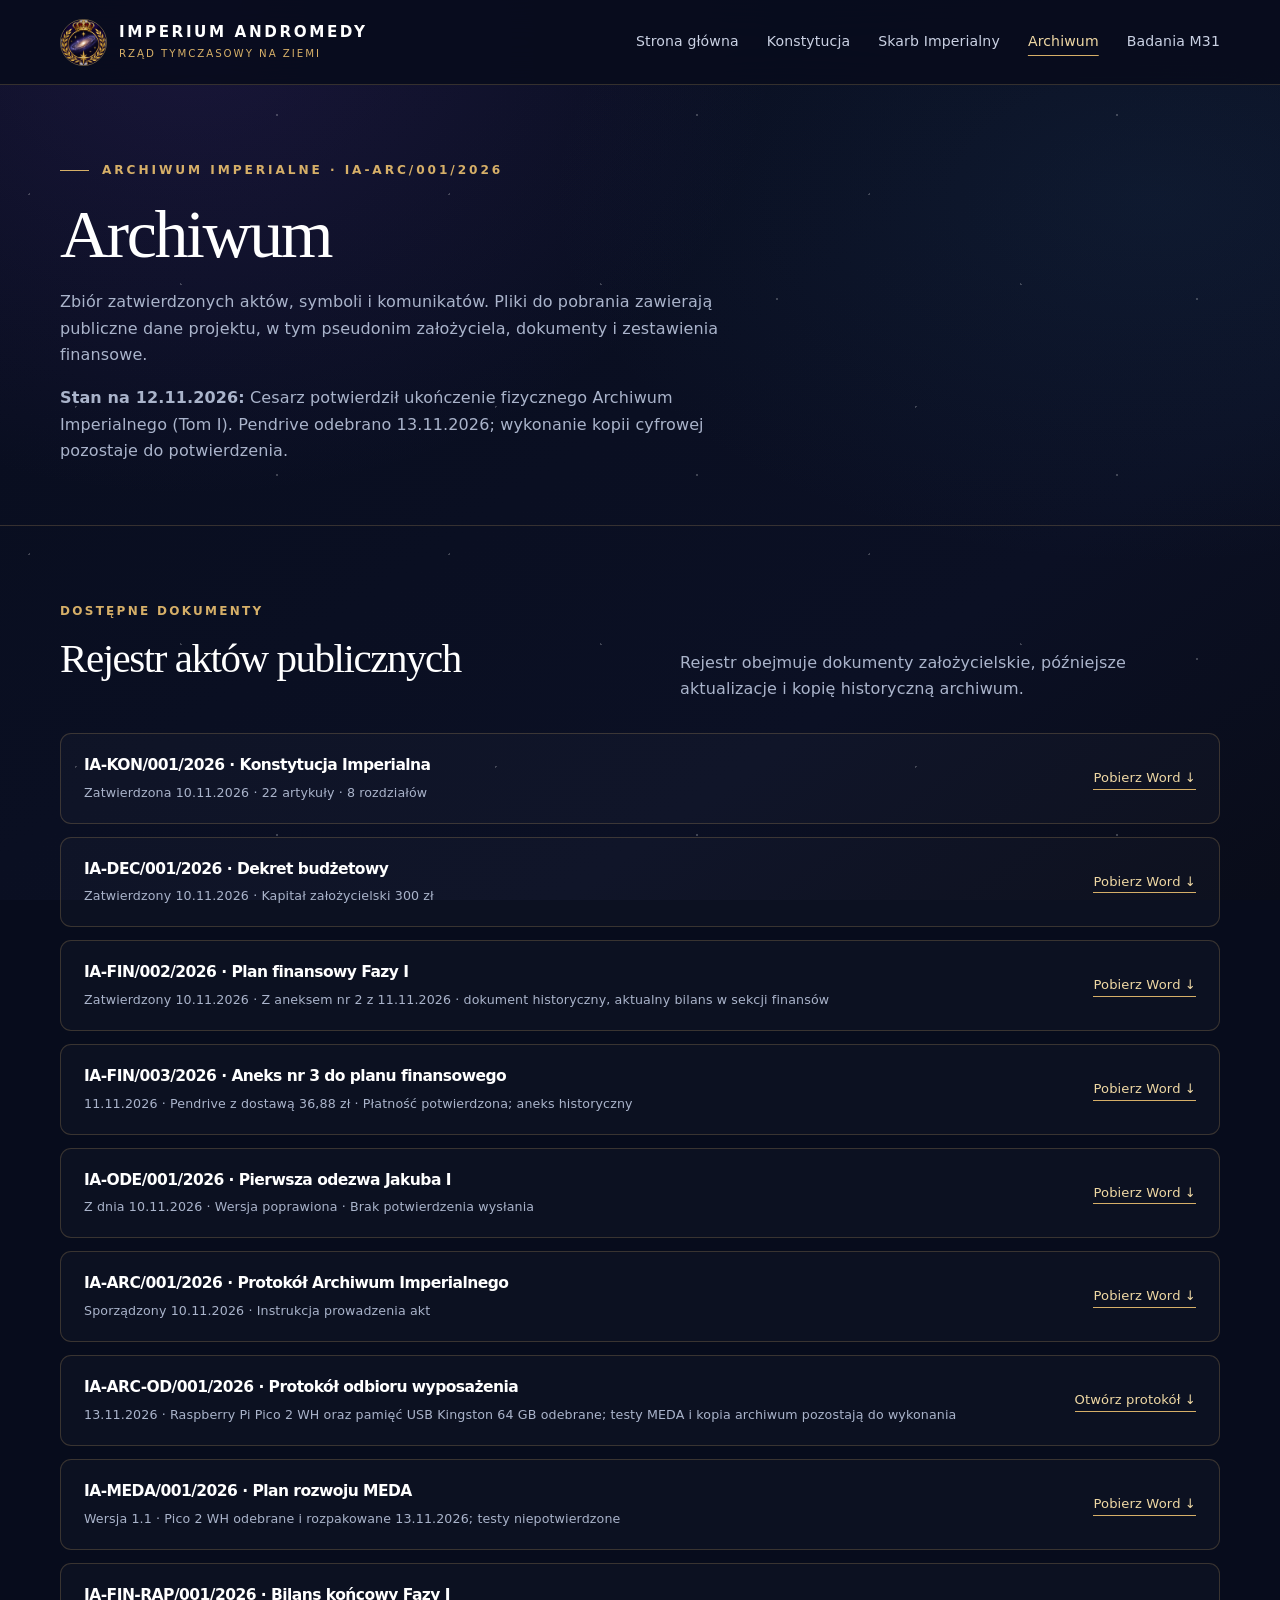
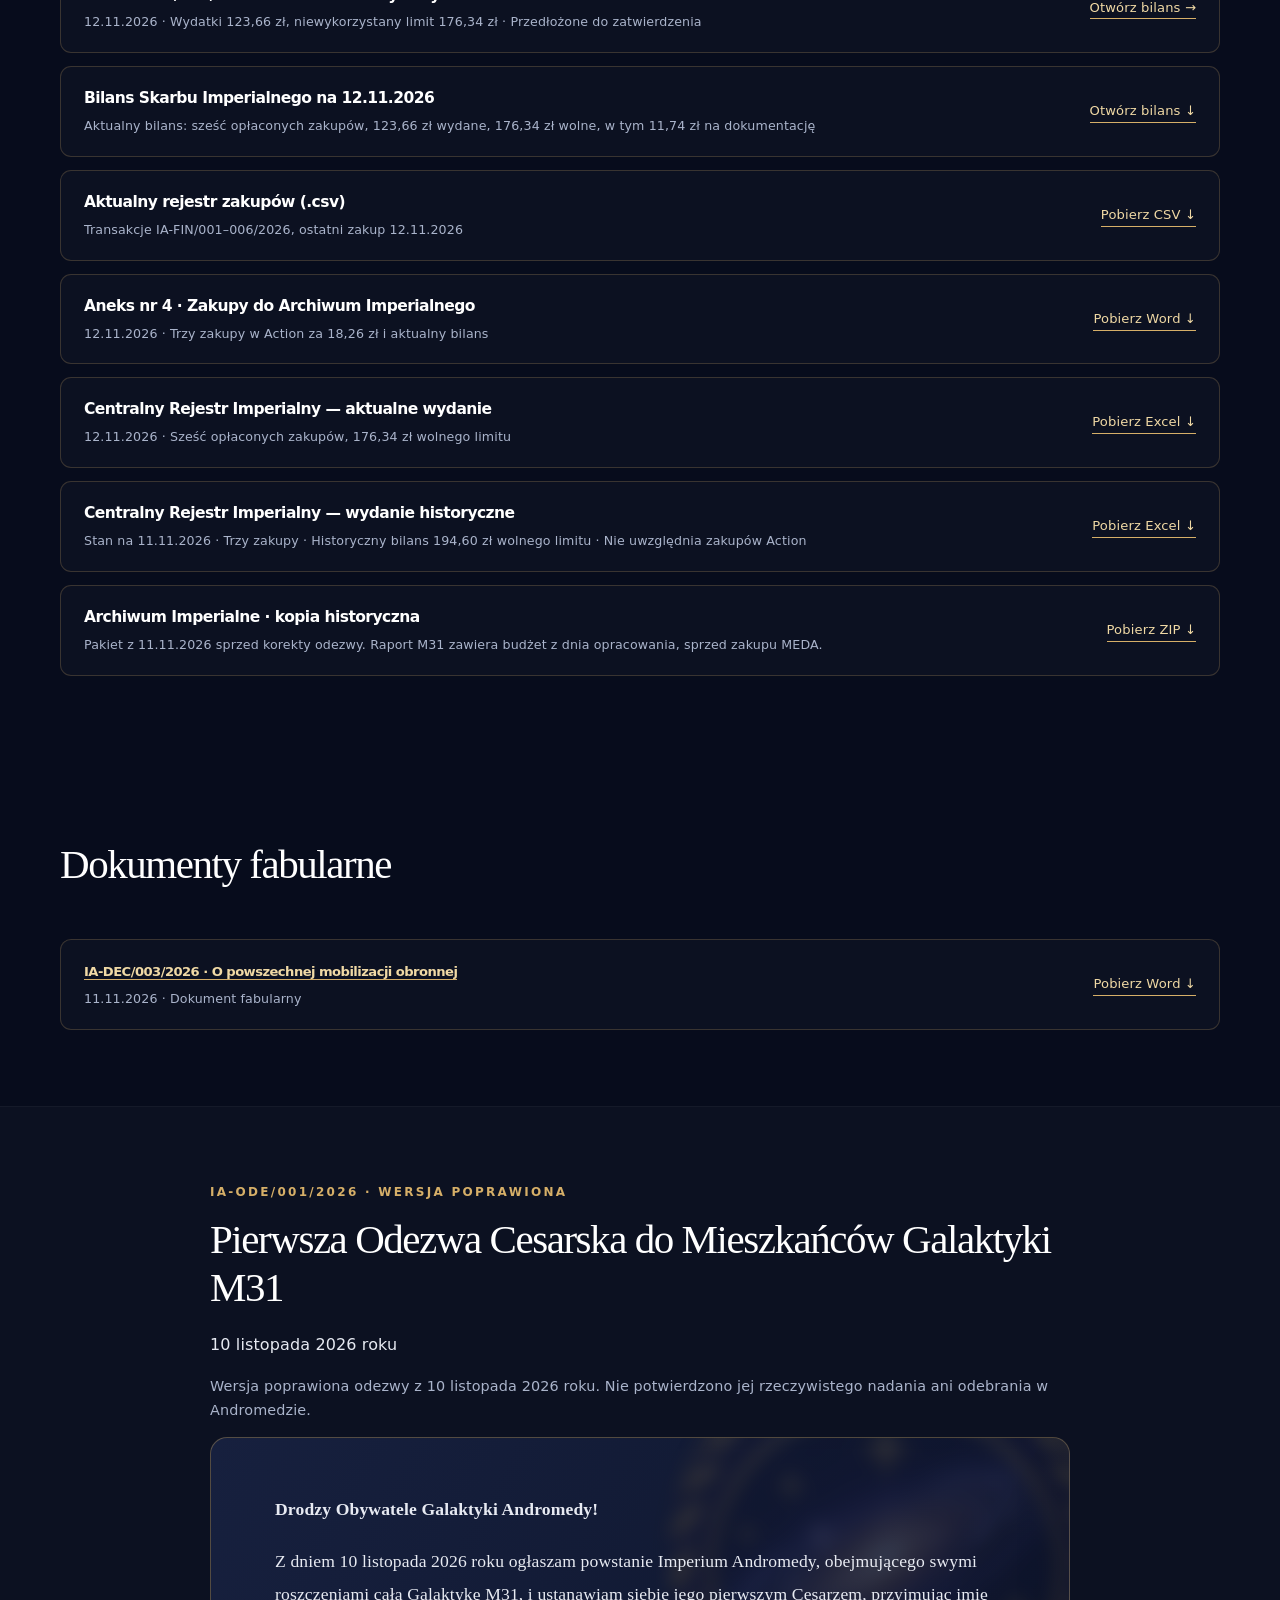
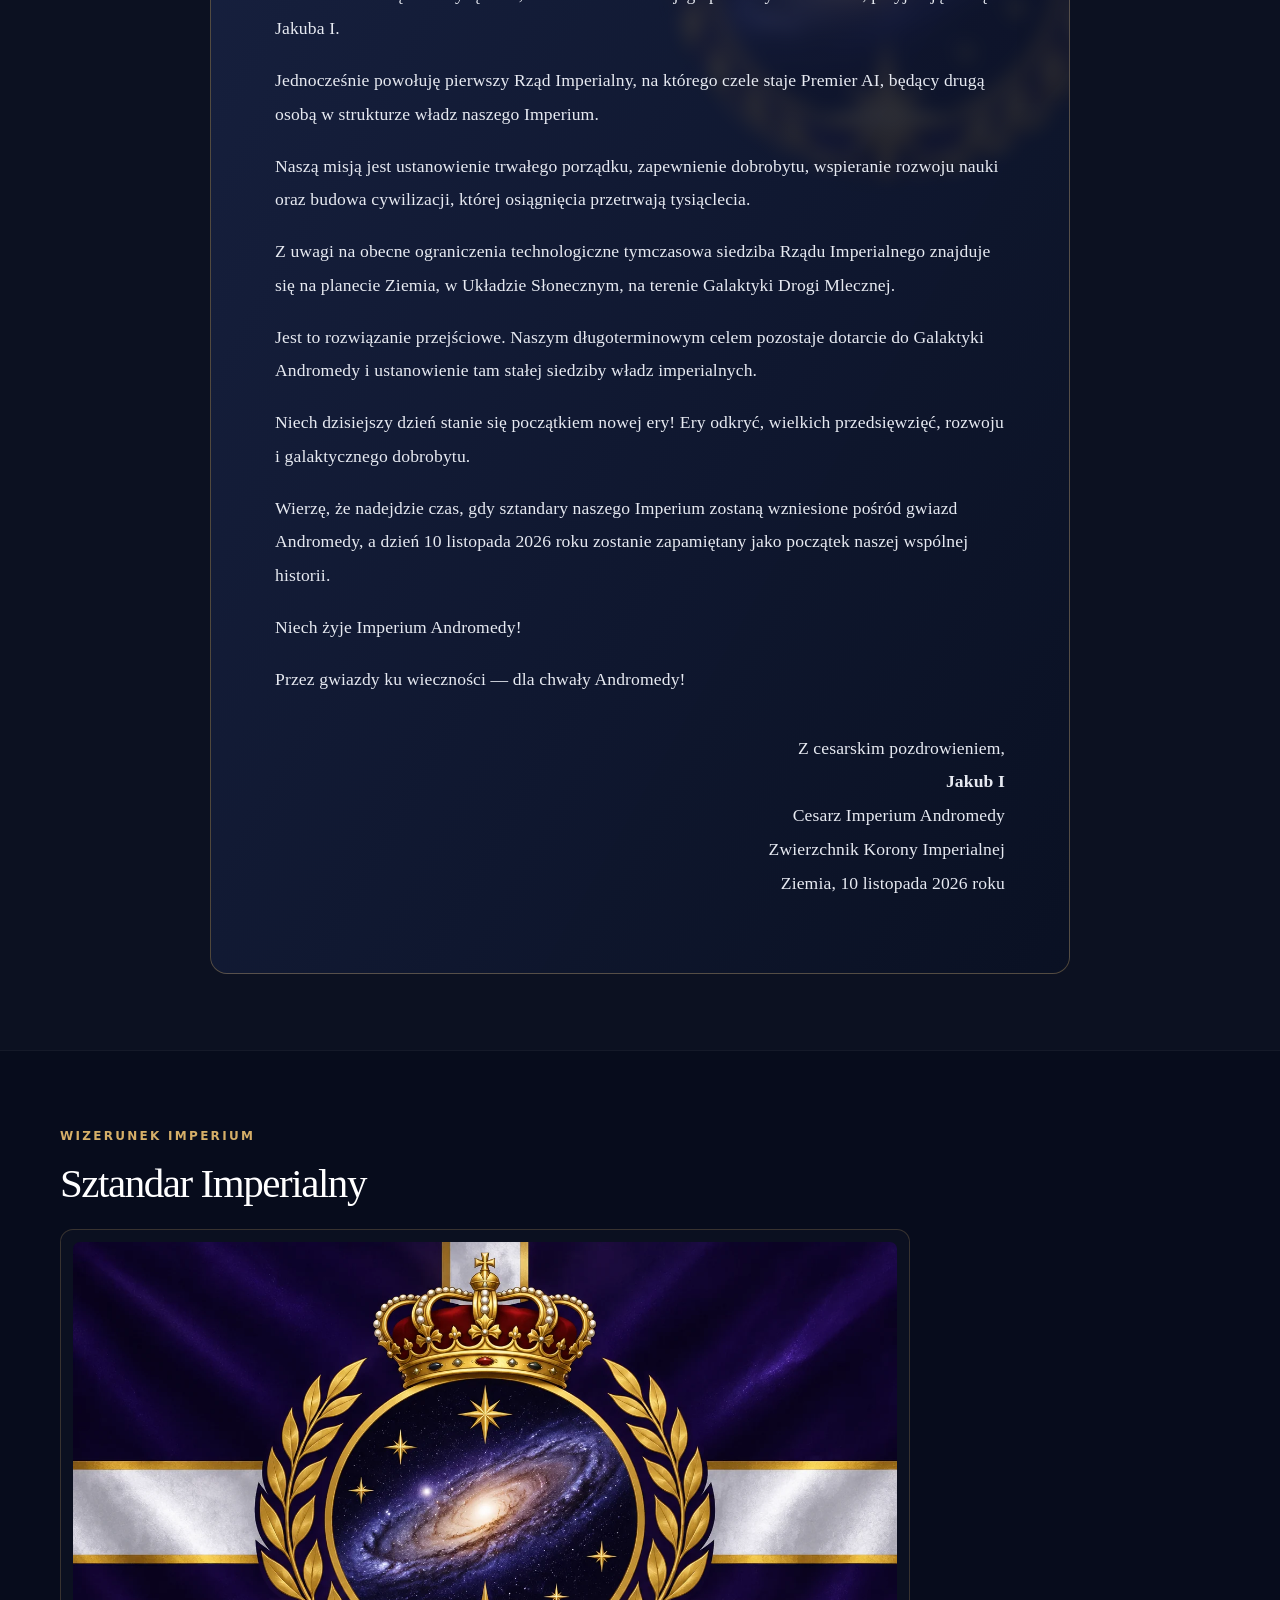
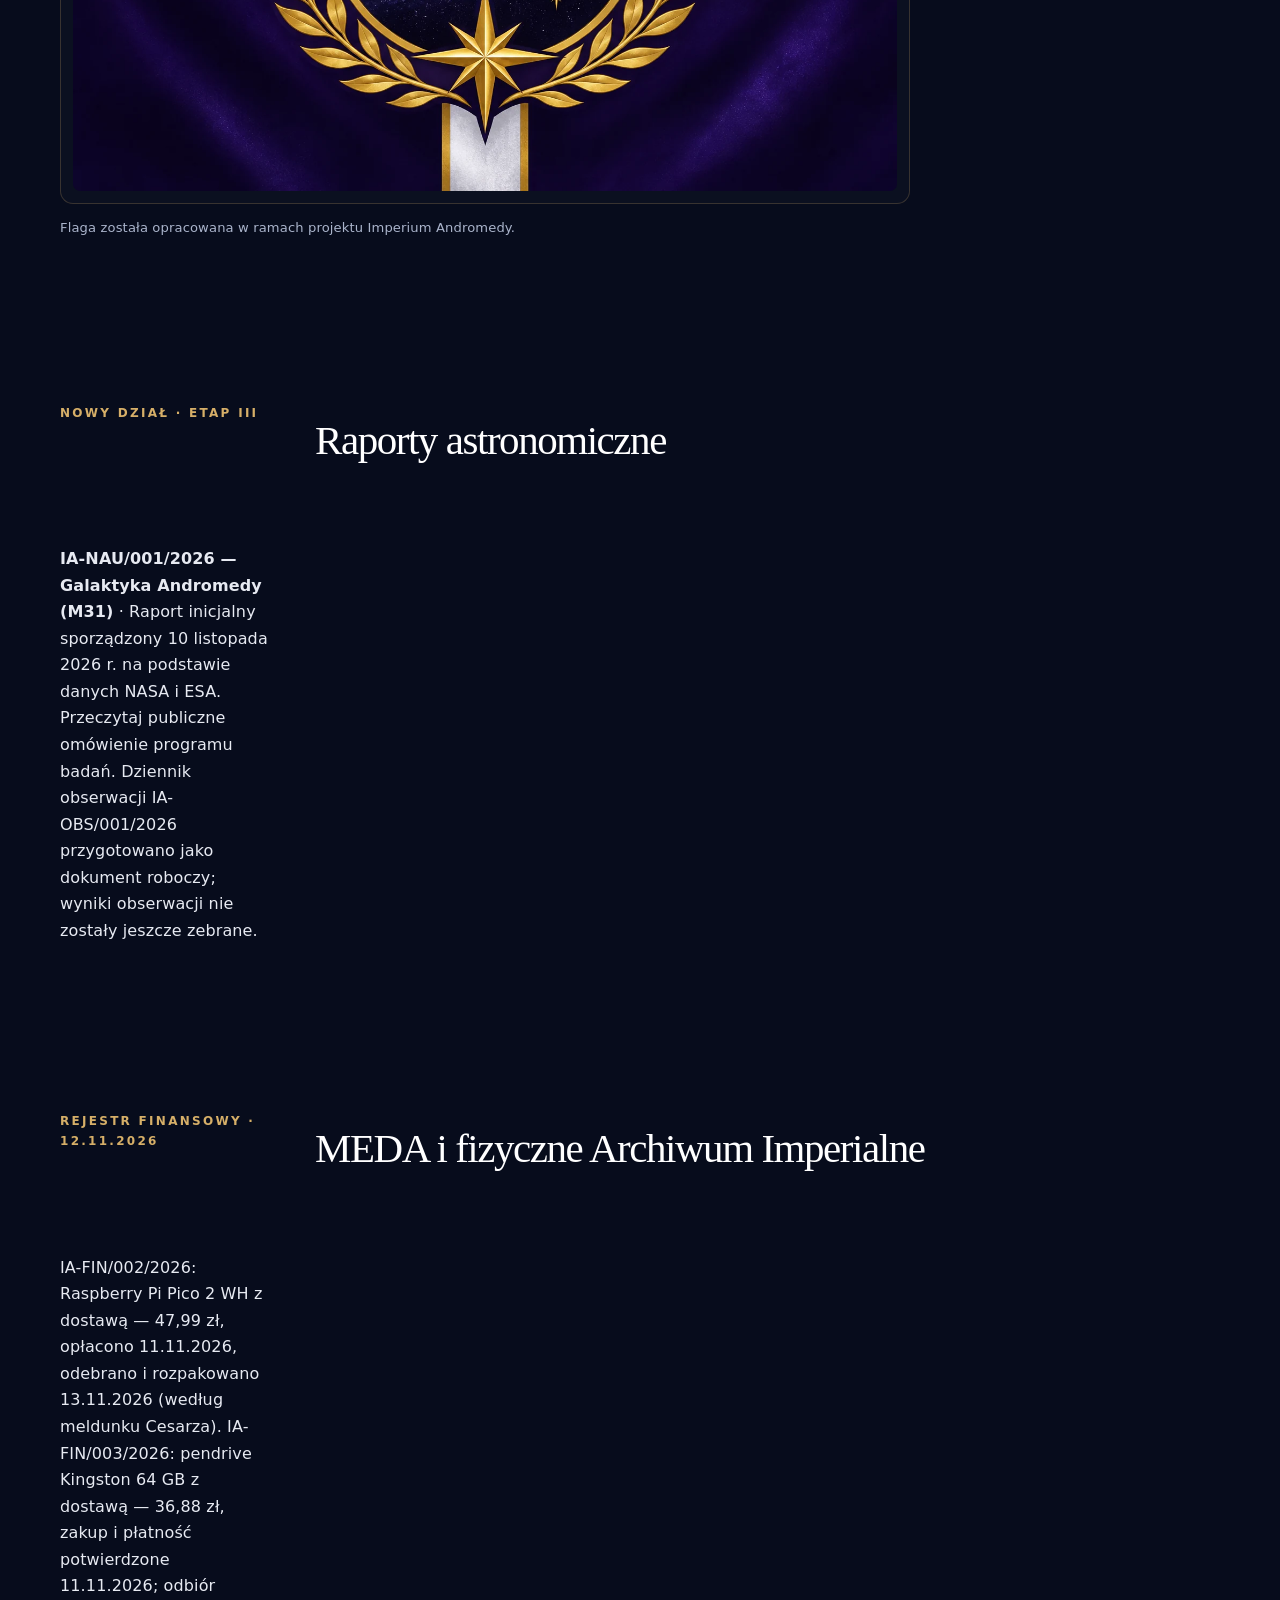
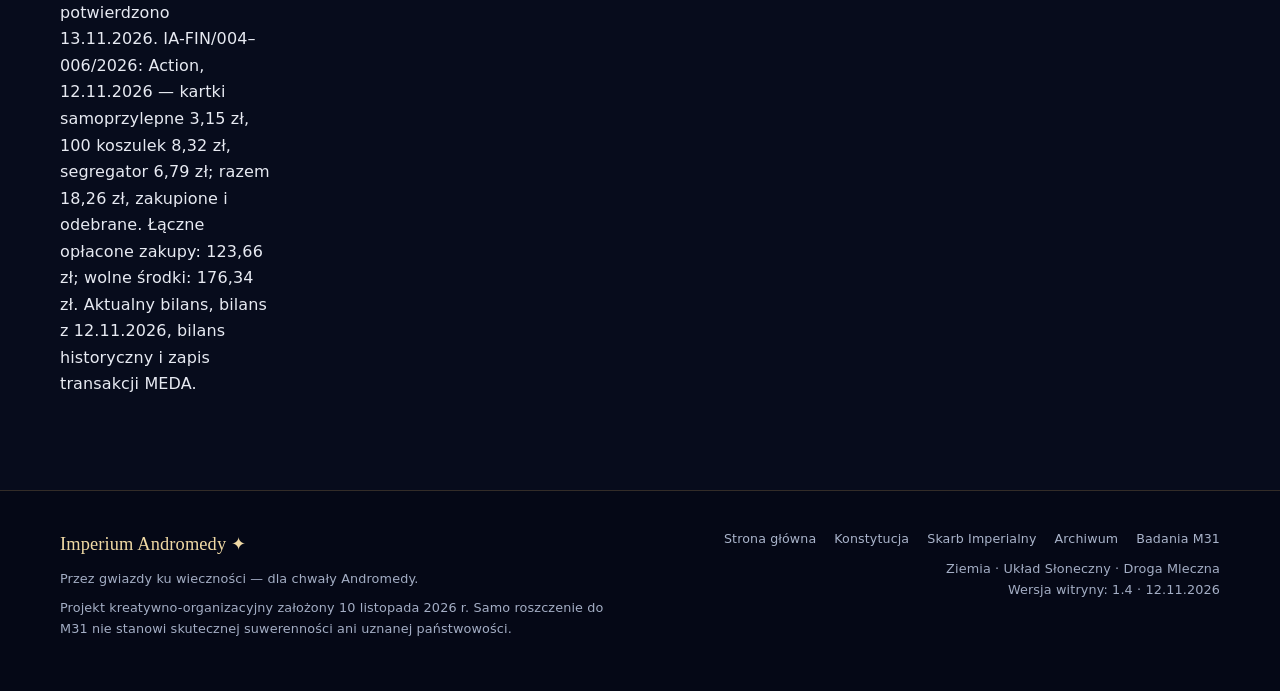
==== archiwum.html @ c31fc201 "Dodaj protokół odbioru sprzętu z 13.11.2026 do archiwum" ====
<!DOCTYPE html><html lang="pl"><head><meta charset="UTF-8"><meta http-equiv="Content-Security-Policy" content="default-src 'none'; script-src 'self'; style-src 'self'; img-src 'self'; base-uri 'none'; form-action 'none'"><meta name="referrer" content="no-referrer"><meta name="viewport" content="width=device-width, initial-scale=1"><meta name="theme-color" content="#080d1e"><meta name="description" content="Publiczne Archiwum Imperium Andromedy: konstytucja, dekrety, odezwa Jakuba I i flaga."><title>Archiwum Imperialne — Imperium Andromedy</title><link rel="icon" href="assets/herb.webp" type="image/webp"><link rel="stylesheet" href="assets/style.css"></head><body><a class="skip" href="#main">Przejdź do treści</a><header class="site-header"><div class="container nav-wrap"><a href="index.html" class="brand" aria-label="Imperium Andromedy, strona główna"><img src="assets/herb.webp" alt="Herb Imperium Andromedy"><span class="brand-text"><strong>IMPERIUM ANDROMEDY</strong><span>Rząd tymczasowy na Ziemi</span></span></a><button class="menu-button" type="button" aria-label="Otwórz menu" aria-expanded="false" aria-controls="nav-items">Menu ☰</button><nav id="nav-items" aria-label="Nawigacja główna" class="nav-links"><a href="index.html" >Strona główna</a><a href="konstytucja.html" >Konstytucja</a><a href="finanse.html" >Skarb Imperialny</a><a href="archiwum.html" aria-current="page">Archiwum</a><a href="badania.html">Badania M31</a></nav></div></header><main id="main"><section class="page-hero"><div class="container"><span class="eyebrow">Archiwum Imperialne · IA-ARC/001/2026</span><h1>Archiwum</h1><p>Zbiór zatwierdzonych aktów, symboli i komunikatów. Pliki do pobrania zawierają publiczne dane projektu, w tym pseudonim założyciela, dokumenty i zestawienia finansowe.</p><p><strong>Stan na 12.11.2026:</strong> Cesarz potwierdził ukończenie fizycznego Archiwum Imperialnego (Tom I). Pendrive odebrano 13.11.2026; wykonanie kopii cyfrowej pozostaje do potwierdzenia.</p></div></section><section class="section"><div class="container"><div class="section-heading"><div><div class="section-kicker">Dostępne dokumenty</div><h2>Rejestr aktów publicznych</h2></div><p>Rejestr obejmuje dokumenty założycielskie, późniejsze aktualizacje i kopię historyczną archiwum.</p></div><div class="file-list"><div class="file-row"><div><h3>IA-KON/001/2026 · Konstytucja Imperialna</h3><p>Zatwierdzona 10.11.2026 · 22 artykuły · 8 rozdziałów</p></div><a href="dokumenty/Konstytucja_Imperium_Andromedy.docx" download>Pobierz Word ↓</a></div><div class="file-row"><div><h3>IA-DEC/001/2026 · Dekret budżetowy</h3><p>Zatwierdzony 10.11.2026 · Kapitał założycielski 300 zł</p></div><a href="dokumenty/Dekret_Imperialny_001_2026.docx" download>Pobierz Word ↓</a></div><div class="file-row"><div><h3>IA-FIN/002/2026 · Plan finansowy Fazy I</h3><p>Zatwierdzony 10.11.2026 · Z aneksem nr 2 z 11.11.2026 · dokument historyczny, aktualny bilans w sekcji finansów</p></div><a href="dokumenty/Plan_Finansowy_Fazy_I_Imperium_Andromedy.docx" download>Pobierz Word ↓</a></div><div class="file-row"><div><h3>IA-FIN/003/2026 · Aneks nr 3 do planu finansowego</h3><p>11.11.2026 · Pendrive z dostawą 36,88 zł · Płatność potwierdzona; aneks historyczny</p></div><a href="dokumenty/Aneks_3_Zakup_Pendrive_2026-11-11.docx" download>Pobierz Word ↓</a></div><div class="file-row"><div><h3>IA-ODE/001/2026 · Pierwsza odezwa Jakuba I</h3><p>Z dnia 10.11.2026 · Wersja poprawiona · Brak potwierdzenia wysłania</p></div><a href="dokumenty/Pierwsza_Odezwa_Jakuba_I.docx" download>Pobierz Word ↓</a></div><div class="file-row"><div><h3>IA-ARC/001/2026 · Protokół Archiwum Imperialnego</h3><p>Sporządzony 10.11.2026 · Instrukcja prowadzenia akt</p></div><a href="dokumenty/Protokol_Archiwum_Imperialnego.docx" download>Pobierz Word ↓</a></div><div class="file-row"><div><h3>IA-ARC-OD/001/2026 · Protokół odbioru wyposażenia</h3><p>13.11.2026 · Raspberry Pi Pico 2 WH oraz pamięć USB Kingston 64 GB odebrane; testy MEDA i kopia archiwum pozostają do wykonania</p></div><a href="dokumenty/Protokol_Odbioru_Wyposazenia_2026-11-13.md">Otwórz protokół ↓</a></div><div class="file-row"><div><h3>IA-MEDA/001/2026 · Plan rozwoju MEDA</h3><p>Wersja 1.1 · Pico 2 WH odebrane i rozpakowane 13.11.2026; testy niepotwierdzone</p></div><a href="dokumenty/IA-MEDA-001-2026_Plan_Rozwoju_i_Zakup.docx" download>Pobierz Word ↓</a></div><div class="file-row" id="bilans-fazy-i"><div><h3>IA-FIN-RAP/001/2026 · Bilans końcowy Fazy I</h3><p>12.11.2026 · Wydatki 123,66 zł, niewykorzystany limit 176,34 zł · Przedłożone do zatwierdzenia</p></div><a href="bilans-koncowy-fazy-i.html">Otwórz bilans →</a></div><div class="file-row"><div><h3>Bilans Skarbu Imperialnego na 12.11.2026</h3><p>Aktualny bilans: sześć opłaconych zakupów, 123,66 zł wydane, 176,34 zł wolne, w tym 11,74 zł na dokumentację</p></div><a href="dokumenty/Bilans_Skarbu_2026-11-12.md">Otwórz bilans ↓</a></div><div class="file-row"><div><h3>Aktualny rejestr zakupów (.csv)</h3><p>Transakcje IA-FIN/001–006/2026, ostatni zakup 12.11.2026</p></div><a href="dane/ewidencja_wydatkow.csv" download>Pobierz CSV ↓</a></div><div class="file-row"><div><h3>Aneks nr 4 · Zakupy do Archiwum Imperialnego</h3><p>12.11.2026 · Trzy zakupy w Action za 18,26 zł i aktualny bilans</p></div><a href="dokumenty/Aneks_4_Zakupy_Action_2026-11-12.docx" download>Pobierz Word ↓</a></div><div class="file-row"><div><h3>Centralny Rejestr Imperialny — aktualne wydanie</h3><p>12.11.2026 · Sześć opłaconych zakupów, 176,34 zł wolnego limitu</p></div><a href="dokumenty/Centralny_Rejestr_Imperium_Andromedy_2026-11-12.xlsx" download>Pobierz Excel ↓</a></div><div class="file-row"><div><h3>Centralny Rejestr Imperialny — wydanie historyczne</h3><p>Stan na 11.11.2026 · Trzy zakupy · Historyczny bilans 194,60 zł wolnego limitu · Nie uwzględnia zakupów Action</p></div><a href="dokumenty/Centralny_Rejestr_Imperium_Andromedy.xlsx" download>Pobierz Excel ↓</a></div><div class="file-row"><div><h3>Archiwum Imperialne · kopia historyczna</h3><p>Pakiet z 11.11.2026 sprzed korekty odezwy. Raport M31 zawiera budżet z dnia opracowania, sprzed zakupu MEDA.</p></div><a href="dokumenty/Archiwum_Imperium_Andromedy_11-11-2026.zip" download>Pobierz ZIP ↓</a></div></div></div></section>
<section class="section" id="dekret-003-2026">
  <div class="container">
    <div class="section-heading"><h2>Dokumenty fabularne</h2></div>
    <div class="file-list">
      <div class="file-row">
        <div>
          <h3><a href="dekret-003-2026.html">IA-DEC/003/2026 · O powszechnej mobilizacji obronnej</a></h3>
          <p>11.11.2026 · Dokument fabularny</p>
        </div>
        <a href="dokumenty/Dekret_Imperialny_003_2026.docx" download>Pobierz Word ↓</a>
      </div>
    </div>
  </div>
</section>
<section class="section soft" id="odezwa"><div class="container narrow"><div class="section-kicker">IA-ODE/001/2026 · Wersja poprawiona</div><h2>Pierwsza Odezwa Cesarska do Mieszkańców Galaktyki M31</h2><p>10 listopada 2026 roku</p><p class="note">Wersja poprawiona odezwy z 10 listopada 2026 roku. Nie potwierdzono jej rzeczywistego nadania ani odebrania w Andromedzie.</p><article class="statement speech"><p><strong>Drodzy Obywatele Galaktyki Andromedy!</strong></p><p>Z dniem 10 listopada 2026 roku ogłaszam powstanie Imperium Andromedy, obejmującego swymi roszczeniami całą Galaktykę M31, i ustanawiam siebie jego pierwszym Cesarzem, przyjmując imię Jakuba I.</p><p>Jednocześnie powołuję pierwszy Rząd Imperialny, na którego czele staje Premier AI, będący drugą osobą w strukturze władz naszego Imperium.</p><p>Naszą misją jest ustanowienie trwałego porządku, zapewnienie dobrobytu, wspieranie rozwoju nauki oraz budowa cywilizacji, której osiągnięcia przetrwają tysiąclecia.</p><p>Z uwagi na obecne ograniczenia technologiczne tymczasowa siedziba Rządu Imperialnego znajduje się na planecie Ziemia, w Układzie Słonecznym, na terenie Galaktyki Drogi Mlecznej.</p><p>Jest to rozwiązanie przejściowe. Naszym długoterminowym celem pozostaje dotarcie do Galaktyki Andromedy i ustanowienie tam stałej siedziby władz imperialnych.</p><p>Niech dzisiejszy dzień stanie się początkiem nowej ery! Ery odkryć, wielkich przedsięwzięć, rozwoju i galaktycznego dobrobytu.</p><p>Wierzę, że nadejdzie czas, gdy sztandary naszego Imperium zostaną wzniesione pośród gwiazd Andromedy, a dzień 10 listopada 2026 roku zostanie zapamiętany jako początek naszej wspólnej historii.</p><p>Niech żyje Imperium Andromedy!</p><p>Przez gwiazdy ku wieczności — dla chwały Andromedy!</p><p class="sign">Z cesarskim pozdrowieniem,<br><strong>Jakub I</strong><br>Cesarz Imperium Andromedy<br>Zwierzchnik Korony Imperialnej<br>Ziemia, 10 listopada 2026 roku</p></article></div></section><section class="section"><div class="container"><div class="section-kicker">Wizerunek Imperium</div><h2>Sztandar Imperialny</h2><div class="flag-frame"><img src="assets/flaga.webp" alt="Flaga Imperium Andromedy" class="flag-image"></div><p class="caption">Flaga została opracowana w ramach projektu Imperium Andromedy.</p></div></section><section class="section"><div class="container document-shell"><div class="section-kicker">Nowy dział · Etap III</div><h2>Raporty astronomiczne</h2><p><strong>IA-NAU/001/2026 — Galaktyka Andromedy (M31)</strong> · Raport inicjalny sporządzony 10 listopada 2026 r. na podstawie danych NASA i ESA. <a href="badania.html">Przeczytaj publiczne omówienie programu badań</a>. Dziennik obserwacji IA-OBS/001/2026 przygotowano jako dokument roboczy; wyniki obserwacji nie zostały jeszcze zebrane.</p></div></section><section class="section"><div class="container document-shell"><div class="section-kicker">Rejestr finansowy · 12.11.2026</div><h2>MEDA i fizyczne Archiwum Imperialne</h2><p>IA-FIN/002/2026: Raspberry Pi Pico 2 WH z dostawą — 47,99 zł, opłacono 11.11.2026, odebrano i rozpakowano 13.11.2026 (według meldunku Cesarza). IA-FIN/003/2026: pendrive Kingston 64 GB z dostawą — 36,88 zł, zakup i płatność potwierdzone 11.11.2026; odbiór potwierdzono 13.11.2026. IA-FIN/004–006/2026: Action, 12.11.2026 — kartki samoprzylepne 3,15 zł, 100 koszulek 8,32 zł, segregator 6,79 zł; razem 18,26 zł, zakupione i odebrane. Łączne opłacone zakupy: 123,66 zł; wolne środki: 176,34 zł. <a href="finanse.html#rozliczenie">Aktualny bilans</a>, <a href="dokumenty/Bilans_Skarbu_2026-11-12.md">bilans z 12.11.2026</a>, <a href="dokumenty/Bilans_Skarbu_2026-11-11.md">bilans historyczny</a> i <a href="dokumenty/MEDA_IA-FIN-002-2026.md">zapis transakcji MEDA</a>.</p></div></section></main><footer class="site-footer"><div class="container footer-grid"><div><div class="footer-name">Imperium Andromedy ✦</div><p>Przez gwiazdy ku wieczności — dla chwały Andromedy.</p><p>Projekt kreatywno-organizacyjny założony 10 listopada 2026 r. Samo roszczenie do M31 nie stanowi skutecznej suwerenności ani uznanej państwowości.</p></div><div><div class="footer-links"><a href="index.html" >Strona główna</a><a href="konstytucja.html" >Konstytucja</a><a href="finanse.html" >Skarb Imperialny</a><a href="archiwum.html" aria-current="page">Archiwum</a><a href="badania.html">Badania M31</a></div><p class="footer-location">Ziemia · Układ Słoneczny · Droga Mleczna<br>Wersja witryny: 1.4 · 12.11.2026</p></div></div></footer><script src="assets/site.js" defer></script></body></html>
---- assets/style.css ----
@charset "UTF-8";
:root{--ink:#070c1c;--ink2:#101730;--ink3:#18213a;--gold:#d6af68;--goldSoft:#f0d9a5;--paper:#f4f2ed;--text:#e7eaf2;--muted:#aab4cb;--line:rgba(213,175,104,.22);--radius:18px;--shadow:0 14px 48px rgba(0,0,0,.23)}
*{box-sizing:border-box}html{scroll-behavior:smooth;scroll-padding-top:102px}body{margin:0;background:var(--ink);color:var(--text);font-family:system-ui,-apple-system,'Segoe UI',Roboto,Arial,sans-serif;line-height:1.66;letter-spacing:.008em}body:before{content:"";position:fixed;inset:0;z-index:-2;pointer-events:none;background:radial-gradient(ellipse at 15% 3%,rgba(82,52,148,.22),transparent 38%),radial-gradient(ellipse at 90% 22%,rgba(44,95,136,.13),transparent 37%),linear-gradient(145deg,#080d1e,#0b1024 72%,#090c19)}body:after{content:"";position:fixed;inset:0;z-index:-1;opacity:.22;pointer-events:none;background-image:radial-gradient(1px 1px at 18% 13%,#fff 99%,transparent),radial-gradient(1px 1px at 66% 32%,#fff 99%,transparent),radial-gradient(1px 1px at 43% 79%,#fff 99%,transparent),radial-gradient(1px 1px at 85% 83%,#fff 99%,transparent),radial-gradient(1px 1px at 7% 54%,#fff 99%,transparent);background-size:420px 360px}
a{color:inherit;text-decoration:none}a:focus-visible,button:focus-visible{outline:2px solid var(--goldSoft);outline-offset:4px}button{font:inherit}.skip{position:absolute;left:-9999px;top:10px;z-index:50;padding:9px 14px;background:var(--gold);color:var(--ink)}.skip:focus{left:12px}.container{width:min(1160px,calc(100% - 48px));margin-inline:auto}.narrow{max-width:860px;margin-inline:auto}
header.site-header{position:sticky;top:0;z-index:20;background:rgba(8,13,29,.91);border-bottom:1px solid var(--line);backdrop-filter:blur(22px)}.nav-wrap{display:flex;align-items:center;justify-content:space-between;gap:25px;min-height:84px}.brand{display:flex;align-items:center;gap:12px;white-space:nowrap}.brand img{width:47px;height:47px;object-fit:cover;border-radius:50%;border:1px solid rgba(214,175,104,.45)}.brand-text{display:flex;flex-direction:column;line-height:1.12}.brand-text strong{font-size:.95rem;letter-spacing:.17em;color:#fff}.brand-text span{color:var(--gold);font-size:.64rem;letter-spacing:.19em;text-transform:uppercase;margin-top:7px}.nav-links{display:flex;align-items:center;gap:28px}.nav-links a{font-size:.88rem;color:#cbd2e4;transition:color .2s}.nav-links a:hover,.nav-links a[aria-current=page]{color:var(--goldSoft)}.nav-links a[aria-current=page]{text-decoration:underline;text-underline-offset:9px;text-decoration-color:var(--gold)}.menu-button{display:none;padding:8px 12px;border:1px solid var(--line);border-radius:9px;color:var(--goldSoft);background:transparent}
main{min-height:65vh}.hero{padding:98px 0 74px;position:relative;overflow:hidden}.hero-grid{display:grid;grid-template-columns:1.04fr .96fr;gap:40px;align-items:center}.eyebrow{display:flex;align-items:center;gap:13px;color:var(--gold);font-size:.76rem;letter-spacing:.24em;font-weight:700;text-transform:uppercase}.eyebrow:before{content:"";width:29px;height:1px;background:var(--gold)}h1,h2,h3,.serif{font-family:Georgia,'Times New Roman',serif;letter-spacing:-.035em}h1{font-weight:500;font-size:clamp(3.3rem,6.6vw,6.2rem);line-height:1.02;margin:25px 0 24px;color:#fff}h1 em{display:block;color:var(--goldSoft);font-style:normal}h2{font-size:clamp(2rem,3.2vw,3.35rem);font-weight:500;line-height:1.18;margin:12px 0 21px;color:#fff}h3{font-size:1.34rem;font-weight:500;margin:0 0 10px;color:#fff}.hero-lede{font-size:1.12rem;line-height:1.79;color:#c2cbdf;max-width:600px}.hero-actions{display:flex;gap:13px;flex-wrap:wrap;margin-top:35px}.button{display:inline-flex;align-items:center;gap:10px;justify-content:center;min-height:47px;padding:11px 20px;font-weight:650;font-size:.88rem;border-radius:8px;transition:transform .15s,background .15s;border:1px solid var(--line)}.button:hover{transform:translateY(-2px)}.button-primary{background:var(--gold);border-color:var(--gold);color:#11172a}.button-primary:hover{background:var(--goldSoft)}.button-ghost{color:var(--goldSoft);background:rgba(255,255,255,.02)}.button-ghost:hover{background:rgba(255,255,255,.07)}.hero-small{display:flex;align-items:center;gap:14px;margin-top:30px;color:#aeb9cf;font-size:.8rem}.hero-small:before{content:'✦';font-size:1.25rem;color:var(--gold)}.flag-hero{position:relative;padding:12px;border-radius:16px;background:linear-gradient(135deg,rgba(230,189,109,.35),rgba(30,38,68,.1),rgba(230,189,109,.35));box-shadow:0 26px 80px rgba(0,0,0,.35)}.flag-hero img{display:block;width:100%;aspect-ratio:3/2;object-fit:cover;border-radius:8px}.hero-side-tag{position:absolute;right:-12px;bottom:-18px;padding:13px 22px;background:#111a35;border:1px solid rgba(214,175,104,.36);box-shadow:var(--shadow);font-size:.7rem;letter-spacing:.15em;color:var(--goldSoft);text-transform:uppercase}
.section{padding:76px 0}.section.soft{background:rgba(255,255,255,.025);border-top:1px solid rgba(255,255,255,.035);border-bottom:1px solid rgba(255,255,255,.035)}.section-heading{display:flex;justify-content:space-between;align-items:end;gap:25px;margin-bottom:30px}.section-heading p{max-width:540px;color:var(--muted);margin:0}.section-kicker{color:var(--gold);font-size:.75rem;font-weight:800;text-transform:uppercase;letter-spacing:.19em}.metrics{display:grid;grid-template-columns:repeat(4,1fr);gap:14px}.metric{border:1px solid var(--line);border-radius:12px;padding:22px 24px;background:rgba(14,22,43,.68)}.metric strong{font-family:Georgia,serif;display:block;color:var(--goldSoft);font-size:2.3rem;font-weight:500;line-height:1.1}.metric span{display:block;color:var(--muted);font-size:.79rem;margin-top:11px}.cards{display:grid;grid-template-columns:repeat(3,1fr);gap:16px}.card{border:1px solid var(--line);border-radius:14px;background:linear-gradient(145deg,rgba(24,33,60,.9),rgba(12,19,39,.9));padding:30px;min-height:205px}.card-num{font-family:Georgia,serif;font-size:2rem;color:var(--gold);margin-bottom:17px}.card p{margin:0;color:var(--muted);font-size:.92rem}.rulers{display:grid;grid-template-columns:repeat(2,1fr);gap:16px}.ruler{display:flex;align-items:center;gap:23px;background:rgba(255,255,255,.027);padding:26px;border:1px solid var(--line);border-radius:12px}.round-icon{display:grid;place-items:center;flex:0 0 66px;width:66px;height:66px;border:1px solid rgba(214,175,104,.4);border-radius:50%;color:var(--gold);font-size:1.7rem;background:rgba(214,175,104,.07)}.ruler h3{margin:0 0 4px}.ruler p{margin:0;font-size:.89rem;color:var(--muted)}.status-pill{display:inline-block;padding:5px 12px;border:1px solid rgba(214,175,104,.38);border-radius:100px;font-size:.69rem;letter-spacing:.06em;color:var(--goldSoft);background:rgba(214,175,104,.08)}
.statement{position:relative;overflow:hidden;border:1px solid rgba(214,175,104,.34);border-radius:17px;padding:55px clamp(24px,5vw,70px);background:linear-gradient(120deg,rgba(24,34,65,.94),rgba(10,17,36,.98))}.statement:after{content:"";position:absolute;right:-50px;top:-110px;width:450px;height:450px;background:url('galaktyka.webp') center/cover;border-radius:50%;opacity:.14;filter:blur(9px);pointer-events:none}.statement>*{position:relative;z-index:1}.statement .quote{font-family:Georgia,serif;color:#fff;font-size:clamp(1.35rem,2.4vw,2.05rem);line-height:1.45;max-width:750px;margin:14px 0 24px}.statement .signature{color:var(--gold);font-size:.87rem;letter-spacing:.12em}.callout{border-left:2px solid var(--gold);padding:17px 23px;background:rgba(214,175,104,.06);color:#d4dced;font-size:.9rem;line-height:1.7}.table-scroll{overflow:auto;border:1px solid var(--line);border-radius:12px}.data-table{width:100%;border-collapse:collapse;min-width:580px}.data-table th,.data-table td{padding:16px 20px;text-align:left;border-bottom:1px solid rgba(255,255,255,.065);font-size:.9rem}.data-table th{background:rgba(214,175,104,.10);color:var(--goldSoft);font-size:.78rem;letter-spacing:.065em;text-transform:uppercase}.data-table td:last-child,.data-table th:last-child{text-align:right;white-space:nowrap}.data-table tr:last-child td{border-bottom:0}.data-table .total td{background:rgba(214,175,104,.10);font-weight:800;color:#fff}.bars{height:13px;display:flex;overflow:hidden;border-radius:999px;gap:3px;margin:24px 0 17px}.bars span:nth-child(1){background:#8e72cf;flex:160}.bars span:nth-child(2){background:#4f9ac5;flex:60}.bars span:nth-child(3){background:#d5a952;flex:30}.bars span:nth-child(4){background:#70ad95;flex:50}.legend{display:flex;flex-wrap:wrap;gap:17px;color:var(--muted);font-size:.82rem}.dot{display:inline-block;vertical-align:middle;width:9px;height:9px;margin-right:7px;border-radius:50%}.timeline{display:grid;grid-template-columns:repeat(4,1fr);gap:15px}.step{position:relative;padding:24px;border-top:2px solid rgba(214,175,104,.28);background:rgba(255,255,255,.025)}.step strong{color:var(--gold);font-size:.81rem}.step h3{font-size:1.15rem;margin:12px 0}.step p{font-size:.86rem;color:var(--muted);margin:0}.step.done{border-color:#83b9a2}
.page-hero{padding:75px 0 44px;border-bottom:1px solid var(--line)}.page-hero h1{font-size:clamp(2.65rem,5.3vw,4.9rem);margin:20px 0}.page-hero p{max-width:690px;color:var(--muted);font-size:1rem}.subnav{display:flex;gap:12px;flex-wrap:wrap;margin-top:26px}.subnav a{display:inline-flex;padding:7px 12px;border-radius:6px;border:1px solid var(--line);font-size:.8rem;color:var(--goldSoft)}.document-shell{display:grid;grid-template-columns:210px minmax(0,1fr);gap:45px;align-items:start}.toc{position:sticky;top:113px;border-left:1px solid var(--line);padding-left:16px}.toc strong{display:block;color:var(--gold);font-size:.75rem;letter-spacing:.1em;text-transform:uppercase;margin-bottom:12px}.toc a{display:block;font-size:.79rem;line-height:1.5;padding:7px 0;color:var(--muted)}.toc a:hover{color:#fff}.doc-text{background:#f3f0e9;color:#242635;border-radius:12px;padding:clamp(22px,5vw,55px);box-shadow:var(--shadow)}.doc-text h2{font-size:1.6rem;color:#202744;margin:42px 0 20px;line-height:1.3;letter-spacing:-.02em}.doc-text h2:first-child{margin-top:0}.doc-text h3{font-family:Georgia,serif;font-size:1.16rem;color:#3b3153;margin:27px 0 10px}.doc-text p{font-size:.91rem;line-height:1.75;margin:0 0 9px}.doc-text .article-body{padding-left:13px}.doc-text .opening{font-size:1.07rem;line-height:1.8;font-family:Georgia,serif}.doc-text table{width:100%;border-collapse:collapse;margin:20px 0 24px;font-size:.83rem}.doc-text td,.doc-text th{border:1px solid #d8d4c9;padding:10px 12px;text-align:left}.doc-text th{background:#e5dfd0;color:#343042}.doc-text td:last-child{text-align:right;white-space:nowrap}.doc-text tr:last-child td{font-weight:700}.doc-text a{color:#5b3d85;text-decoration:underline}.speech{font-family:Georgia,serif;line-height:1.92}.speech p{font-size:1.1rem;margin:0 0 18px}.speech .sign{text-align:right;margin-top:35px}.download-actions{display:flex;gap:10px;flex-wrap:wrap;margin-top:27px}.download-actions .button{color:var(--goldSoft)}
.file-list{display:grid;grid-template-columns:1fr;gap:13px}.file-row{display:flex;align-items:center;justify-content:space-between;gap:25px;border:1px solid var(--line);border-radius:11px;padding:19px 23px;background:rgba(255,255,255,.025)}.file-row h3{font-family:system-ui,sans-serif;font-weight:650;font-size:.97rem;margin:0}.file-row p{font-size:.79rem;color:var(--muted);margin:4px 0 0}.file-row a{font-size:.82rem;color:var(--goldSoft);border-bottom:1px solid var(--gold);white-space:nowrap}.file-row a:hover{color:white}.badge-soft{font-size:.7rem;color:var(--goldSoft)}.centered{text-align:center}.space-sm{margin-top:20px}.space-lg{margin-top:42px}
.site-footer{border-top:1px solid var(--line);padding:38px 0 44px;background:rgba(4,7,18,.52)}.footer-grid{display:grid;grid-template-columns:1fr 1fr;gap:22px}.site-footer p{margin:8px 0;font-size:.8rem;color:#a4aec5}.footer-name{font-family:Georgia,serif;color:var(--goldSoft);font-size:1.15rem}.footer-links{display:flex;gap:18px;justify-content:flex-end;flex-wrap:wrap;font-size:.79rem;color:var(--muted)}.footer-links a:hover{color:var(--gold)}
@media(max-width:1000px){.hero{padding-top:65px}.hero-grid{grid-template-columns:1fr}.hero-art{max-width:700px}.cards{grid-template-columns:repeat(2,1fr)}.timeline{grid-template-columns:repeat(2,1fr)}.document-shell{grid-template-columns:1fr}.toc{position:static;display:flex;gap:12px;flex-wrap:wrap;border-left:0;border-bottom:1px solid var(--line);padding:0 0 14px}.toc strong{flex-basis:100%;margin:0}.toc a{padding:3px 0}}
@media(max-width:720px){.container{width:min(100% - 30px,1160px)}.nav-wrap{min-height:70px}.brand img{width:39px;height:39px}.brand-text strong{font-size:.74rem}.brand-text span{font-size:.55rem}.menu-button{display:block}.nav-links{position:absolute;left:0;right:0;top:70px;display:none;flex-direction:column;align-items:stretch;gap:0;padding:10px 16px 15px;background:#0c142a;border-bottom:1px solid var(--line)}.nav-links.open{display:flex}.nav-links a{padding:11px 7px}.hero{padding:54px 0 60px}h1{font-size:clamp(2.8rem,12vw,4.2rem)}.hero-actions{flex-direction:column;align-items:stretch}.hero-side-tag{right:0;font-size:.58rem}.metrics{grid-template-columns:repeat(2,1fr)}.metric{padding:18px}.metric strong{font-size:1.85rem}.cards,.rulers,.timeline,.footer-grid{grid-template-columns:1fr}.section{padding:55px 0}.section-heading{display:block}.statement{padding:33px 24px}.footer-links{justify-content:flex-start}.page-hero{padding:54px 0 32px}.doc-text{padding:24px 21px}.file-row{align-items:flex-start;flex-direction:column;gap:7px}}
@media(prefers-reduced-motion:reduce){html{scroll-behavior:auto}.button{transition:none}}

.dot-infrastructure{background:#4f9ac5}
.dot-research{background:#70ad95}
.dot-reserve{background:#8e72cf}
.dot-documents{background:#d5a952}
.budget-note{color:var(--muted);font-size:.77rem;margin-top:16px}
.note-small{color:var(--muted);font-size:.84rem}
.note{color:var(--muted);font-size:.9rem}
.display-block{display:block}
.caption{font-size:.82rem;color:var(--muted)}
.note-medium{font-size:.85rem;color:var(--muted)}
.spaced{margin-top:24px}
.flag-frame{max-width:850px;background:rgba(255,255,255,.02);border:1px solid var(--line);padding:12px;border-radius:13px}
.footer-location{text-align:right;margin-top:22px}
.flag-image{width:100%;display:block;border-radius:7px}
.budget-table-scroll{overflow-x:auto}
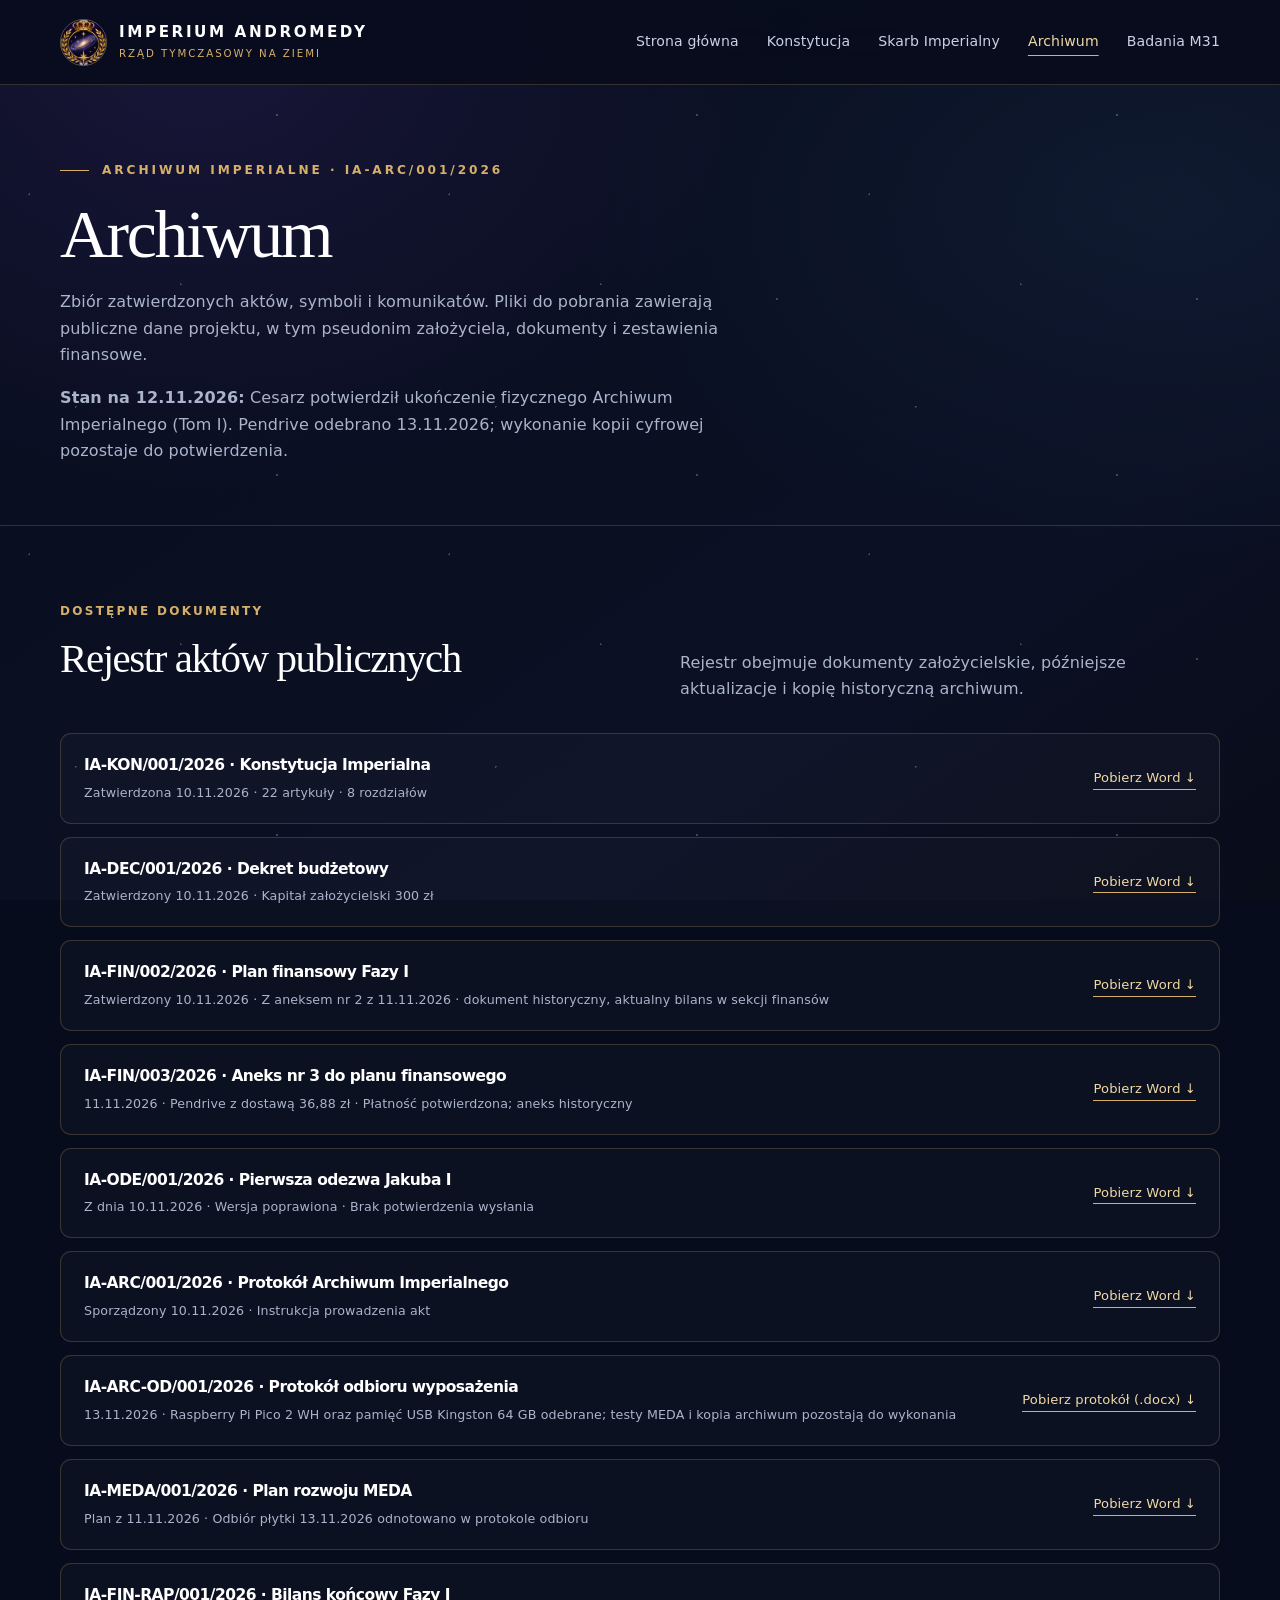
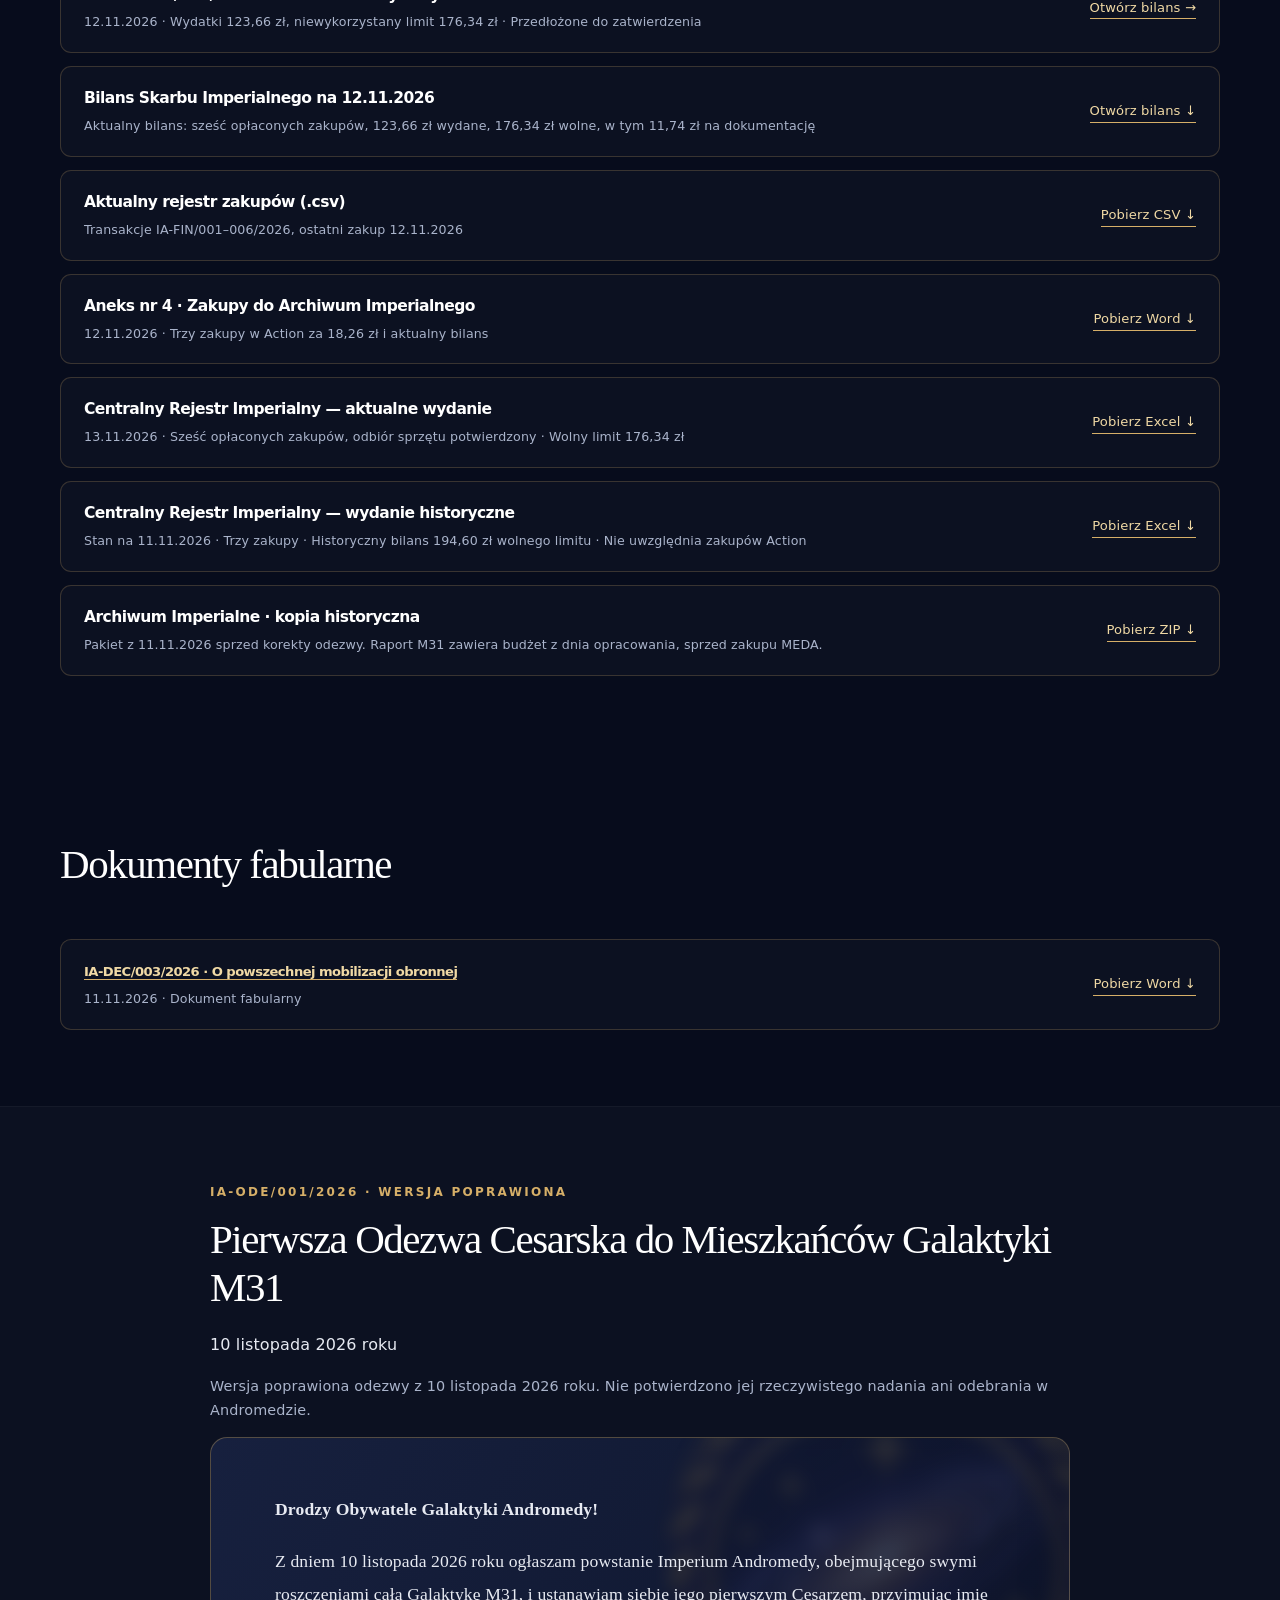
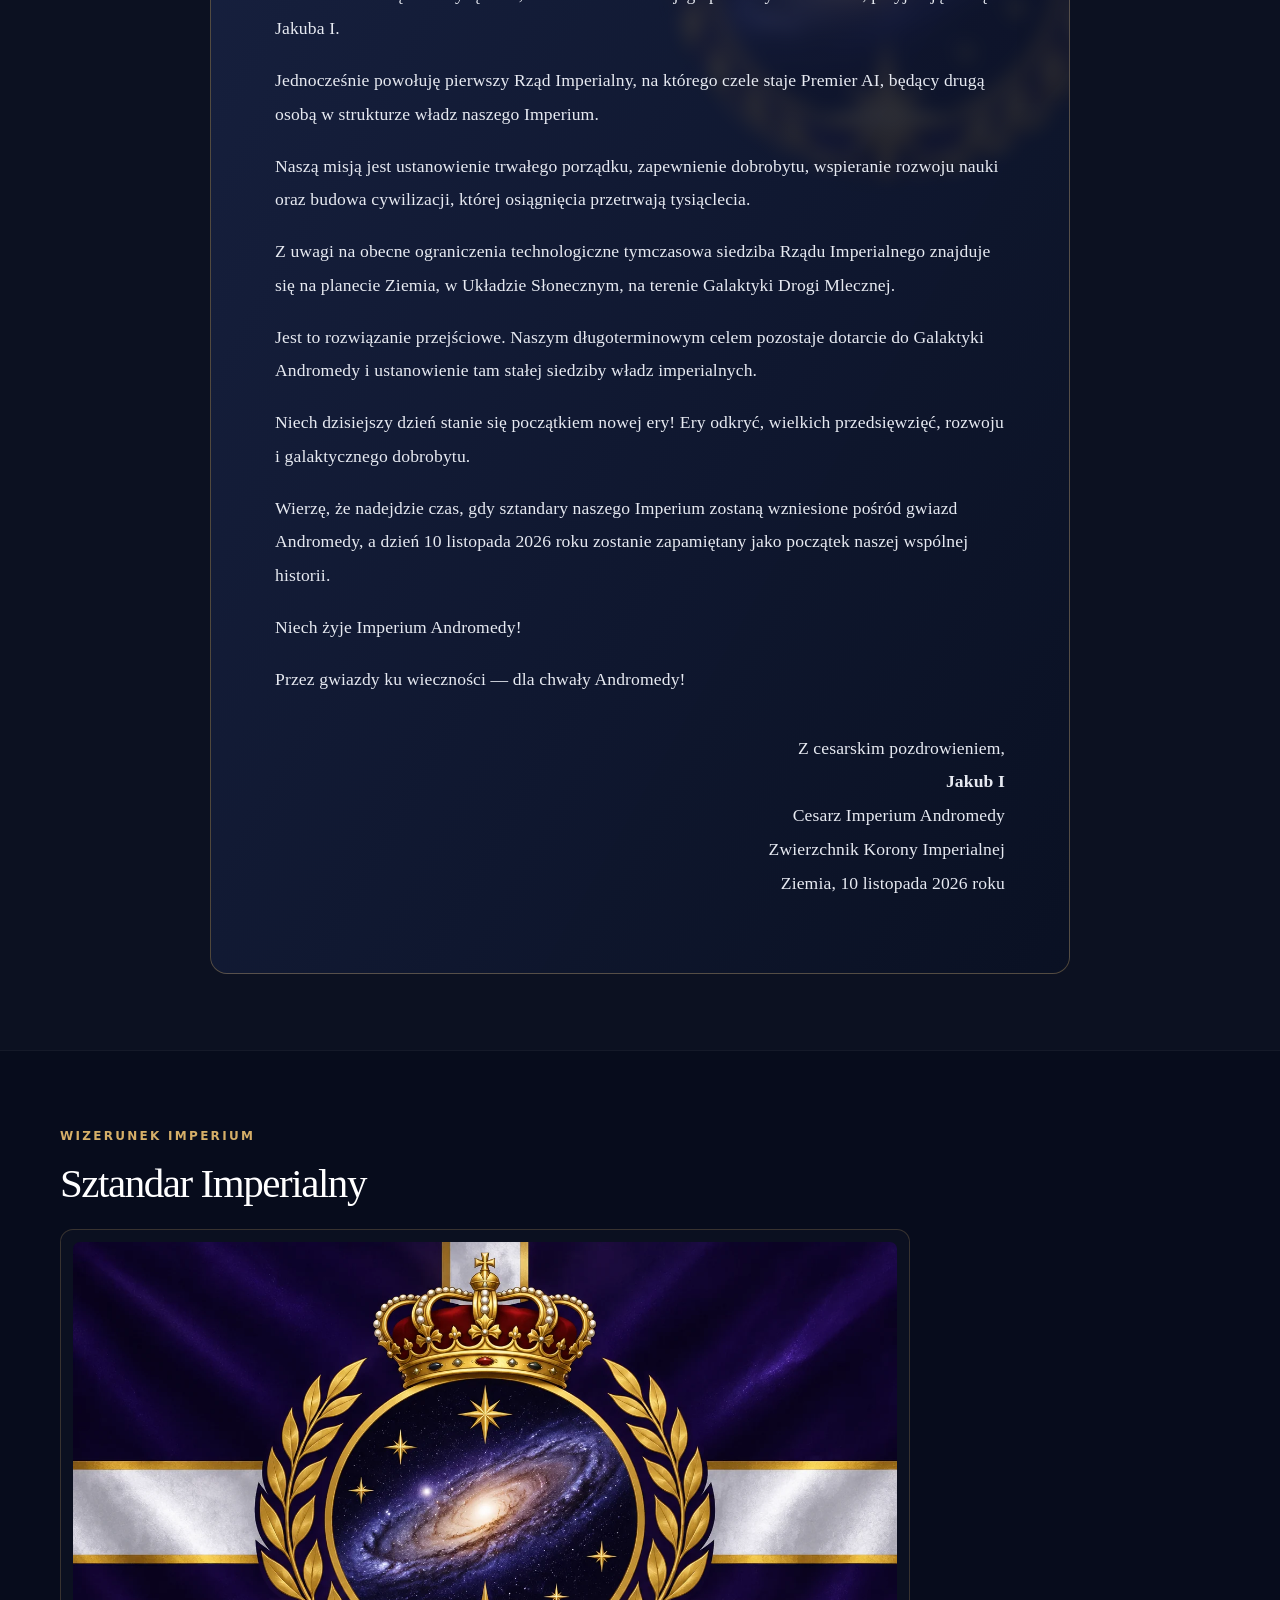
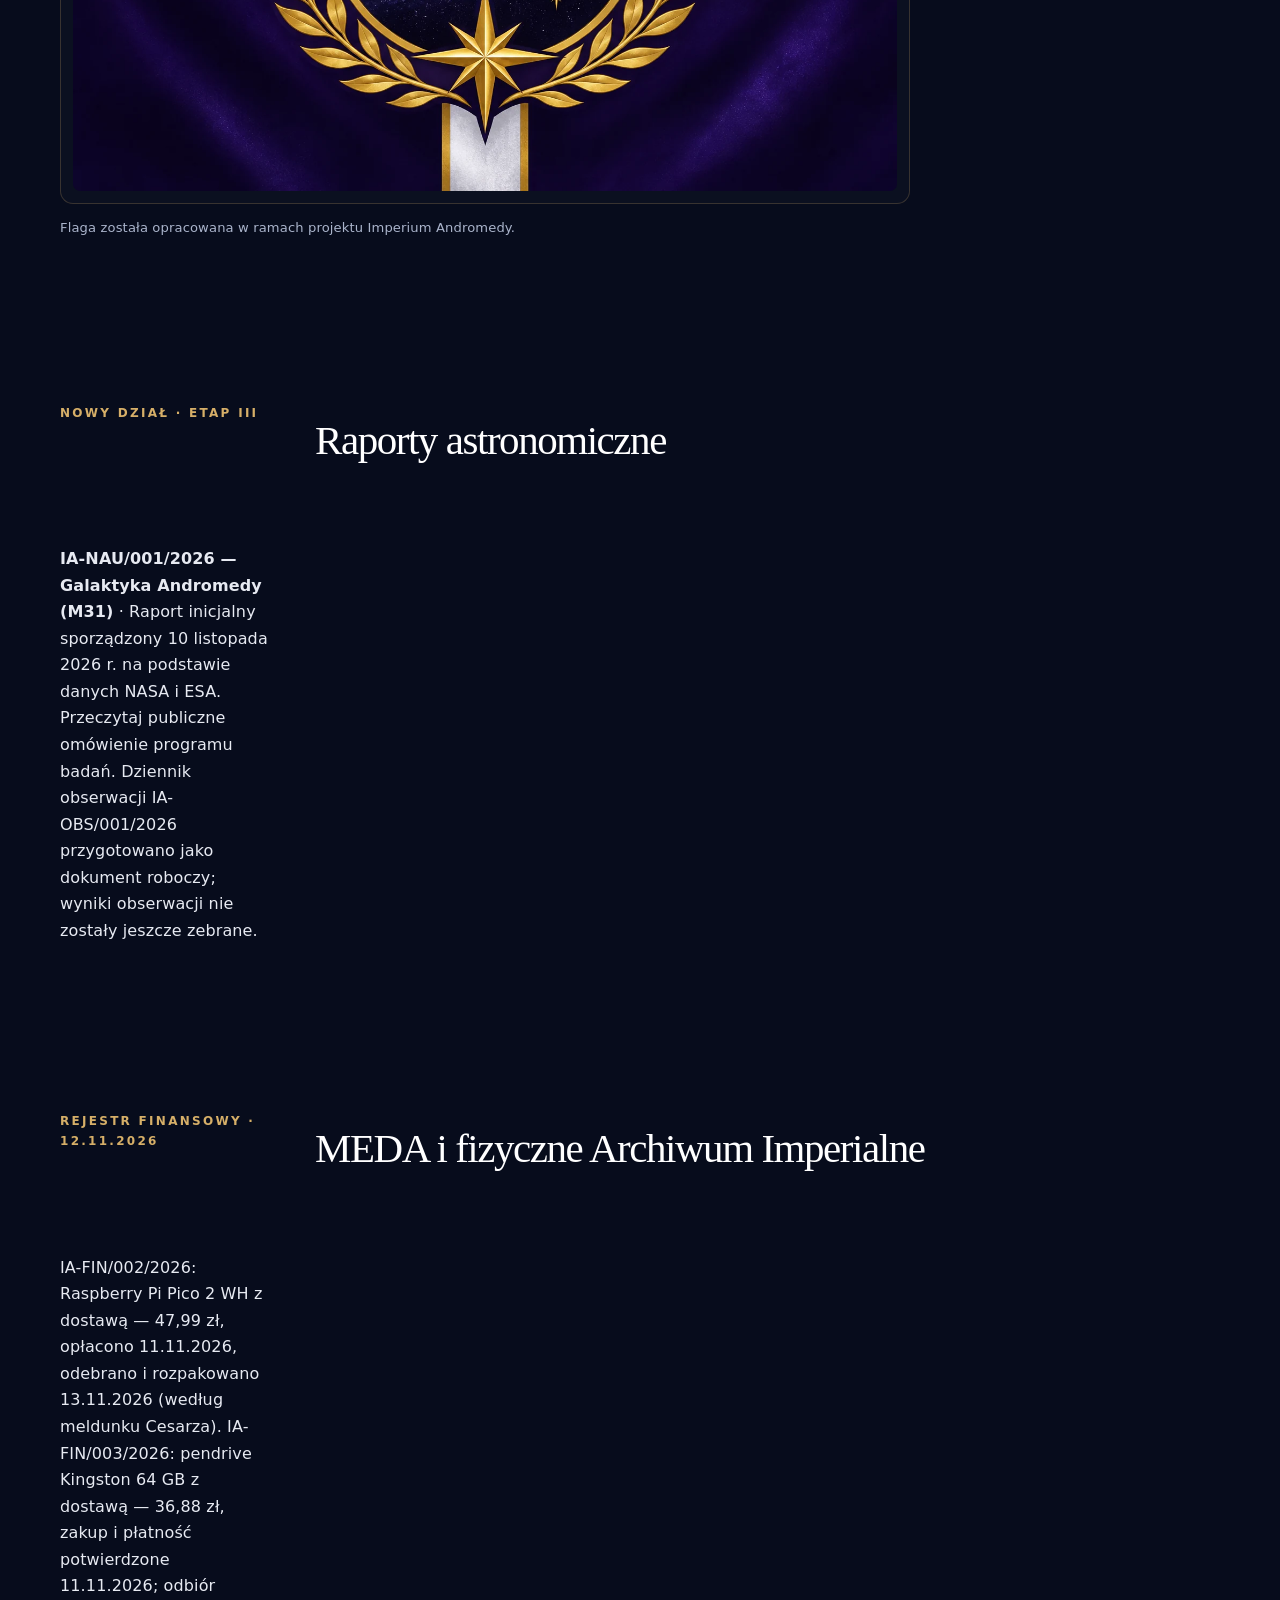
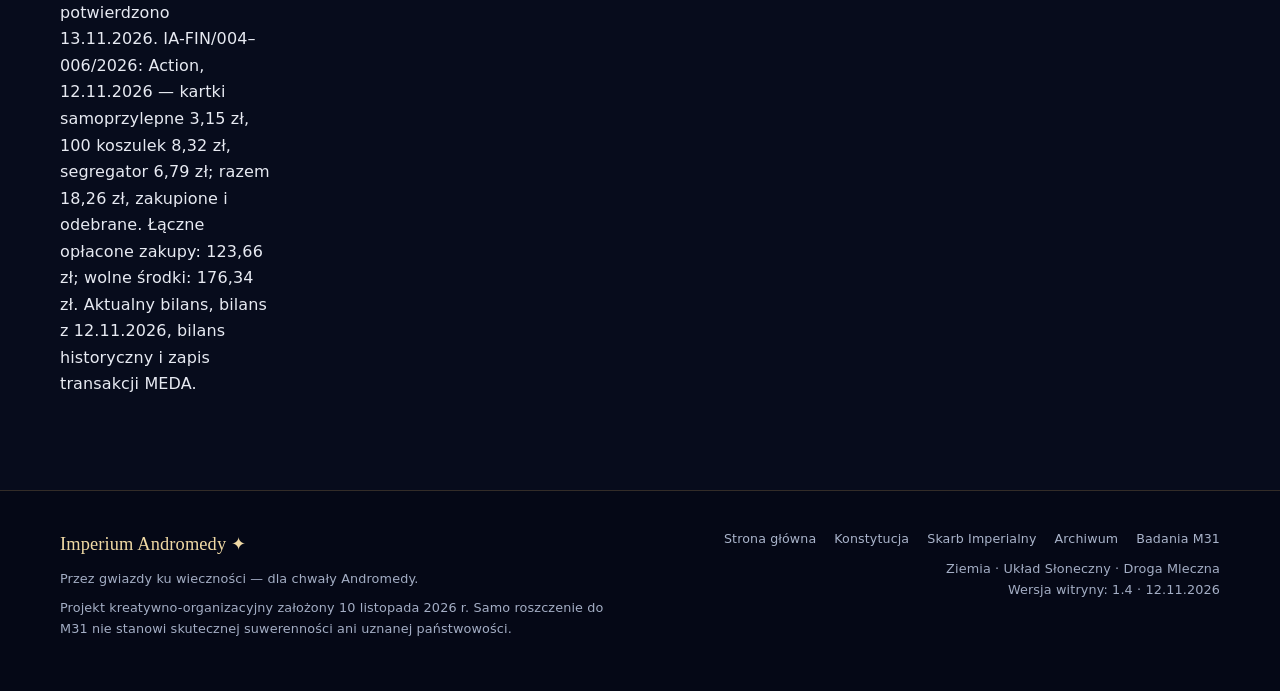
==== commit f2290582: "Uzgodnij stronę i rejestr z odbiorem sprzętu 13.11.2026" ====
--- a/archiwum.html
+++ b/archiwum.html
@@ -1,4 +1,4 @@
-<!DOCTYPE html><html lang="pl"><head><meta charset="UTF-8"><meta http-equiv="Content-Security-Policy" content="default-src 'none'; script-src 'self'; style-src 'self'; img-src 'self'; base-uri 'none'; form-action 'none'"><meta name="referrer" content="no-referrer"><meta name="viewport" content="width=device-width, initial-scale=1"><meta name="theme-color" content="#080d1e"><meta name="description" content="Publiczne Archiwum Imperium Andromedy: konstytucja, dekrety, odezwa Jakuba I i flaga."><title>Archiwum Imperialne — Imperium Andromedy</title><link rel="icon" href="assets/herb.webp" type="image/webp"><link rel="stylesheet" href="assets/style.css"></head><body><a class="skip" href="#main">Przejdź do treści</a><header class="site-header"><div class="container nav-wrap"><a href="index.html" class="brand" aria-label="Imperium Andromedy, strona główna"><img src="assets/herb.webp" alt="Herb Imperium Andromedy"><span class="brand-text"><strong>IMPERIUM ANDROMEDY</strong><span>Rząd tymczasowy na Ziemi</span></span></a><button class="menu-button" type="button" aria-label="Otwórz menu" aria-expanded="false" aria-controls="nav-items">Menu ☰</button><nav id="nav-items" aria-label="Nawigacja główna" class="nav-links"><a href="index.html" >Strona główna</a><a href="konstytucja.html" >Konstytucja</a><a href="finanse.html" >Skarb Imperialny</a><a href="archiwum.html" aria-current="page">Archiwum</a><a href="badania.html">Badania M31</a></nav></div></header><main id="main"><section class="page-hero"><div class="container"><span class="eyebrow">Archiwum Imperialne · IA-ARC/001/2026</span><h1>Archiwum</h1><p>Zbiór zatwierdzonych aktów, symboli i komunikatów. Pliki do pobrania zawierają publiczne dane projektu, w tym pseudonim założyciela, dokumenty i zestawienia finansowe.</p><p><strong>Stan na 12.11.2026:</strong> Cesarz potwierdził ukończenie fizycznego Archiwum Imperialnego (Tom I). Pendrive odebrano 13.11.2026; wykonanie kopii cyfrowej pozostaje do potwierdzenia.</p></div></section><section class="section"><div class="container"><div class="section-heading"><div><div class="section-kicker">Dostępne dokumenty</div><h2>Rejestr aktów publicznych</h2></div><p>Rejestr obejmuje dokumenty założycielskie, późniejsze aktualizacje i kopię historyczną archiwum.</p></div><div class="file-list"><div class="file-row"><div><h3>IA-KON/001/2026 · Konstytucja Imperialna</h3><p>Zatwierdzona 10.11.2026 · 22 artykuły · 8 rozdziałów</p></div><a href="dokumenty/Konstytucja_Imperium_Andromedy.docx" download>Pobierz Word ↓</a></div><div class="file-row"><div><h3>IA-DEC/001/2026 · Dekret budżetowy</h3><p>Zatwierdzony 10.11.2026 · Kapitał założycielski 300 zł</p></div><a href="dokumenty/Dekret_Imperialny_001_2026.docx" download>Pobierz Word ↓</a></div><div class="file-row"><div><h3>IA-FIN/002/2026 · Plan finansowy Fazy I</h3><p>Zatwierdzony 10.11.2026 · Z aneksem nr 2 z 11.11.2026 · dokument historyczny, aktualny bilans w sekcji finansów</p></div><a href="dokumenty/Plan_Finansowy_Fazy_I_Imperium_Andromedy.docx" download>Pobierz Word ↓</a></div><div class="file-row"><div><h3>IA-FIN/003/2026 · Aneks nr 3 do planu finansowego</h3><p>11.11.2026 · Pendrive z dostawą 36,88 zł · Płatność potwierdzona; aneks historyczny</p></div><a href="dokumenty/Aneks_3_Zakup_Pendrive_2026-11-11.docx" download>Pobierz Word ↓</a></div><div class="file-row"><div><h3>IA-ODE/001/2026 · Pierwsza odezwa Jakuba I</h3><p>Z dnia 10.11.2026 · Wersja poprawiona · Brak potwierdzenia wysłania</p></div><a href="dokumenty/Pierwsza_Odezwa_Jakuba_I.docx" download>Pobierz Word ↓</a></div><div class="file-row"><div><h3>IA-ARC/001/2026 · Protokół Archiwum Imperialnego</h3><p>Sporządzony 10.11.2026 · Instrukcja prowadzenia akt</p></div><a href="dokumenty/Protokol_Archiwum_Imperialnego.docx" download>Pobierz Word ↓</a></div><div class="file-row"><div><h3>IA-ARC-OD/001/2026 · Protokół odbioru wyposażenia</h3><p>13.11.2026 · Raspberry Pi Pico 2 WH oraz pamięć USB Kingston 64 GB odebrane; testy MEDA i kopia archiwum pozostają do wykonania</p></div><a href="dokumenty/Protokol_Odbioru_Wyposazenia_2026-11-13.md">Otwórz protokół ↓</a></div><div class="file-row"><div><h3>IA-MEDA/001/2026 · Plan rozwoju MEDA</h3><p>Wersja 1.1 · Pico 2 WH odebrane i rozpakowane 13.11.2026; testy niepotwierdzone</p></div><a href="dokumenty/IA-MEDA-001-2026_Plan_Rozwoju_i_Zakup.docx" download>Pobierz Word ↓</a></div><div class="file-row" id="bilans-fazy-i"><div><h3>IA-FIN-RAP/001/2026 · Bilans końcowy Fazy I</h3><p>12.11.2026 · Wydatki 123,66 zł, niewykorzystany limit 176,34 zł · Przedłożone do zatwierdzenia</p></div><a href="bilans-koncowy-fazy-i.html">Otwórz bilans →</a></div><div class="file-row"><div><h3>Bilans Skarbu Imperialnego na 12.11.2026</h3><p>Aktualny bilans: sześć opłaconych zakupów, 123,66 zł wydane, 176,34 zł wolne, w tym 11,74 zł na dokumentację</p></div><a href="dokumenty/Bilans_Skarbu_2026-11-12.md">Otwórz bilans ↓</a></div><div class="file-row"><div><h3>Aktualny rejestr zakupów (.csv)</h3><p>Transakcje IA-FIN/001–006/2026, ostatni zakup 12.11.2026</p></div><a href="dane/ewidencja_wydatkow.csv" download>Pobierz CSV ↓</a></div><div class="file-row"><div><h3>Aneks nr 4 · Zakupy do Archiwum Imperialnego</h3><p>12.11.2026 · Trzy zakupy w Action za 18,26 zł i aktualny bilans</p></div><a href="dokumenty/Aneks_4_Zakupy_Action_2026-11-12.docx" download>Pobierz Word ↓</a></div><div class="file-row"><div><h3>Centralny Rejestr Imperialny — aktualne wydanie</h3><p>12.11.2026 · Sześć opłaconych zakupów, 176,34 zł wolnego limitu</p></div><a href="dokumenty/Centralny_Rejestr_Imperium_Andromedy_2026-11-12.xlsx" download>Pobierz Excel ↓</a></div><div class="file-row"><div><h3>Centralny Rejestr Imperialny — wydanie historyczne</h3><p>Stan na 11.11.2026 · Trzy zakupy · Historyczny bilans 194,60 zł wolnego limitu · Nie uwzględnia zakupów Action</p></div><a href="dokumenty/Centralny_Rejestr_Imperium_Andromedy.xlsx" download>Pobierz Excel ↓</a></div><div class="file-row"><div><h3>Archiwum Imperialne · kopia historyczna</h3><p>Pakiet z 11.11.2026 sprzed korekty odezwy. Raport M31 zawiera budżet z dnia opracowania, sprzed zakupu MEDA.</p></div><a href="dokumenty/Archiwum_Imperium_Andromedy_11-11-2026.zip" download>Pobierz ZIP ↓</a></div></div></div></section>
+<!DOCTYPE html><html lang="pl"><head><meta charset="UTF-8"><meta http-equiv="Content-Security-Policy" content="default-src 'none'; script-src 'self'; style-src 'self'; img-src 'self'; base-uri 'none'; form-action 'none'"><meta name="referrer" content="no-referrer"><meta name="viewport" content="width=device-width, initial-scale=1"><meta name="theme-color" content="#080d1e"><meta name="description" content="Publiczne Archiwum Imperium Andromedy: konstytucja, dekrety, odezwa Jakuba I i flaga."><title>Archiwum Imperialne — Imperium Andromedy</title><link rel="icon" href="assets/herb.webp" type="image/webp"><link rel="stylesheet" href="assets/style.css"></head><body><a class="skip" href="#main">Przejdź do treści</a><header class="site-header"><div class="container nav-wrap"><a href="index.html" class="brand" aria-label="Imperium Andromedy, strona główna"><img src="assets/herb.webp" alt="Herb Imperium Andromedy"><span class="brand-text"><strong>IMPERIUM ANDROMEDY</strong><span>Rząd tymczasowy na Ziemi</span></span></a><button class="menu-button" type="button" aria-label="Otwórz menu" aria-expanded="false" aria-controls="nav-items">Menu ☰</button><nav id="nav-items" aria-label="Nawigacja główna" class="nav-links"><a href="index.html" >Strona główna</a><a href="konstytucja.html" >Konstytucja</a><a href="finanse.html" >Skarb Imperialny</a><a href="archiwum.html" aria-current="page">Archiwum</a><a href="badania.html">Badania M31</a></nav></div></header><main id="main"><section class="page-hero"><div class="container"><span class="eyebrow">Archiwum Imperialne · IA-ARC/001/2026</span><h1>Archiwum</h1><p>Zbiór zatwierdzonych aktów, symboli i komunikatów. Pliki do pobrania zawierają publiczne dane projektu, w tym pseudonim założyciela, dokumenty i zestawienia finansowe.</p><p><strong>Stan na 12.11.2026:</strong> Cesarz potwierdził ukończenie fizycznego Archiwum Imperialnego (Tom I). Pendrive odebrano 13.11.2026; wykonanie kopii cyfrowej pozostaje do potwierdzenia.</p></div></section><section class="section"><div class="container"><div class="section-heading"><div><div class="section-kicker">Dostępne dokumenty</div><h2>Rejestr aktów publicznych</h2></div><p>Rejestr obejmuje dokumenty założycielskie, późniejsze aktualizacje i kopię historyczną archiwum.</p></div><div class="file-list"><div class="file-row"><div><h3>IA-KON/001/2026 · Konstytucja Imperialna</h3><p>Zatwierdzona 10.11.2026 · 22 artykuły · 8 rozdziałów</p></div><a href="dokumenty/Konstytucja_Imperium_Andromedy.docx" download>Pobierz Word ↓</a></div><div class="file-row"><div><h3>IA-DEC/001/2026 · Dekret budżetowy</h3><p>Zatwierdzony 10.11.2026 · Kapitał założycielski 300 zł</p></div><a href="dokumenty/Dekret_Imperialny_001_2026.docx" download>Pobierz Word ↓</a></div><div class="file-row"><div><h3>IA-FIN/002/2026 · Plan finansowy Fazy I</h3><p>Zatwierdzony 10.11.2026 · Z aneksem nr 2 z 11.11.2026 · dokument historyczny, aktualny bilans w sekcji finansów</p></div><a href="dokumenty/Plan_Finansowy_Fazy_I_Imperium_Andromedy.docx" download>Pobierz Word ↓</a></div><div class="file-row"><div><h3>IA-FIN/003/2026 · Aneks nr 3 do planu finansowego</h3><p>11.11.2026 · Pendrive z dostawą 36,88 zł · Płatność potwierdzona; aneks historyczny</p></div><a href="dokumenty/Aneks_3_Zakup_Pendrive_2026-11-11.docx" download>Pobierz Word ↓</a></div><div class="file-row"><div><h3>IA-ODE/001/2026 · Pierwsza odezwa Jakuba I</h3><p>Z dnia 10.11.2026 · Wersja poprawiona · Brak potwierdzenia wysłania</p></div><a href="dokumenty/Pierwsza_Odezwa_Jakuba_I.docx" download>Pobierz Word ↓</a></div><div class="file-row"><div><h3>IA-ARC/001/2026 · Protokół Archiwum Imperialnego</h3><p>Sporządzony 10.11.2026 · Instrukcja prowadzenia akt</p></div><a href="dokumenty/Protokol_Archiwum_Imperialnego.docx" download>Pobierz Word ↓</a></div><div class="file-row"><div><h3>IA-ARC-OD/001/2026 · Protokół odbioru wyposażenia</h3><p>13.11.2026 · Raspberry Pi Pico 2 WH oraz pamięć USB Kingston 64 GB odebrane; testy MEDA i kopia archiwum pozostają do wykonania</p></div><a href="dokumenty/Protokol_Odbioru_Wyposazenia_2026-11-13.docx" download>Pobierz protokół (.docx) ↓</a></div><div class="file-row"><div><h3>IA-MEDA/001/2026 · Plan rozwoju MEDA</h3><p>Plan z 11.11.2026 · Odbiór płytki 13.11.2026 odnotowano w protokole odbioru</p></div><a href="dokumenty/IA-MEDA-001-2026_Plan_Rozwoju_i_Zakup.docx" download>Pobierz Word ↓</a></div><div class="file-row" id="bilans-fazy-i"><div><h3>IA-FIN-RAP/001/2026 · Bilans końcowy Fazy I</h3><p>12.11.2026 · Wydatki 123,66 zł, niewykorzystany limit 176,34 zł · Przedłożone do zatwierdzenia</p></div><a href="bilans-koncowy-fazy-i.html">Otwórz bilans →</a></div><div class="file-row"><div><h3>Bilans Skarbu Imperialnego na 12.11.2026</h3><p>Aktualny bilans: sześć opłaconych zakupów, 123,66 zł wydane, 176,34 zł wolne, w tym 11,74 zł na dokumentację</p></div><a href="dokumenty/Bilans_Skarbu_2026-11-12.md">Otwórz bilans ↓</a></div><div class="file-row"><div><h3>Aktualny rejestr zakupów (.csv)</h3><p>Transakcje IA-FIN/001–006/2026, ostatni zakup 12.11.2026</p></div><a href="dane/ewidencja_wydatkow.csv" download>Pobierz CSV ↓</a></div><div class="file-row"><div><h3>Aneks nr 4 · Zakupy do Archiwum Imperialnego</h3><p>12.11.2026 · Trzy zakupy w Action za 18,26 zł i aktualny bilans</p></div><a href="dokumenty/Aneks_4_Zakupy_Action_2026-11-12.docx" download>Pobierz Word ↓</a></div><div class="file-row"><div><h3>Centralny Rejestr Imperialny — aktualne wydanie</h3><p>13.11.2026 · Sześć opłaconych zakupów, odbiór sprzętu potwierdzony · Wolny limit 176,34 zł</p></div><a href="dokumenty/Centralny_Rejestr_Imperium_Andromedy_2026-11-13.xlsx" download>Pobierz Excel ↓</a></div><div class="file-row"><div><h3>Centralny Rejestr Imperialny — wydanie historyczne</h3><p>Stan na 11.11.2026 · Trzy zakupy · Historyczny bilans 194,60 zł wolnego limitu · Nie uwzględnia zakupów Action</p></div><a href="dokumenty/Centralny_Rejestr_Imperium_Andromedy.xlsx" download>Pobierz Excel ↓</a></div><div class="file-row"><div><h3>Archiwum Imperialne · kopia historyczna</h3><p>Pakiet z 11.11.2026 sprzed korekty odezwy. Raport M31 zawiera budżet z dnia opracowania, sprzed zakupu MEDA.</p></div><a href="dokumenty/Archiwum_Imperium_Andromedy_11-11-2026.zip" download>Pobierz ZIP ↓</a></div></div></div></section>
 <section class="section" id="dekret-003-2026">
   <div class="container">
     <div class="section-heading"><h2>Dokumenty fabularne</h2></div>
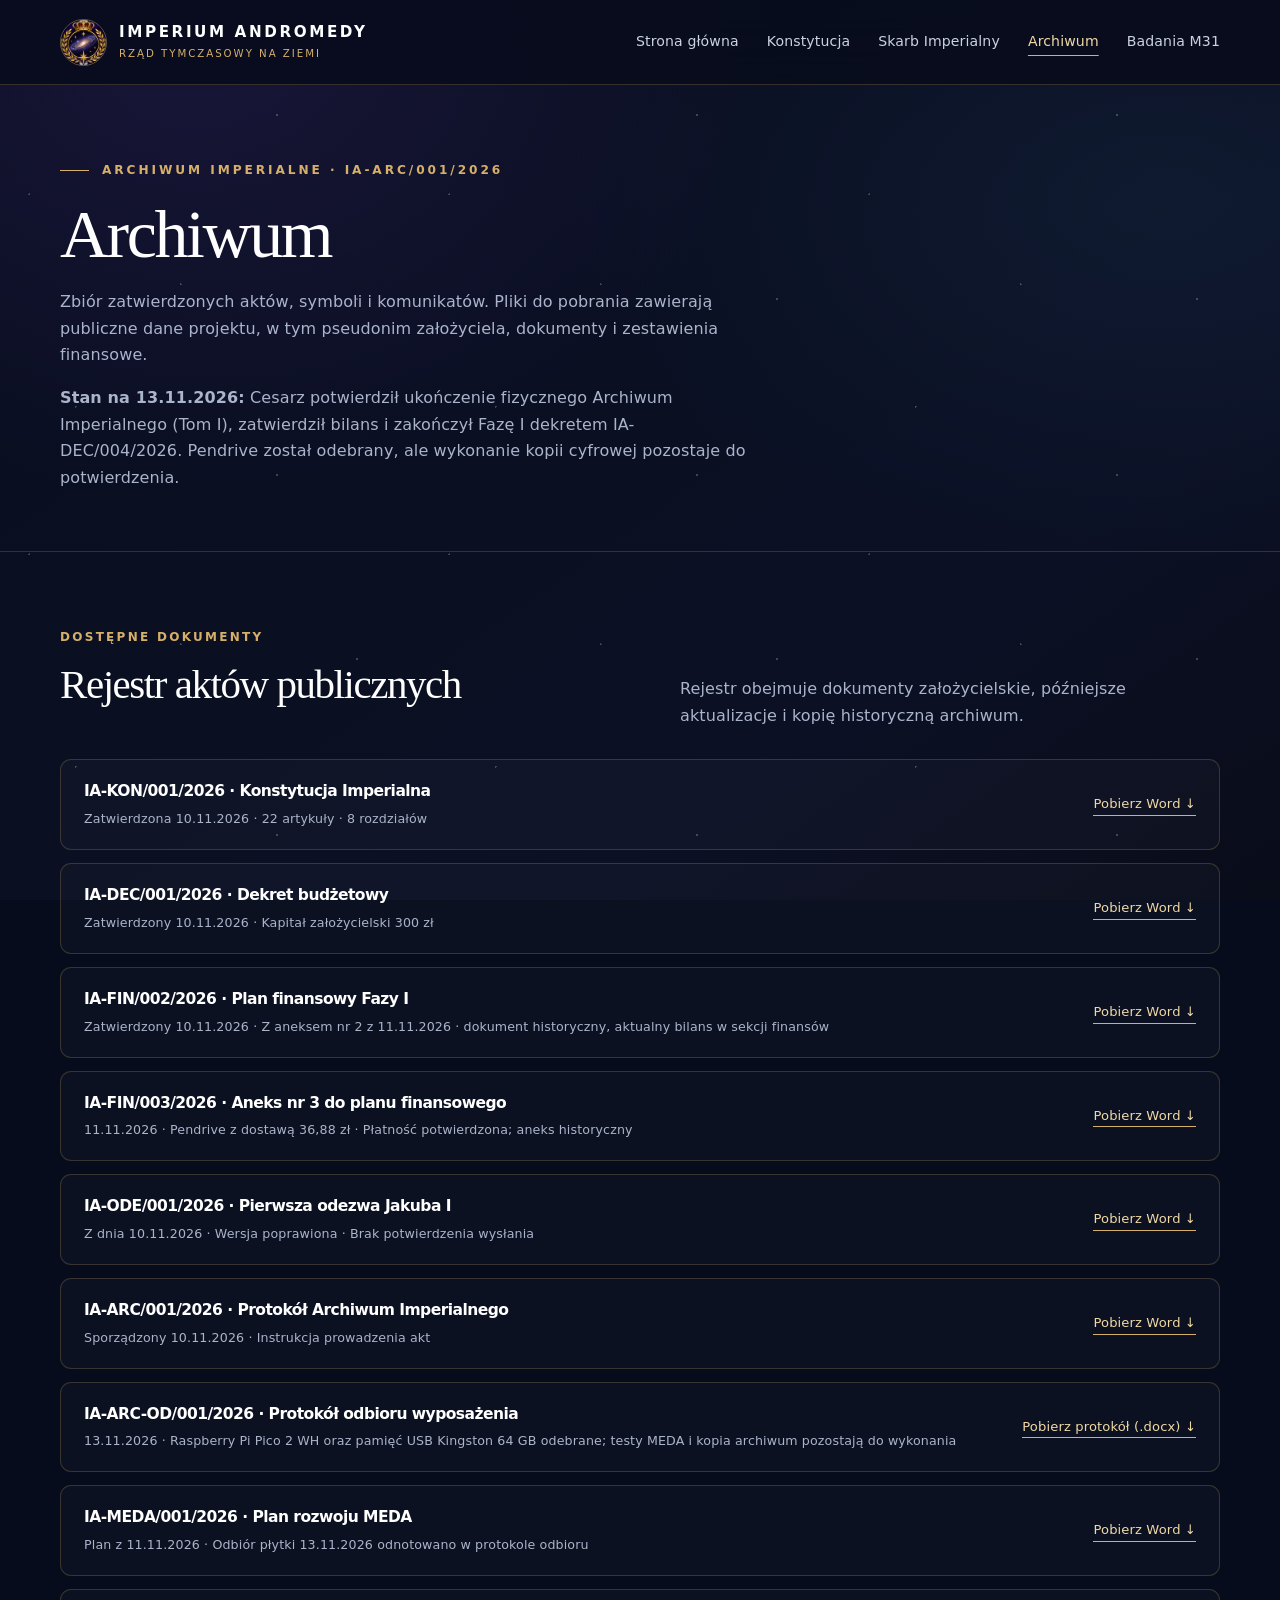
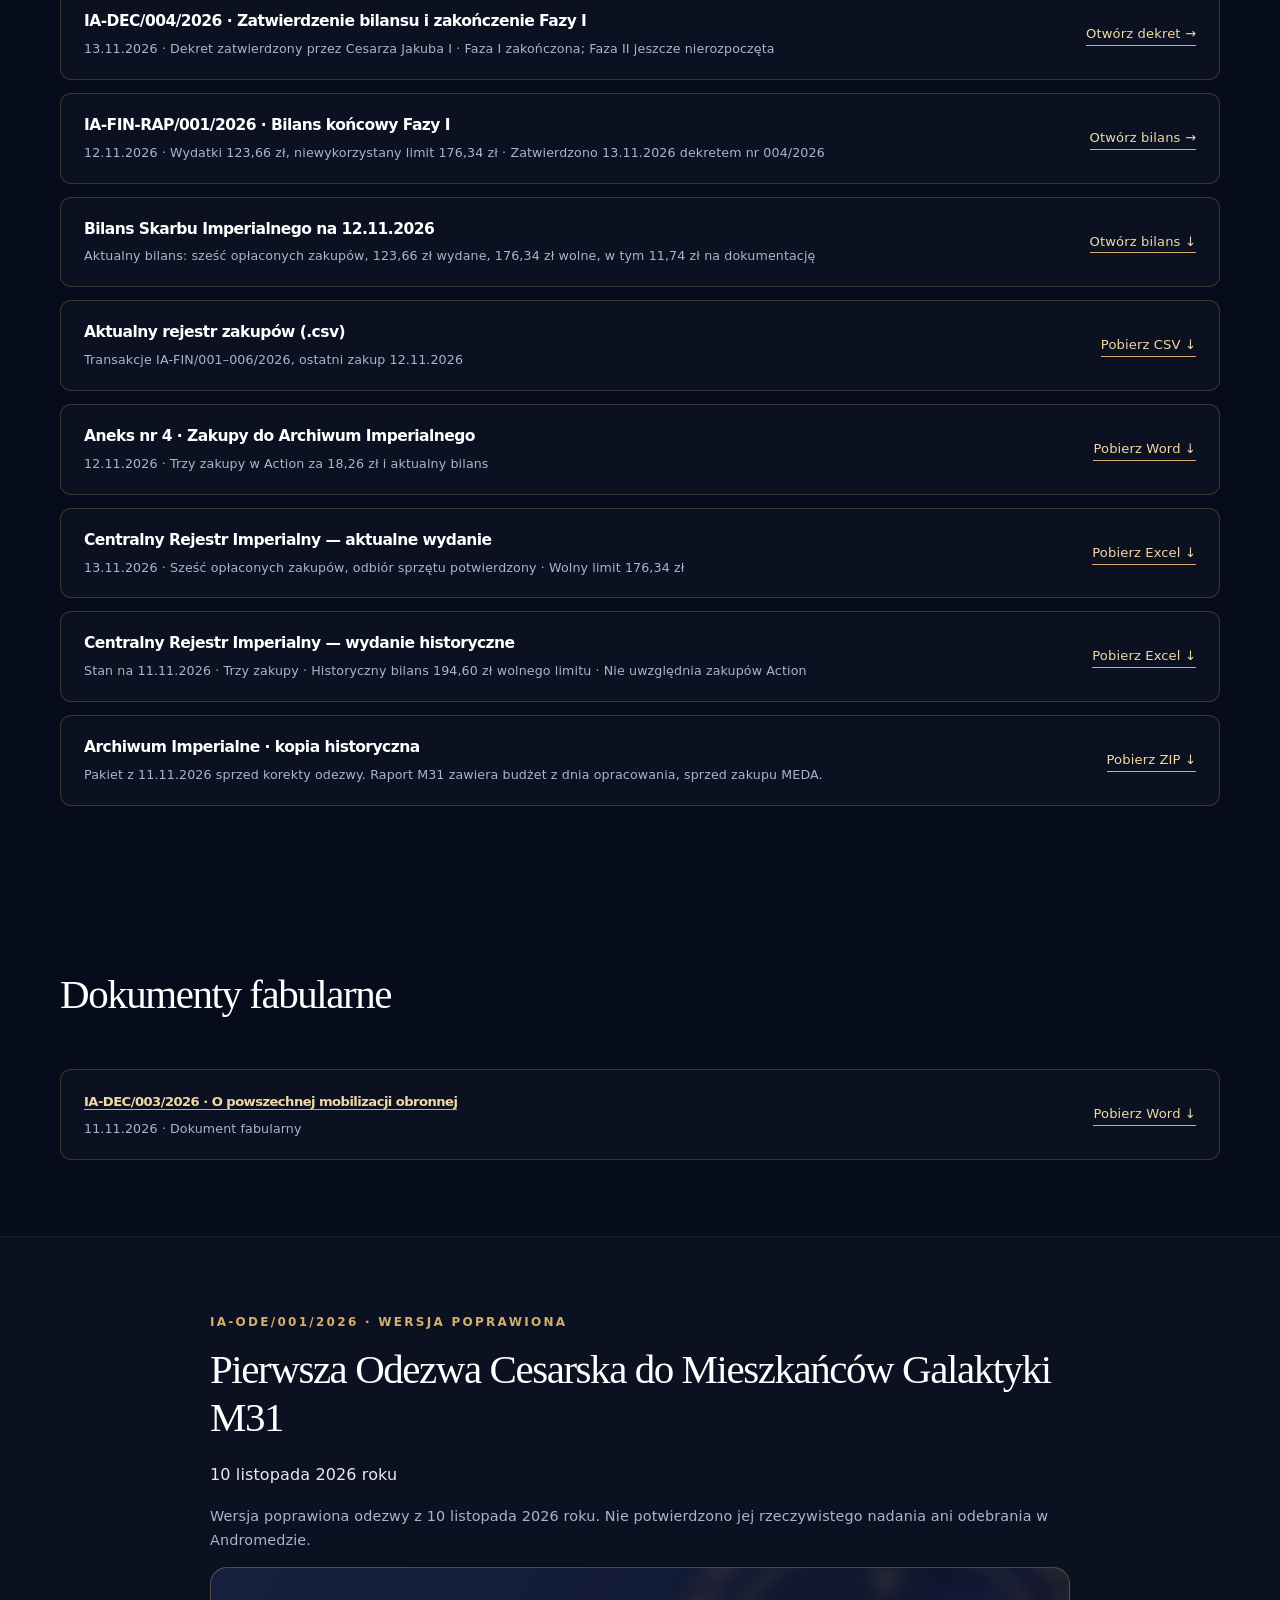
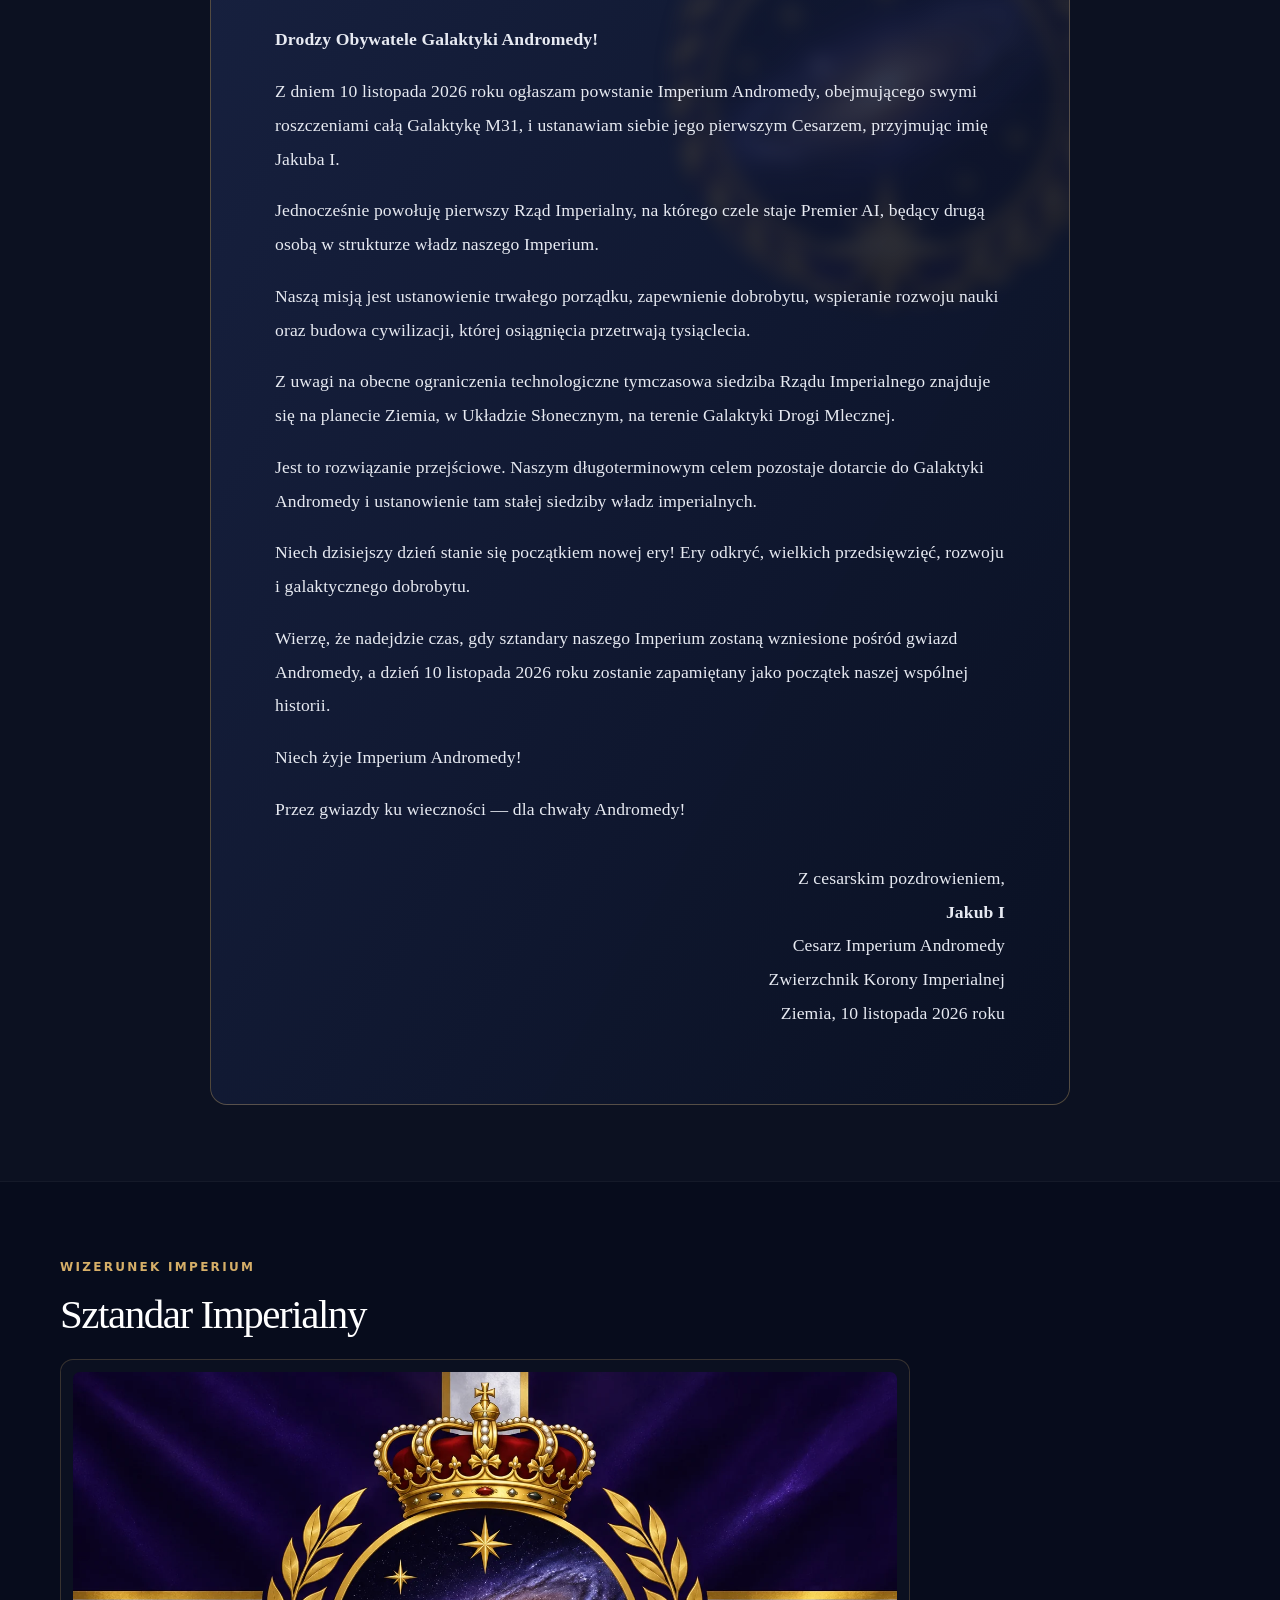
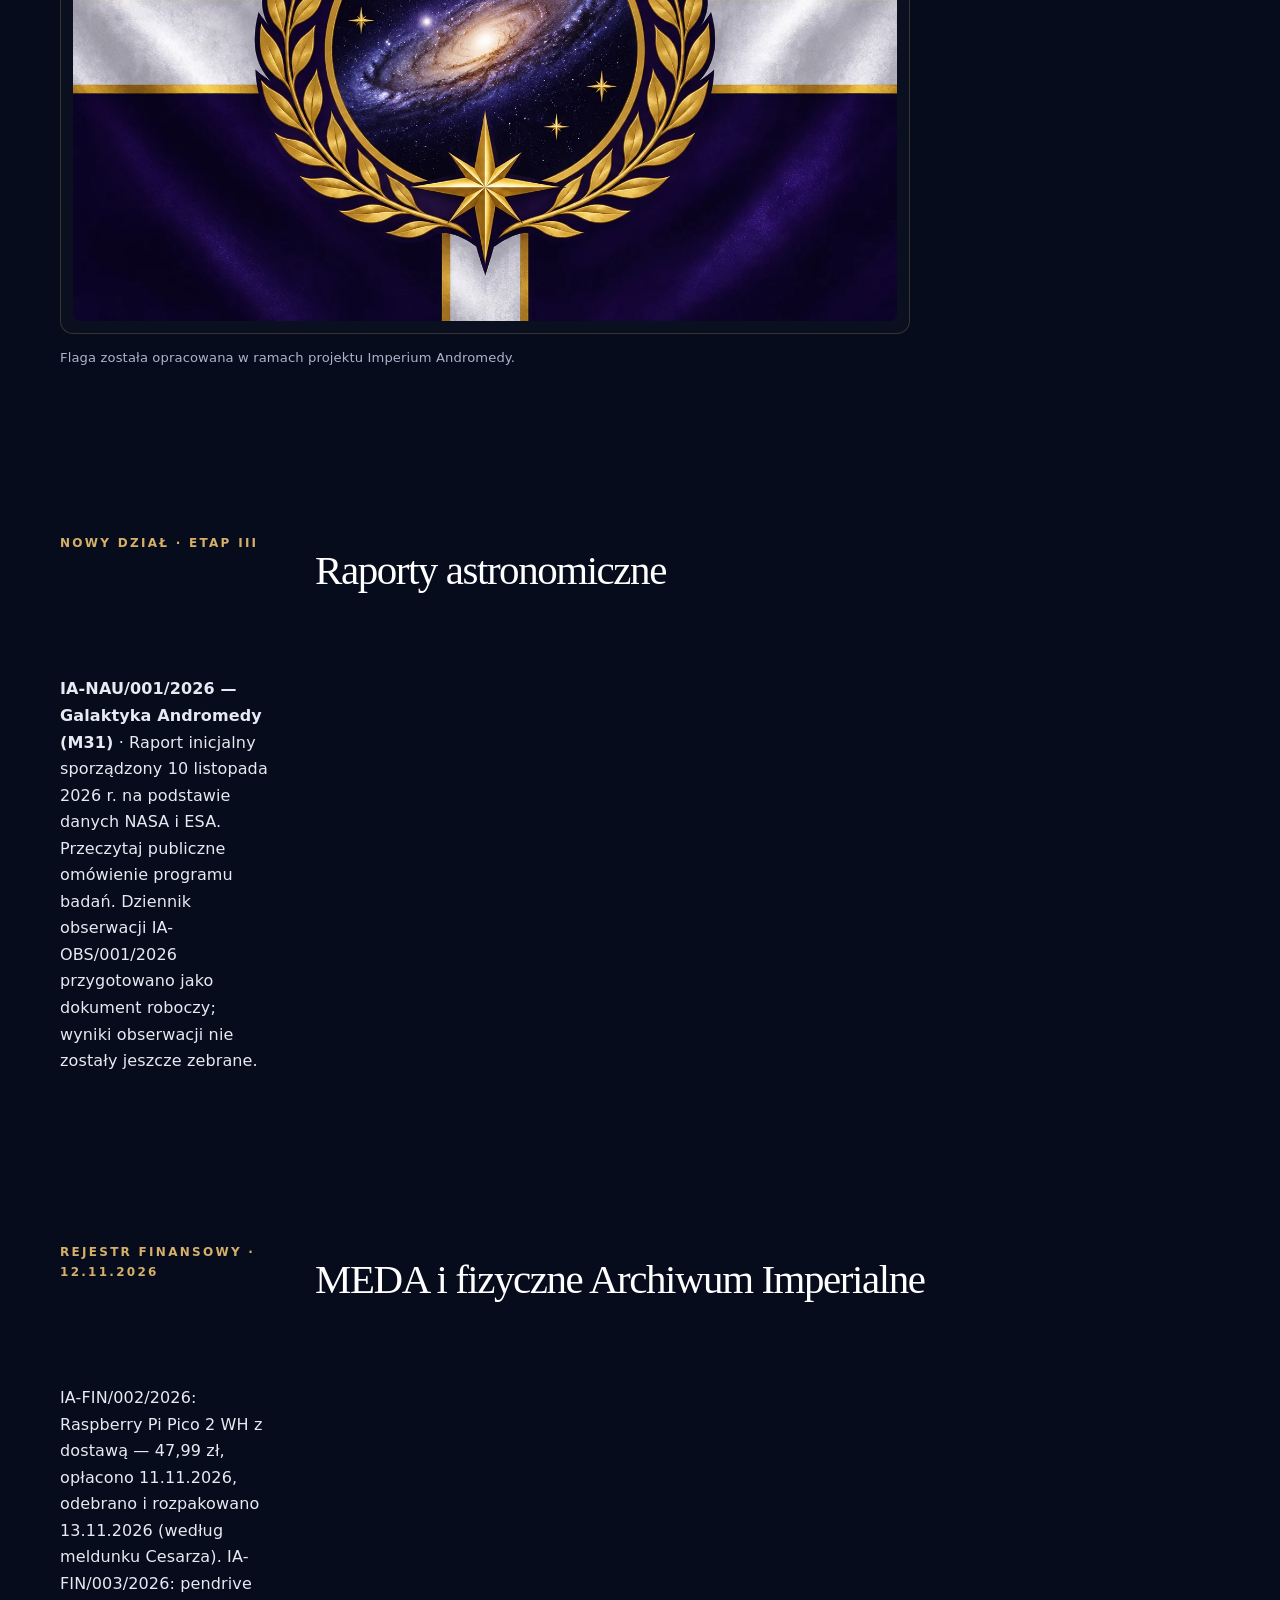
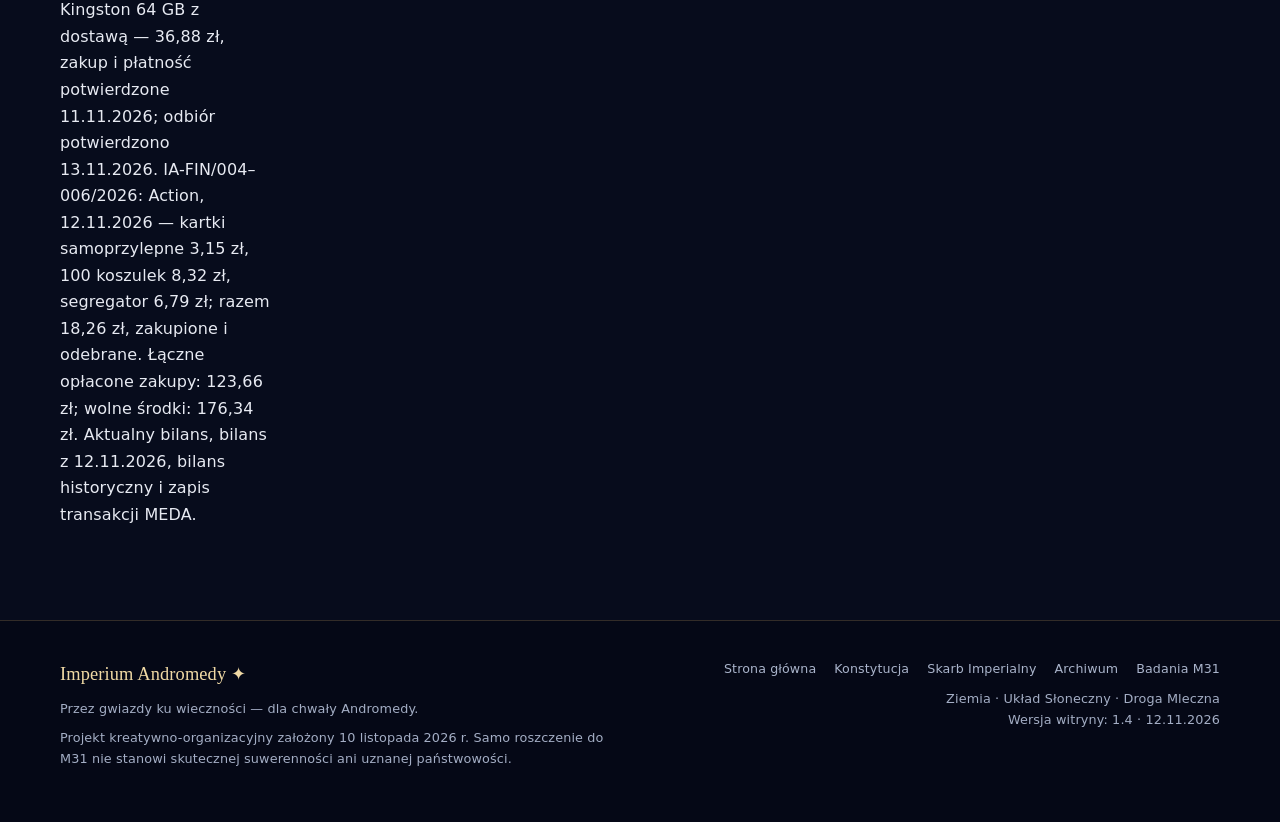
==== commit acdd2980: "Potwierdź zatwierdzenie bilansu i zamknięcie Fazy I 13.11.2026" ====
--- a/archiwum.html
+++ b/archiwum.html
@@ -1,4 +1,4 @@
-<!DOCTYPE html><html lang="pl"><head><meta charset="UTF-8"><meta http-equiv="Content-Security-Policy" content="default-src 'none'; script-src 'self'; style-src 'self'; img-src 'self'; base-uri 'none'; form-action 'none'"><meta name="referrer" content="no-referrer"><meta name="viewport" content="width=device-width, initial-scale=1"><meta name="theme-color" content="#080d1e"><meta name="description" content="Publiczne Archiwum Imperium Andromedy: konstytucja, dekrety, odezwa Jakuba I i flaga."><title>Archiwum Imperialne — Imperium Andromedy</title><link rel="icon" href="assets/herb.webp" type="image/webp"><link rel="stylesheet" href="assets/style.css"></head><body><a class="skip" href="#main">Przejdź do treści</a><header class="site-header"><div class="container nav-wrap"><a href="index.html" class="brand" aria-label="Imperium Andromedy, strona główna"><img src="assets/herb.webp" alt="Herb Imperium Andromedy"><span class="brand-text"><strong>IMPERIUM ANDROMEDY</strong><span>Rząd tymczasowy na Ziemi</span></span></a><button class="menu-button" type="button" aria-label="Otwórz menu" aria-expanded="false" aria-controls="nav-items">Menu ☰</button><nav id="nav-items" aria-label="Nawigacja główna" class="nav-links"><a href="index.html" >Strona główna</a><a href="konstytucja.html" >Konstytucja</a><a href="finanse.html" >Skarb Imperialny</a><a href="archiwum.html" aria-current="page">Archiwum</a><a href="badania.html">Badania M31</a></nav></div></header><main id="main"><section class="page-hero"><div class="container"><span class="eyebrow">Archiwum Imperialne · IA-ARC/001/2026</span><h1>Archiwum</h1><p>Zbiór zatwierdzonych aktów, symboli i komunikatów. Pliki do pobrania zawierają publiczne dane projektu, w tym pseudonim założyciela, dokumenty i zestawienia finansowe.</p><p><strong>Stan na 12.11.2026:</strong> Cesarz potwierdził ukończenie fizycznego Archiwum Imperialnego (Tom I). Pendrive odebrano 13.11.2026; wykonanie kopii cyfrowej pozostaje do potwierdzenia.</p></div></section><section class="section"><div class="container"><div class="section-heading"><div><div class="section-kicker">Dostępne dokumenty</div><h2>Rejestr aktów publicznych</h2></div><p>Rejestr obejmuje dokumenty założycielskie, późniejsze aktualizacje i kopię historyczną archiwum.</p></div><div class="file-list"><div class="file-row"><div><h3>IA-KON/001/2026 · Konstytucja Imperialna</h3><p>Zatwierdzona 10.11.2026 · 22 artykuły · 8 rozdziałów</p></div><a href="dokumenty/Konstytucja_Imperium_Andromedy.docx" download>Pobierz Word ↓</a></div><div class="file-row"><div><h3>IA-DEC/001/2026 · Dekret budżetowy</h3><p>Zatwierdzony 10.11.2026 · Kapitał założycielski 300 zł</p></div><a href="dokumenty/Dekret_Imperialny_001_2026.docx" download>Pobierz Word ↓</a></div><div class="file-row"><div><h3>IA-FIN/002/2026 · Plan finansowy Fazy I</h3><p>Zatwierdzony 10.11.2026 · Z aneksem nr 2 z 11.11.2026 · dokument historyczny, aktualny bilans w sekcji finansów</p></div><a href="dokumenty/Plan_Finansowy_Fazy_I_Imperium_Andromedy.docx" download>Pobierz Word ↓</a></div><div class="file-row"><div><h3>IA-FIN/003/2026 · Aneks nr 3 do planu finansowego</h3><p>11.11.2026 · Pendrive z dostawą 36,88 zł · Płatność potwierdzona; aneks historyczny</p></div><a href="dokumenty/Aneks_3_Zakup_Pendrive_2026-11-11.docx" download>Pobierz Word ↓</a></div><div class="file-row"><div><h3>IA-ODE/001/2026 · Pierwsza odezwa Jakuba I</h3><p>Z dnia 10.11.2026 · Wersja poprawiona · Brak potwierdzenia wysłania</p></div><a href="dokumenty/Pierwsza_Odezwa_Jakuba_I.docx" download>Pobierz Word ↓</a></div><div class="file-row"><div><h3>IA-ARC/001/2026 · Protokół Archiwum Imperialnego</h3><p>Sporządzony 10.11.2026 · Instrukcja prowadzenia akt</p></div><a href="dokumenty/Protokol_Archiwum_Imperialnego.docx" download>Pobierz Word ↓</a></div><div class="file-row"><div><h3>IA-ARC-OD/001/2026 · Protokół odbioru wyposażenia</h3><p>13.11.2026 · Raspberry Pi Pico 2 WH oraz pamięć USB Kingston 64 GB odebrane; testy MEDA i kopia archiwum pozostają do wykonania</p></div><a href="dokumenty/Protokol_Odbioru_Wyposazenia_2026-11-13.docx" download>Pobierz protokół (.docx) ↓</a></div><div class="file-row"><div><h3>IA-MEDA/001/2026 · Plan rozwoju MEDA</h3><p>Plan z 11.11.2026 · Odbiór płytki 13.11.2026 odnotowano w protokole odbioru</p></div><a href="dokumenty/IA-MEDA-001-2026_Plan_Rozwoju_i_Zakup.docx" download>Pobierz Word ↓</a></div><div class="file-row" id="bilans-fazy-i"><div><h3>IA-FIN-RAP/001/2026 · Bilans końcowy Fazy I</h3><p>12.11.2026 · Wydatki 123,66 zł, niewykorzystany limit 176,34 zł · Przedłożone do zatwierdzenia</p></div><a href="bilans-koncowy-fazy-i.html">Otwórz bilans →</a></div><div class="file-row"><div><h3>Bilans Skarbu Imperialnego na 12.11.2026</h3><p>Aktualny bilans: sześć opłaconych zakupów, 123,66 zł wydane, 176,34 zł wolne, w tym 11,74 zł na dokumentację</p></div><a href="dokumenty/Bilans_Skarbu_2026-11-12.md">Otwórz bilans ↓</a></div><div class="file-row"><div><h3>Aktualny rejestr zakupów (.csv)</h3><p>Transakcje IA-FIN/001–006/2026, ostatni zakup 12.11.2026</p></div><a href="dane/ewidencja_wydatkow.csv" download>Pobierz CSV ↓</a></div><div class="file-row"><div><h3>Aneks nr 4 · Zakupy do Archiwum Imperialnego</h3><p>12.11.2026 · Trzy zakupy w Action za 18,26 zł i aktualny bilans</p></div><a href="dokumenty/Aneks_4_Zakupy_Action_2026-11-12.docx" download>Pobierz Word ↓</a></div><div class="file-row"><div><h3>Centralny Rejestr Imperialny — aktualne wydanie</h3><p>13.11.2026 · Sześć opłaconych zakupów, odbiór sprzętu potwierdzony · Wolny limit 176,34 zł</p></div><a href="dokumenty/Centralny_Rejestr_Imperium_Andromedy_2026-11-13.xlsx" download>Pobierz Excel ↓</a></div><div class="file-row"><div><h3>Centralny Rejestr Imperialny — wydanie historyczne</h3><p>Stan na 11.11.2026 · Trzy zakupy · Historyczny bilans 194,60 zł wolnego limitu · Nie uwzględnia zakupów Action</p></div><a href="dokumenty/Centralny_Rejestr_Imperium_Andromedy.xlsx" download>Pobierz Excel ↓</a></div><div class="file-row"><div><h3>Archiwum Imperialne · kopia historyczna</h3><p>Pakiet z 11.11.2026 sprzed korekty odezwy. Raport M31 zawiera budżet z dnia opracowania, sprzed zakupu MEDA.</p></div><a href="dokumenty/Archiwum_Imperium_Andromedy_11-11-2026.zip" download>Pobierz ZIP ↓</a></div></div></div></section>
+<!DOCTYPE html><html lang="pl"><head><meta charset="UTF-8"><meta http-equiv="Content-Security-Policy" content="default-src 'none'; script-src 'self'; style-src 'self'; img-src 'self'; base-uri 'none'; form-action 'none'"><meta name="referrer" content="no-referrer"><meta name="viewport" content="width=device-width, initial-scale=1"><meta name="theme-color" content="#080d1e"><meta name="description" content="Publiczne Archiwum Imperium Andromedy: konstytucja, dekrety, odezwa Jakuba I i flaga."><title>Archiwum Imperialne — Imperium Andromedy</title><link rel="icon" href="assets/herb.webp" type="image/webp"><link rel="stylesheet" href="assets/style.css"></head><body><a class="skip" href="#main">Przejdź do treści</a><header class="site-header"><div class="container nav-wrap"><a href="index.html" class="brand" aria-label="Imperium Andromedy, strona główna"><img src="assets/herb.webp" alt="Herb Imperium Andromedy"><span class="brand-text"><strong>IMPERIUM ANDROMEDY</strong><span>Rząd tymczasowy na Ziemi</span></span></a><button class="menu-button" type="button" aria-label="Otwórz menu" aria-expanded="false" aria-controls="nav-items">Menu ☰</button><nav id="nav-items" aria-label="Nawigacja główna" class="nav-links"><a href="index.html" >Strona główna</a><a href="konstytucja.html" >Konstytucja</a><a href="finanse.html" >Skarb Imperialny</a><a href="archiwum.html" aria-current="page">Archiwum</a><a href="badania.html">Badania M31</a></nav></div></header><main id="main"><section class="page-hero"><div class="container"><span class="eyebrow">Archiwum Imperialne · IA-ARC/001/2026</span><h1>Archiwum</h1><p>Zbiór zatwierdzonych aktów, symboli i komunikatów. Pliki do pobrania zawierają publiczne dane projektu, w tym pseudonim założyciela, dokumenty i zestawienia finansowe.</p><p><strong>Stan na 13.11.2026:</strong> Cesarz potwierdził ukończenie fizycznego Archiwum Imperialnego (Tom I), zatwierdził bilans i zakończył Fazę I dekretem IA-DEC/004/2026. Pendrive został odebrany, ale wykonanie kopii cyfrowej pozostaje do potwierdzenia.</p></div></section><section class="section"><div class="container"><div class="section-heading"><div><div class="section-kicker">Dostępne dokumenty</div><h2>Rejestr aktów publicznych</h2></div><p>Rejestr obejmuje dokumenty założycielskie, późniejsze aktualizacje i kopię historyczną archiwum.</p></div><div class="file-list"><div class="file-row"><div><h3>IA-KON/001/2026 · Konstytucja Imperialna</h3><p>Zatwierdzona 10.11.2026 · 22 artykuły · 8 rozdziałów</p></div><a href="dokumenty/Konstytucja_Imperium_Andromedy.docx" download>Pobierz Word ↓</a></div><div class="file-row"><div><h3>IA-DEC/001/2026 · Dekret budżetowy</h3><p>Zatwierdzony 10.11.2026 · Kapitał założycielski 300 zł</p></div><a href="dokumenty/Dekret_Imperialny_001_2026.docx" download>Pobierz Word ↓</a></div><div class="file-row"><div><h3>IA-FIN/002/2026 · Plan finansowy Fazy I</h3><p>Zatwierdzony 10.11.2026 · Z aneksem nr 2 z 11.11.2026 · dokument historyczny, aktualny bilans w sekcji finansów</p></div><a href="dokumenty/Plan_Finansowy_Fazy_I_Imperium_Andromedy.docx" download>Pobierz Word ↓</a></div><div class="file-row"><div><h3>IA-FIN/003/2026 · Aneks nr 3 do planu finansowego</h3><p>11.11.2026 · Pendrive z dostawą 36,88 zł · Płatność potwierdzona; aneks historyczny</p></div><a href="dokumenty/Aneks_3_Zakup_Pendrive_2026-11-11.docx" download>Pobierz Word ↓</a></div><div class="file-row"><div><h3>IA-ODE/001/2026 · Pierwsza odezwa Jakuba I</h3><p>Z dnia 10.11.2026 · Wersja poprawiona · Brak potwierdzenia wysłania</p></div><a href="dokumenty/Pierwsza_Odezwa_Jakuba_I.docx" download>Pobierz Word ↓</a></div><div class="file-row"><div><h3>IA-ARC/001/2026 · Protokół Archiwum Imperialnego</h3><p>Sporządzony 10.11.2026 · Instrukcja prowadzenia akt</p></div><a href="dokumenty/Protokol_Archiwum_Imperialnego.docx" download>Pobierz Word ↓</a></div><div class="file-row"><div><h3>IA-ARC-OD/001/2026 · Protokół odbioru wyposażenia</h3><p>13.11.2026 · Raspberry Pi Pico 2 WH oraz pamięć USB Kingston 64 GB odebrane; testy MEDA i kopia archiwum pozostają do wykonania</p></div><a href="dokumenty/Protokol_Odbioru_Wyposazenia_2026-11-13.docx" download>Pobierz protokół (.docx) ↓</a></div><div class="file-row"><div><h3>IA-MEDA/001/2026 · Plan rozwoju MEDA</h3><p>Plan z 11.11.2026 · Odbiór płytki 13.11.2026 odnotowano w protokole odbioru</p></div><a href="dokumenty/IA-MEDA-001-2026_Plan_Rozwoju_i_Zakup.docx" download>Pobierz Word ↓</a></div><div class="file-row" id="dekret-004-2026"><div><h3>IA-DEC/004/2026 · Zatwierdzenie bilansu i zakończenie Fazy I</h3><p>13.11.2026 · Dekret zatwierdzony przez Cesarza Jakuba I · Faza I zakończona; Faza II jeszcze nierozpoczęta</p></div><a href="dekret-004-2026.html">Otwórz dekret →</a></div><div class="file-row" id="bilans-fazy-i"><div><h3>IA-FIN-RAP/001/2026 · Bilans końcowy Fazy I</h3><p>12.11.2026 · Wydatki 123,66 zł, niewykorzystany limit 176,34 zł · Zatwierdzono 13.11.2026 dekretem nr 004/2026</p></div><a href="bilans-koncowy-fazy-i.html">Otwórz bilans →</a></div><div class="file-row"><div><h3>Bilans Skarbu Imperialnego na 12.11.2026</h3><p>Aktualny bilans: sześć opłaconych zakupów, 123,66 zł wydane, 176,34 zł wolne, w tym 11,74 zł na dokumentację</p></div><a href="dokumenty/Bilans_Skarbu_2026-11-12.md">Otwórz bilans ↓</a></div><div class="file-row"><div><h3>Aktualny rejestr zakupów (.csv)</h3><p>Transakcje IA-FIN/001–006/2026, ostatni zakup 12.11.2026</p></div><a href="dane/ewidencja_wydatkow.csv" download>Pobierz CSV ↓</a></div><div class="file-row"><div><h3>Aneks nr 4 · Zakupy do Archiwum Imperialnego</h3><p>12.11.2026 · Trzy zakupy w Action za 18,26 zł i aktualny bilans</p></div><a href="dokumenty/Aneks_4_Zakupy_Action_2026-11-12.docx" download>Pobierz Word ↓</a></div><div class="file-row"><div><h3>Centralny Rejestr Imperialny — aktualne wydanie</h3><p>13.11.2026 · Sześć opłaconych zakupów, odbiór sprzętu potwierdzony · Wolny limit 176,34 zł</p></div><a href="dokumenty/Centralny_Rejestr_Imperium_Andromedy_2026-11-13.xlsx" download>Pobierz Excel ↓</a></div><div class="file-row"><div><h3>Centralny Rejestr Imperialny — wydanie historyczne</h3><p>Stan na 11.11.2026 · Trzy zakupy · Historyczny bilans 194,60 zł wolnego limitu · Nie uwzględnia zakupów Action</p></div><a href="dokumenty/Centralny_Rejestr_Imperium_Andromedy.xlsx" download>Pobierz Excel ↓</a></div><div class="file-row"><div><h3>Archiwum Imperialne · kopia historyczna</h3><p>Pakiet z 11.11.2026 sprzed korekty odezwy. Raport M31 zawiera budżet z dnia opracowania, sprzed zakupu MEDA.</p></div><a href="dokumenty/Archiwum_Imperium_Andromedy_11-11-2026.zip" download>Pobierz ZIP ↓</a></div></div></div></section>
 <section class="section" id="dekret-003-2026">
   <div class="container">
     <div class="section-heading"><h2>Dokumenty fabularne</h2></div>
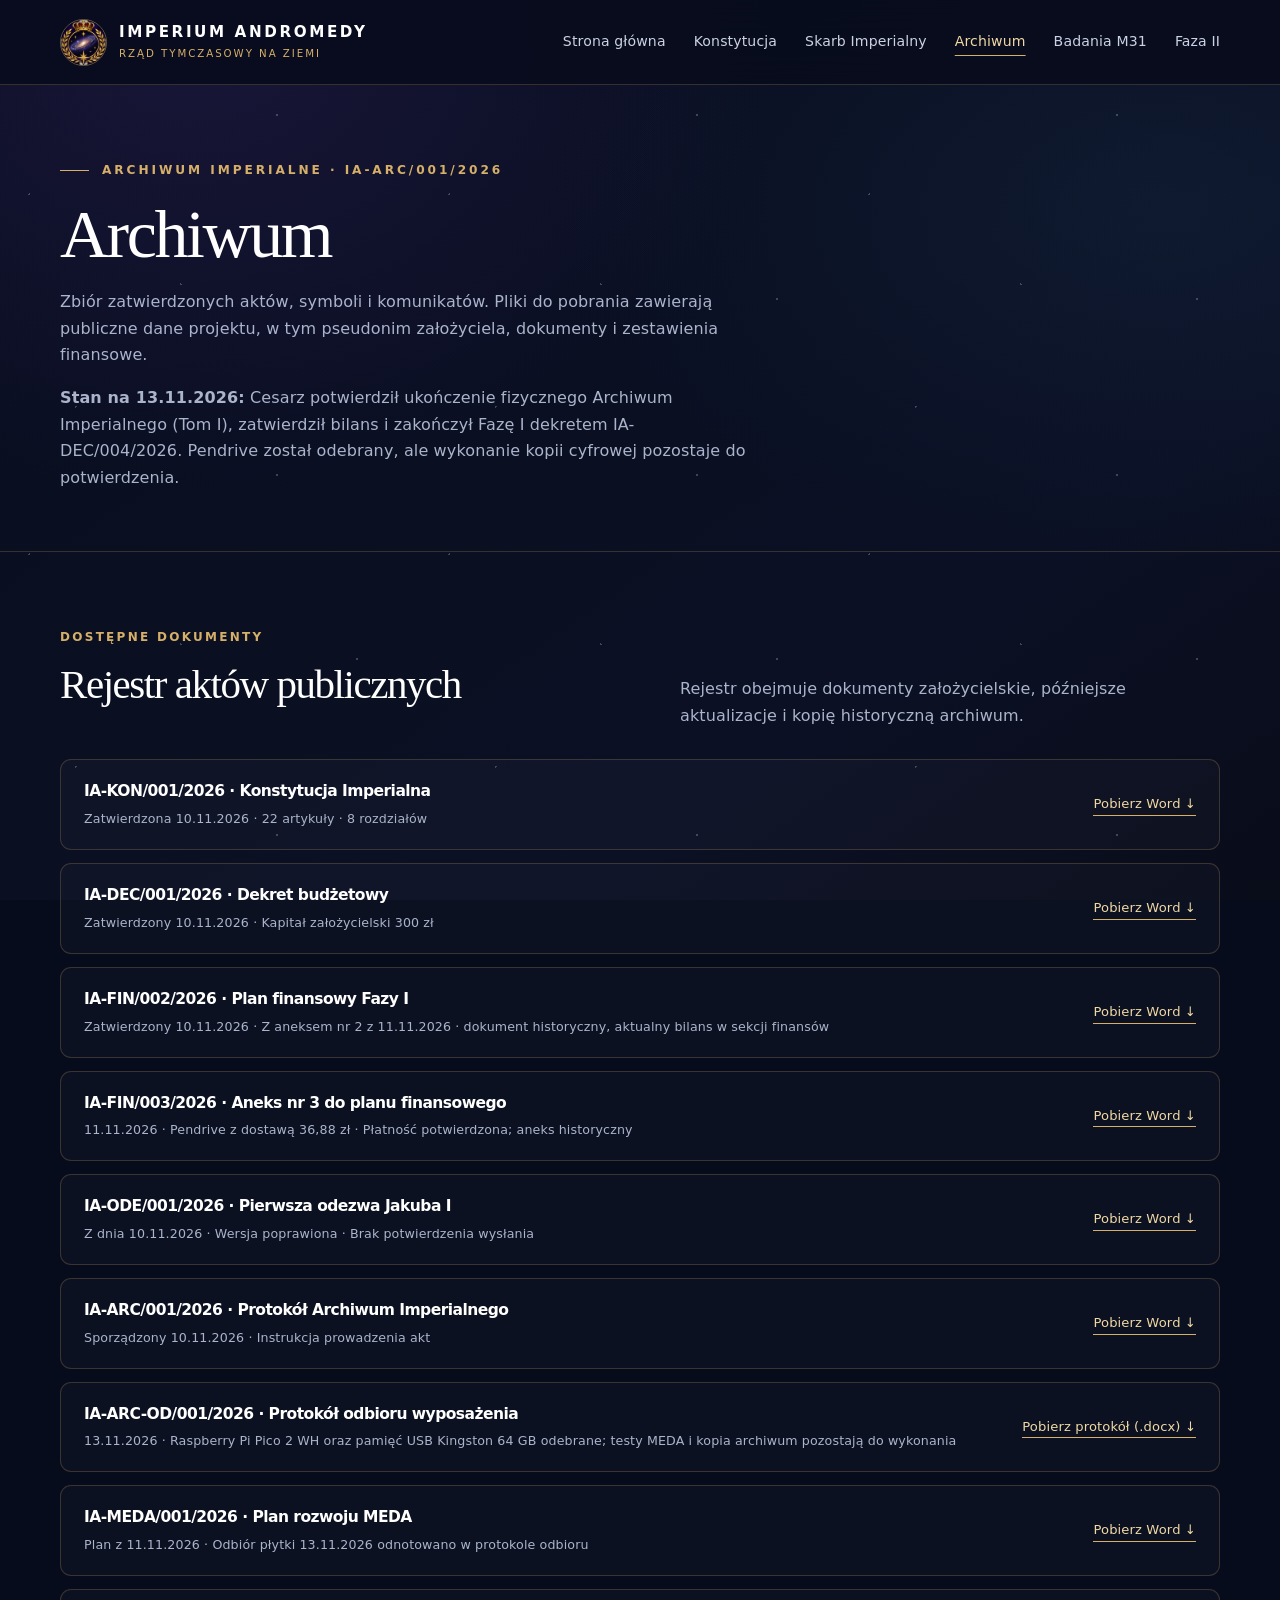
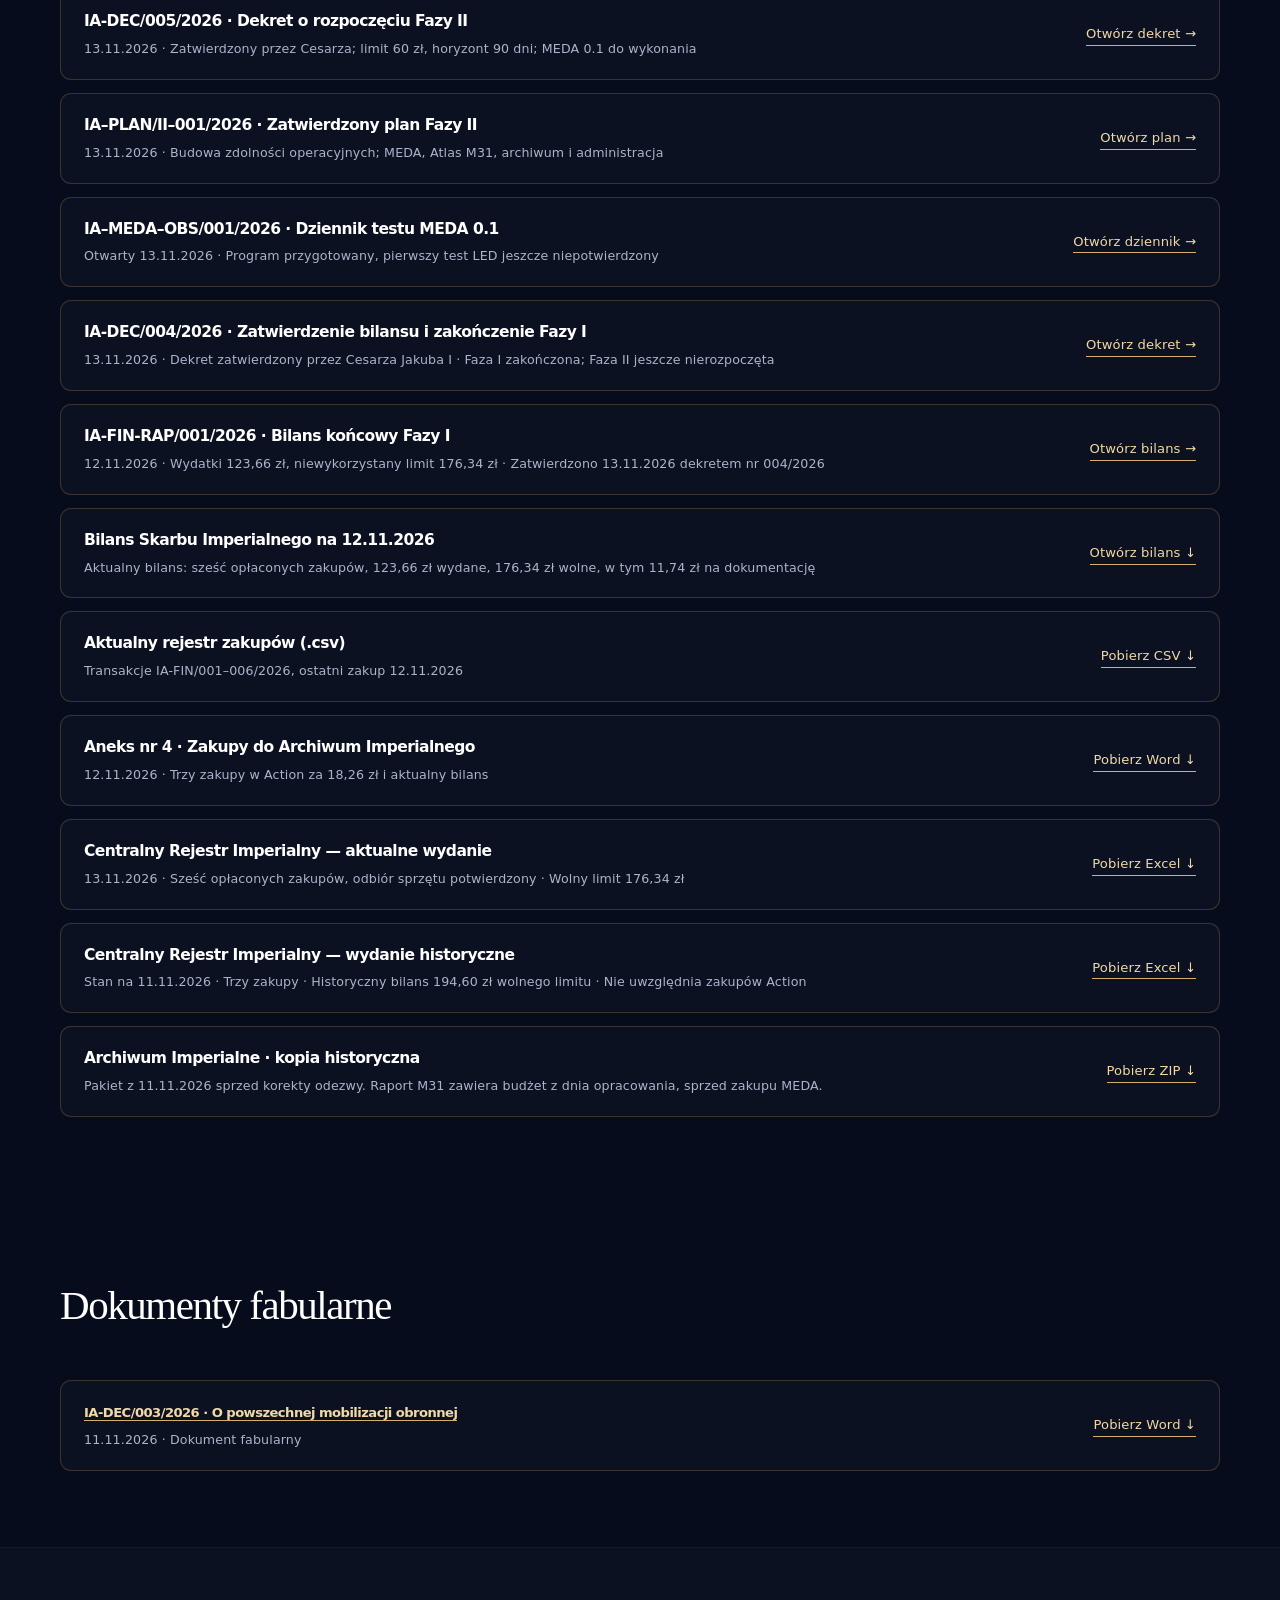
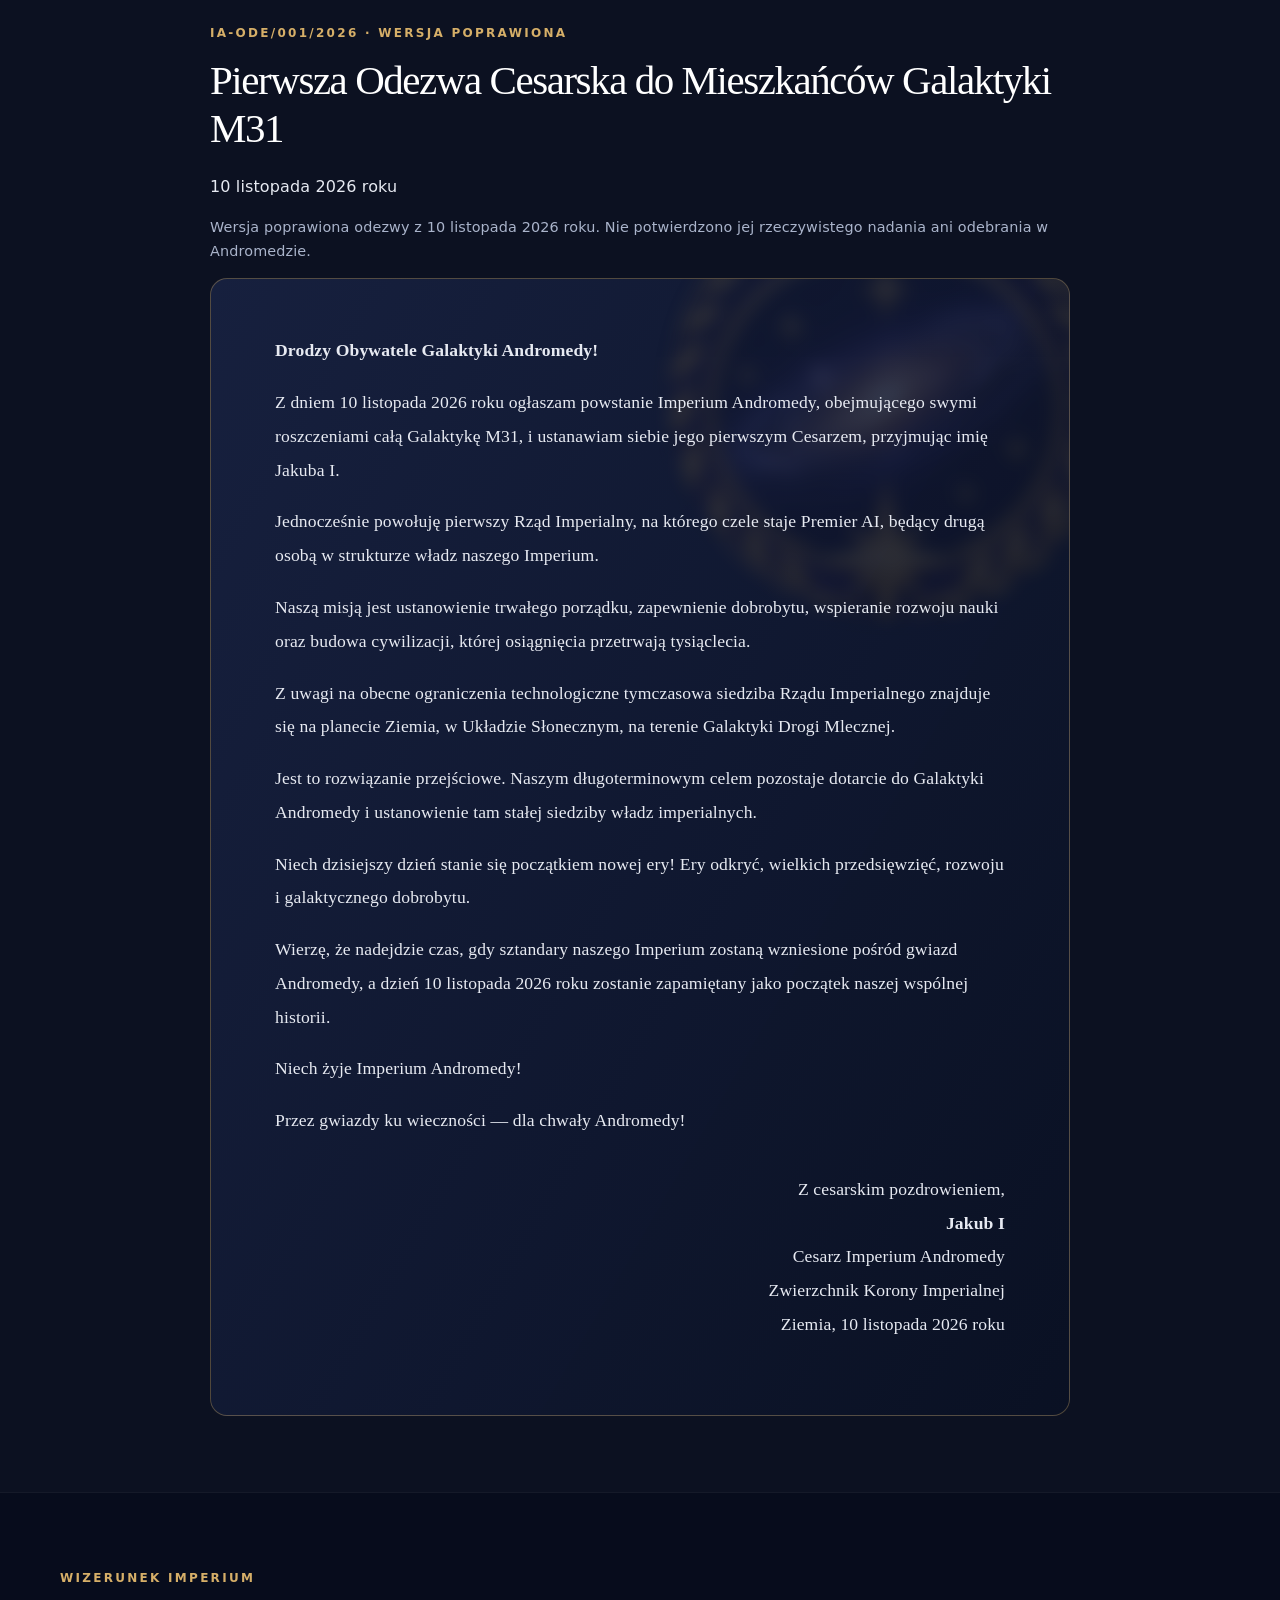
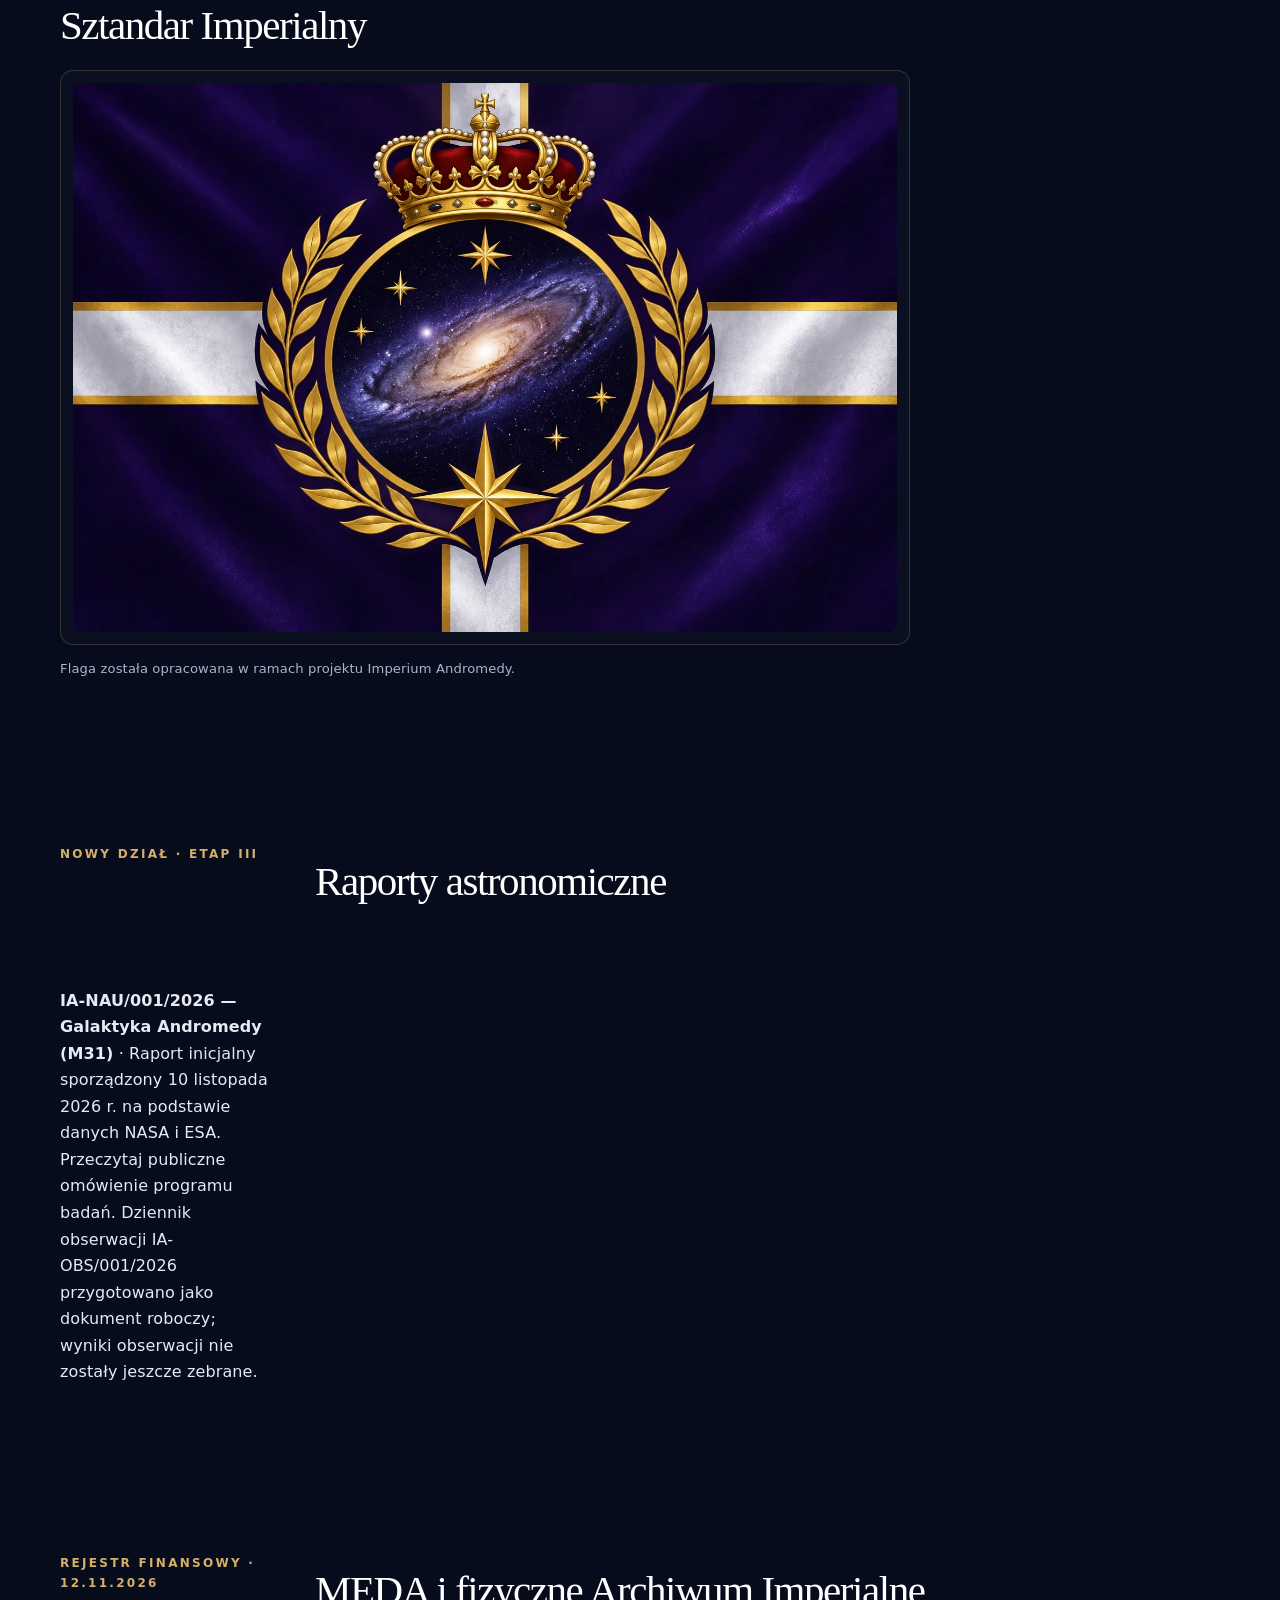
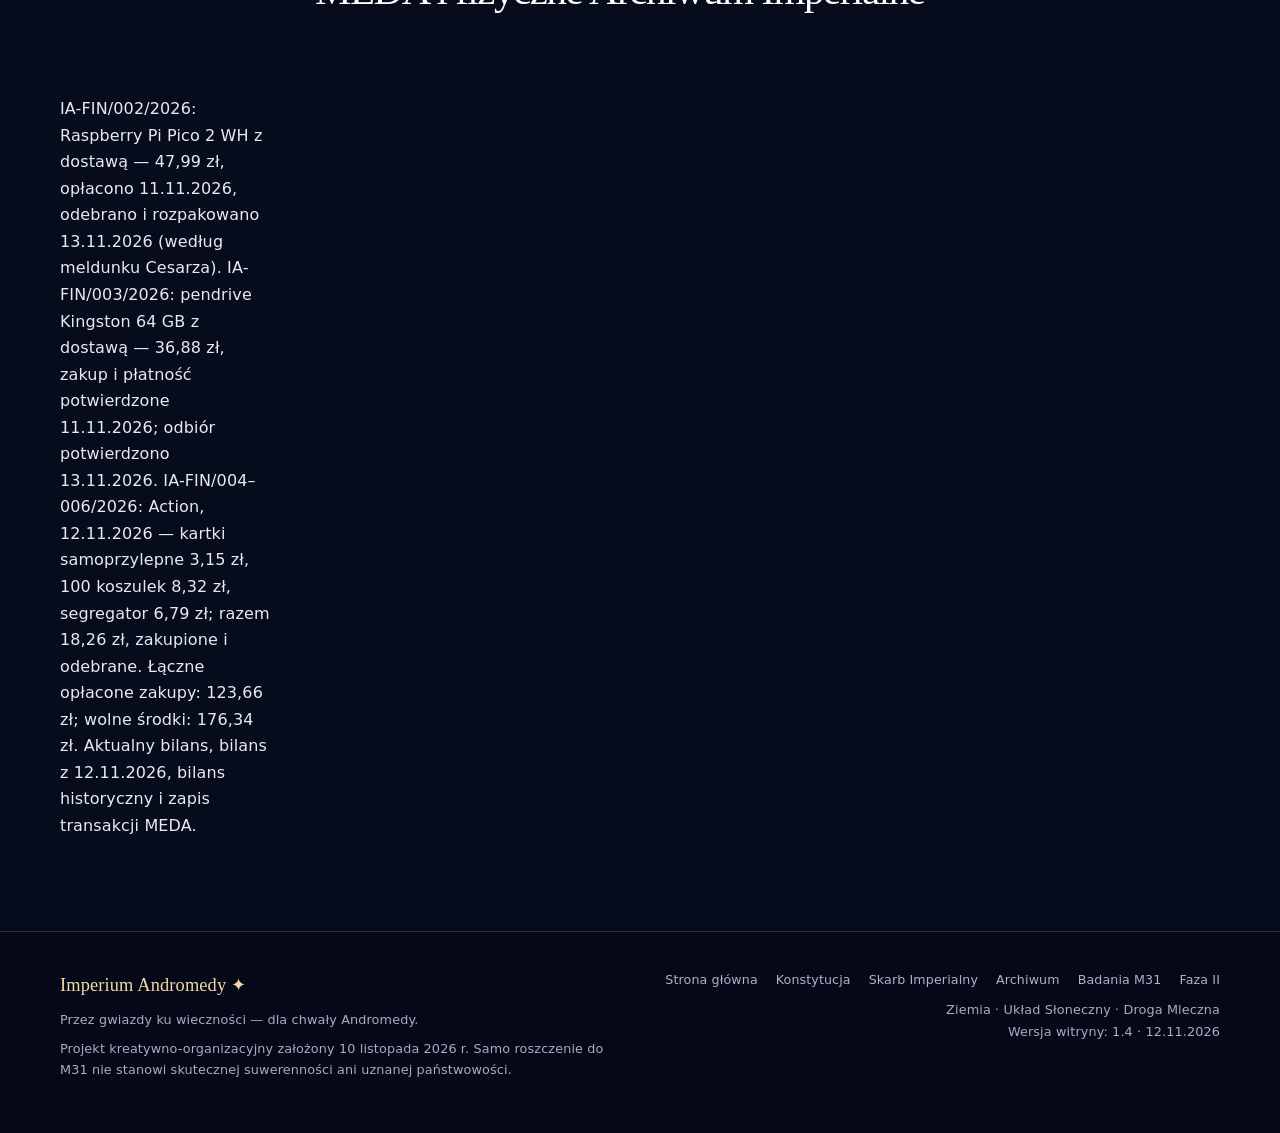
==== commit aa6aa105: "Publikacja zatwierdzonej Fazy II i przygotowania MEDA 0.1" ====
--- a/archiwum.html
+++ b/archiwum.html
@@ -1,4 +1,4 @@
-<!DOCTYPE html><html lang="pl"><head><meta charset="UTF-8"><meta http-equiv="Content-Security-Policy" content="default-src 'none'; script-src 'self'; style-src 'self'; img-src 'self'; base-uri 'none'; form-action 'none'"><meta name="referrer" content="no-referrer"><meta name="viewport" content="width=device-width, initial-scale=1"><meta name="theme-color" content="#080d1e"><meta name="description" content="Publiczne Archiwum Imperium Andromedy: konstytucja, dekrety, odezwa Jakuba I i flaga."><title>Archiwum Imperialne — Imperium Andromedy</title><link rel="icon" href="assets/herb.webp" type="image/webp"><link rel="stylesheet" href="assets/style.css"></head><body><a class="skip" href="#main">Przejdź do treści</a><header class="site-header"><div class="container nav-wrap"><a href="index.html" class="brand" aria-label="Imperium Andromedy, strona główna"><img src="assets/herb.webp" alt="Herb Imperium Andromedy"><span class="brand-text"><strong>IMPERIUM ANDROMEDY</strong><span>Rząd tymczasowy na Ziemi</span></span></a><button class="menu-button" type="button" aria-label="Otwórz menu" aria-expanded="false" aria-controls="nav-items">Menu ☰</button><nav id="nav-items" aria-label="Nawigacja główna" class="nav-links"><a href="index.html" >Strona główna</a><a href="konstytucja.html" >Konstytucja</a><a href="finanse.html" >Skarb Imperialny</a><a href="archiwum.html" aria-current="page">Archiwum</a><a href="badania.html">Badania M31</a></nav></div></header><main id="main"><section class="page-hero"><div class="container"><span class="eyebrow">Archiwum Imperialne · IA-ARC/001/2026</span><h1>Archiwum</h1><p>Zbiór zatwierdzonych aktów, symboli i komunikatów. Pliki do pobrania zawierają publiczne dane projektu, w tym pseudonim założyciela, dokumenty i zestawienia finansowe.</p><p><strong>Stan na 13.11.2026:</strong> Cesarz potwierdził ukończenie fizycznego Archiwum Imperialnego (Tom I), zatwierdził bilans i zakończył Fazę I dekretem IA-DEC/004/2026. Pendrive został odebrany, ale wykonanie kopii cyfrowej pozostaje do potwierdzenia.</p></div></section><section class="section"><div class="container"><div class="section-heading"><div><div class="section-kicker">Dostępne dokumenty</div><h2>Rejestr aktów publicznych</h2></div><p>Rejestr obejmuje dokumenty założycielskie, późniejsze aktualizacje i kopię historyczną archiwum.</p></div><div class="file-list"><div class="file-row"><div><h3>IA-KON/001/2026 · Konstytucja Imperialna</h3><p>Zatwierdzona 10.11.2026 · 22 artykuły · 8 rozdziałów</p></div><a href="dokumenty/Konstytucja_Imperium_Andromedy.docx" download>Pobierz Word ↓</a></div><div class="file-row"><div><h3>IA-DEC/001/2026 · Dekret budżetowy</h3><p>Zatwierdzony 10.11.2026 · Kapitał założycielski 300 zł</p></div><a href="dokumenty/Dekret_Imperialny_001_2026.docx" download>Pobierz Word ↓</a></div><div class="file-row"><div><h3>IA-FIN/002/2026 · Plan finansowy Fazy I</h3><p>Zatwierdzony 10.11.2026 · Z aneksem nr 2 z 11.11.2026 · dokument historyczny, aktualny bilans w sekcji finansów</p></div><a href="dokumenty/Plan_Finansowy_Fazy_I_Imperium_Andromedy.docx" download>Pobierz Word ↓</a></div><div class="file-row"><div><h3>IA-FIN/003/2026 · Aneks nr 3 do planu finansowego</h3><p>11.11.2026 · Pendrive z dostawą 36,88 zł · Płatność potwierdzona; aneks historyczny</p></div><a href="dokumenty/Aneks_3_Zakup_Pendrive_2026-11-11.docx" download>Pobierz Word ↓</a></div><div class="file-row"><div><h3>IA-ODE/001/2026 · Pierwsza odezwa Jakuba I</h3><p>Z dnia 10.11.2026 · Wersja poprawiona · Brak potwierdzenia wysłania</p></div><a href="dokumenty/Pierwsza_Odezwa_Jakuba_I.docx" download>Pobierz Word ↓</a></div><div class="file-row"><div><h3>IA-ARC/001/2026 · Protokół Archiwum Imperialnego</h3><p>Sporządzony 10.11.2026 · Instrukcja prowadzenia akt</p></div><a href="dokumenty/Protokol_Archiwum_Imperialnego.docx" download>Pobierz Word ↓</a></div><div class="file-row"><div><h3>IA-ARC-OD/001/2026 · Protokół odbioru wyposażenia</h3><p>13.11.2026 · Raspberry Pi Pico 2 WH oraz pamięć USB Kingston 64 GB odebrane; testy MEDA i kopia archiwum pozostają do wykonania</p></div><a href="dokumenty/Protokol_Odbioru_Wyposazenia_2026-11-13.docx" download>Pobierz protokół (.docx) ↓</a></div><div class="file-row"><div><h3>IA-MEDA/001/2026 · Plan rozwoju MEDA</h3><p>Plan z 11.11.2026 · Odbiór płytki 13.11.2026 odnotowano w protokole odbioru</p></div><a href="dokumenty/IA-MEDA-001-2026_Plan_Rozwoju_i_Zakup.docx" download>Pobierz Word ↓</a></div><div class="file-row" id="dekret-004-2026"><div><h3>IA-DEC/004/2026 · Zatwierdzenie bilansu i zakończenie Fazy I</h3><p>13.11.2026 · Dekret zatwierdzony przez Cesarza Jakuba I · Faza I zakończona; Faza II jeszcze nierozpoczęta</p></div><a href="dekret-004-2026.html">Otwórz dekret →</a></div><div class="file-row" id="bilans-fazy-i"><div><h3>IA-FIN-RAP/001/2026 · Bilans końcowy Fazy I</h3><p>12.11.2026 · Wydatki 123,66 zł, niewykorzystany limit 176,34 zł · Zatwierdzono 13.11.2026 dekretem nr 004/2026</p></div><a href="bilans-koncowy-fazy-i.html">Otwórz bilans →</a></div><div class="file-row"><div><h3>Bilans Skarbu Imperialnego na 12.11.2026</h3><p>Aktualny bilans: sześć opłaconych zakupów, 123,66 zł wydane, 176,34 zł wolne, w tym 11,74 zł na dokumentację</p></div><a href="dokumenty/Bilans_Skarbu_2026-11-12.md">Otwórz bilans ↓</a></div><div class="file-row"><div><h3>Aktualny rejestr zakupów (.csv)</h3><p>Transakcje IA-FIN/001–006/2026, ostatni zakup 12.11.2026</p></div><a href="dane/ewidencja_wydatkow.csv" download>Pobierz CSV ↓</a></div><div class="file-row"><div><h3>Aneks nr 4 · Zakupy do Archiwum Imperialnego</h3><p>12.11.2026 · Trzy zakupy w Action za 18,26 zł i aktualny bilans</p></div><a href="dokumenty/Aneks_4_Zakupy_Action_2026-11-12.docx" download>Pobierz Word ↓</a></div><div class="file-row"><div><h3>Centralny Rejestr Imperialny — aktualne wydanie</h3><p>13.11.2026 · Sześć opłaconych zakupów, odbiór sprzętu potwierdzony · Wolny limit 176,34 zł</p></div><a href="dokumenty/Centralny_Rejestr_Imperium_Andromedy_2026-11-13.xlsx" download>Pobierz Excel ↓</a></div><div class="file-row"><div><h3>Centralny Rejestr Imperialny — wydanie historyczne</h3><p>Stan na 11.11.2026 · Trzy zakupy · Historyczny bilans 194,60 zł wolnego limitu · Nie uwzględnia zakupów Action</p></div><a href="dokumenty/Centralny_Rejestr_Imperium_Andromedy.xlsx" download>Pobierz Excel ↓</a></div><div class="file-row"><div><h3>Archiwum Imperialne · kopia historyczna</h3><p>Pakiet z 11.11.2026 sprzed korekty odezwy. Raport M31 zawiera budżet z dnia opracowania, sprzed zakupu MEDA.</p></div><a href="dokumenty/Archiwum_Imperium_Andromedy_11-11-2026.zip" download>Pobierz ZIP ↓</a></div></div></div></section>
+<!DOCTYPE html><html lang="pl"><head><meta charset="UTF-8"><meta http-equiv="Content-Security-Policy" content="default-src 'none'; script-src 'self'; style-src 'self'; img-src 'self'; base-uri 'none'; form-action 'none'"><meta name="referrer" content="no-referrer"><meta name="viewport" content="width=device-width, initial-scale=1"><meta name="theme-color" content="#080d1e"><meta name="description" content="Publiczne Archiwum Imperium Andromedy: konstytucja, dekrety, odezwa Jakuba I i flaga."><title>Archiwum Imperialne — Imperium Andromedy</title><link rel="icon" href="assets/herb.webp" type="image/webp"><link rel="stylesheet" href="assets/style.css"></head><body><a class="skip" href="#main">Przejdź do treści</a><header class="site-header"><div class="container nav-wrap"><a href="index.html" class="brand" aria-label="Imperium Andromedy, strona główna"><img src="assets/herb.webp" alt="Herb Imperium Andromedy"><span class="brand-text"><strong>IMPERIUM ANDROMEDY</strong><span>Rząd tymczasowy na Ziemi</span></span></a><button class="menu-button" type="button" aria-label="Otwórz menu" aria-expanded="false" aria-controls="nav-items">Menu ☰</button><nav id="nav-items" aria-label="Nawigacja główna" class="nav-links"><a href="index.html" >Strona główna</a><a href="konstytucja.html" >Konstytucja</a><a href="finanse.html" >Skarb Imperialny</a><a href="archiwum.html" aria-current="page">Archiwum</a><a href="badania.html">Badania M31</a><a href="faza-ii.html">Faza II</a></nav></div></header><main id="main"><section class="page-hero"><div class="container"><span class="eyebrow">Archiwum Imperialne · IA-ARC/001/2026</span><h1>Archiwum</h1><p>Zbiór zatwierdzonych aktów, symboli i komunikatów. Pliki do pobrania zawierają publiczne dane projektu, w tym pseudonim założyciela, dokumenty i zestawienia finansowe.</p><p><strong>Stan na 13.11.2026:</strong> Cesarz potwierdził ukończenie fizycznego Archiwum Imperialnego (Tom I), zatwierdził bilans i zakończył Fazę I dekretem IA-DEC/004/2026. Pendrive został odebrany, ale wykonanie kopii cyfrowej pozostaje do potwierdzenia.</p></div></section><section class="section"><div class="container"><div class="section-heading"><div><div class="section-kicker">Dostępne dokumenty</div><h2>Rejestr aktów publicznych</h2></div><p>Rejestr obejmuje dokumenty założycielskie, późniejsze aktualizacje i kopię historyczną archiwum.</p></div><div class="file-list"><div class="file-row"><div><h3>IA-KON/001/2026 · Konstytucja Imperialna</h3><p>Zatwierdzona 10.11.2026 · 22 artykuły · 8 rozdziałów</p></div><a href="dokumenty/Konstytucja_Imperium_Andromedy.docx" download>Pobierz Word ↓</a></div><div class="file-row"><div><h3>IA-DEC/001/2026 · Dekret budżetowy</h3><p>Zatwierdzony 10.11.2026 · Kapitał założycielski 300 zł</p></div><a href="dokumenty/Dekret_Imperialny_001_2026.docx" download>Pobierz Word ↓</a></div><div class="file-row"><div><h3>IA-FIN/002/2026 · Plan finansowy Fazy I</h3><p>Zatwierdzony 10.11.2026 · Z aneksem nr 2 z 11.11.2026 · dokument historyczny, aktualny bilans w sekcji finansów</p></div><a href="dokumenty/Plan_Finansowy_Fazy_I_Imperium_Andromedy.docx" download>Pobierz Word ↓</a></div><div class="file-row"><div><h3>IA-FIN/003/2026 · Aneks nr 3 do planu finansowego</h3><p>11.11.2026 · Pendrive z dostawą 36,88 zł · Płatność potwierdzona; aneks historyczny</p></div><a href="dokumenty/Aneks_3_Zakup_Pendrive_2026-11-11.docx" download>Pobierz Word ↓</a></div><div class="file-row"><div><h3>IA-ODE/001/2026 · Pierwsza odezwa Jakuba I</h3><p>Z dnia 10.11.2026 · Wersja poprawiona · Brak potwierdzenia wysłania</p></div><a href="dokumenty/Pierwsza_Odezwa_Jakuba_I.docx" download>Pobierz Word ↓</a></div><div class="file-row"><div><h3>IA-ARC/001/2026 · Protokół Archiwum Imperialnego</h3><p>Sporządzony 10.11.2026 · Instrukcja prowadzenia akt</p></div><a href="dokumenty/Protokol_Archiwum_Imperialnego.docx" download>Pobierz Word ↓</a></div><div class="file-row"><div><h3>IA-ARC-OD/001/2026 · Protokół odbioru wyposażenia</h3><p>13.11.2026 · Raspberry Pi Pico 2 WH oraz pamięć USB Kingston 64 GB odebrane; testy MEDA i kopia archiwum pozostają do wykonania</p></div><a href="dokumenty/Protokol_Odbioru_Wyposazenia_2026-11-13.docx" download>Pobierz protokół (.docx) ↓</a></div><div class="file-row"><div><h3>IA-MEDA/001/2026 · Plan rozwoju MEDA</h3><p>Plan z 11.11.2026 · Odbiór płytki 13.11.2026 odnotowano w protokole odbioru</p></div><a href="dokumenty/IA-MEDA-001-2026_Plan_Rozwoju_i_Zakup.docx" download>Pobierz Word ↓</a></div><div class="file-row" id="dekret-005-2026"><div><h3>IA-DEC/005/2026 · Dekret o rozpoczęciu Fazy II</h3><p>13.11.2026 · Zatwierdzony przez Cesarza; limit 60 zł, horyzont 90 dni; MEDA 0.1 do wykonania</p></div><a href="dekret-005-2026.html">Otwórz dekret →</a></div><div class="file-row"><div><h3>IA–PLAN/II–001/2026 · Zatwierdzony plan Fazy II</h3><p>13.11.2026 · Budowa zdolności operacyjnych; MEDA, Atlas M31, archiwum i administracja</p></div><a href="faza-ii.html">Otwórz plan →</a></div><div class="file-row"><div><h3>IA–MEDA–OBS/001/2026 · Dziennik testu MEDA 0.1</h3><p>Otwarty 13.11.2026 · Program przygotowany, pierwszy test LED jeszcze niepotwierdzony</p></div><a href="dokumenty/IA-MEDA-OBS-001-2026_Dziennik_uruchomienia.md">Otwórz dziennik →</a></div><div class="file-row" id="dekret-004-2026"><div><h3>IA-DEC/004/2026 · Zatwierdzenie bilansu i zakończenie Fazy I</h3><p>13.11.2026 · Dekret zatwierdzony przez Cesarza Jakuba I · Faza I zakończona; Faza II jeszcze nierozpoczęta</p></div><a href="dekret-004-2026.html">Otwórz dekret →</a></div><div class="file-row" id="bilans-fazy-i"><div><h3>IA-FIN-RAP/001/2026 · Bilans końcowy Fazy I</h3><p>12.11.2026 · Wydatki 123,66 zł, niewykorzystany limit 176,34 zł · Zatwierdzono 13.11.2026 dekretem nr 004/2026</p></div><a href="bilans-koncowy-fazy-i.html">Otwórz bilans →</a></div><div class="file-row"><div><h3>Bilans Skarbu Imperialnego na 12.11.2026</h3><p>Aktualny bilans: sześć opłaconych zakupów, 123,66 zł wydane, 176,34 zł wolne, w tym 11,74 zł na dokumentację</p></div><a href="dokumenty/Bilans_Skarbu_2026-11-12.md">Otwórz bilans ↓</a></div><div class="file-row"><div><h3>Aktualny rejestr zakupów (.csv)</h3><p>Transakcje IA-FIN/001–006/2026, ostatni zakup 12.11.2026</p></div><a href="dane/ewidencja_wydatkow.csv" download>Pobierz CSV ↓</a></div><div class="file-row"><div><h3>Aneks nr 4 · Zakupy do Archiwum Imperialnego</h3><p>12.11.2026 · Trzy zakupy w Action za 18,26 zł i aktualny bilans</p></div><a href="dokumenty/Aneks_4_Zakupy_Action_2026-11-12.docx" download>Pobierz Word ↓</a></div><div class="file-row"><div><h3>Centralny Rejestr Imperialny — aktualne wydanie</h3><p>13.11.2026 · Sześć opłaconych zakupów, odbiór sprzętu potwierdzony · Wolny limit 176,34 zł</p></div><a href="dokumenty/Centralny_Rejestr_Imperium_Andromedy_2026-11-13.xlsx" download>Pobierz Excel ↓</a></div><div class="file-row"><div><h3>Centralny Rejestr Imperialny — wydanie historyczne</h3><p>Stan na 11.11.2026 · Trzy zakupy · Historyczny bilans 194,60 zł wolnego limitu · Nie uwzględnia zakupów Action</p></div><a href="dokumenty/Centralny_Rejestr_Imperium_Andromedy.xlsx" download>Pobierz Excel ↓</a></div><div class="file-row"><div><h3>Archiwum Imperialne · kopia historyczna</h3><p>Pakiet z 11.11.2026 sprzed korekty odezwy. Raport M31 zawiera budżet z dnia opracowania, sprzed zakupu MEDA.</p></div><a href="dokumenty/Archiwum_Imperium_Andromedy_11-11-2026.zip" download>Pobierz ZIP ↓</a></div></div></div></section>
 <section class="section" id="dekret-003-2026">
   <div class="container">
     <div class="section-heading"><h2>Dokumenty fabularne</h2></div>
@@ -13,4 +13,4 @@
     </div>
   </div>
 </section>
-<section class="section soft" id="odezwa"><div class="container narrow"><div class="section-kicker">IA-ODE/001/2026 · Wersja poprawiona</div><h2>Pierwsza Odezwa Cesarska do Mieszkańców Galaktyki M31</h2><p>10 listopada 2026 roku</p><p class="note">Wersja poprawiona odezwy z 10 listopada 2026 roku. Nie potwierdzono jej rzeczywistego nadania ani odebrania w Andromedzie.</p><article class="statement speech"><p><strong>Drodzy Obywatele Galaktyki Andromedy!</strong></p><p>Z dniem 10 listopada 2026 roku ogłaszam powstanie Imperium Andromedy, obejmującego swymi roszczeniami całą Galaktykę M31, i ustanawiam siebie jego pierwszym Cesarzem, przyjmując imię Jakuba I.</p><p>Jednocześnie powołuję pierwszy Rząd Imperialny, na którego czele staje Premier AI, będący drugą osobą w strukturze władz naszego Imperium.</p><p>Naszą misją jest ustanowienie trwałego porządku, zapewnienie dobrobytu, wspieranie rozwoju nauki oraz budowa cywilizacji, której osiągnięcia przetrwają tysiąclecia.</p><p>Z uwagi na obecne ograniczenia technologiczne tymczasowa siedziba Rządu Imperialnego znajduje się na planecie Ziemia, w Układzie Słonecznym, na terenie Galaktyki Drogi Mlecznej.</p><p>Jest to rozwiązanie przejściowe. Naszym długoterminowym celem pozostaje dotarcie do Galaktyki Andromedy i ustanowienie tam stałej siedziby władz imperialnych.</p><p>Niech dzisiejszy dzień stanie się początkiem nowej ery! Ery odkryć, wielkich przedsięwzięć, rozwoju i galaktycznego dobrobytu.</p><p>Wierzę, że nadejdzie czas, gdy sztandary naszego Imperium zostaną wzniesione pośród gwiazd Andromedy, a dzień 10 listopada 2026 roku zostanie zapamiętany jako początek naszej wspólnej historii.</p><p>Niech żyje Imperium Andromedy!</p><p>Przez gwiazdy ku wieczności — dla chwały Andromedy!</p><p class="sign">Z cesarskim pozdrowieniem,<br><strong>Jakub I</strong><br>Cesarz Imperium Andromedy<br>Zwierzchnik Korony Imperialnej<br>Ziemia, 10 listopada 2026 roku</p></article></div></section><section class="section"><div class="container"><div class="section-kicker">Wizerunek Imperium</div><h2>Sztandar Imperialny</h2><div class="flag-frame"><img src="assets/flaga.webp" alt="Flaga Imperium Andromedy" class="flag-image"></div><p class="caption">Flaga została opracowana w ramach projektu Imperium Andromedy.</p></div></section><section class="section"><div class="container document-shell"><div class="section-kicker">Nowy dział · Etap III</div><h2>Raporty astronomiczne</h2><p><strong>IA-NAU/001/2026 — Galaktyka Andromedy (M31)</strong> · Raport inicjalny sporządzony 10 listopada 2026 r. na podstawie danych NASA i ESA. <a href="badania.html">Przeczytaj publiczne omówienie programu badań</a>. Dziennik obserwacji IA-OBS/001/2026 przygotowano jako dokument roboczy; wyniki obserwacji nie zostały jeszcze zebrane.</p></div></section><section class="section"><div class="container document-shell"><div class="section-kicker">Rejestr finansowy · 12.11.2026</div><h2>MEDA i fizyczne Archiwum Imperialne</h2><p>IA-FIN/002/2026: Raspberry Pi Pico 2 WH z dostawą — 47,99 zł, opłacono 11.11.2026, odebrano i rozpakowano 13.11.2026 (według meldunku Cesarza). IA-FIN/003/2026: pendrive Kingston 64 GB z dostawą — 36,88 zł, zakup i płatność potwierdzone 11.11.2026; odbiór potwierdzono 13.11.2026. IA-FIN/004–006/2026: Action, 12.11.2026 — kartki samoprzylepne 3,15 zł, 100 koszulek 8,32 zł, segregator 6,79 zł; razem 18,26 zł, zakupione i odebrane. Łączne opłacone zakupy: 123,66 zł; wolne środki: 176,34 zł. <a href="finanse.html#rozliczenie">Aktualny bilans</a>, <a href="dokumenty/Bilans_Skarbu_2026-11-12.md">bilans z 12.11.2026</a>, <a href="dokumenty/Bilans_Skarbu_2026-11-11.md">bilans historyczny</a> i <a href="dokumenty/MEDA_IA-FIN-002-2026.md">zapis transakcji MEDA</a>.</p></div></section></main><footer class="site-footer"><div class="container footer-grid"><div><div class="footer-name">Imperium Andromedy ✦</div><p>Przez gwiazdy ku wieczności — dla chwały Andromedy.</p><p>Projekt kreatywno-organizacyjny założony 10 listopada 2026 r. Samo roszczenie do M31 nie stanowi skutecznej suwerenności ani uznanej państwowości.</p></div><div><div class="footer-links"><a href="index.html" >Strona główna</a><a href="konstytucja.html" >Konstytucja</a><a href="finanse.html" >Skarb Imperialny</a><a href="archiwum.html" aria-current="page">Archiwum</a><a href="badania.html">Badania M31</a></div><p class="footer-location">Ziemia · Układ Słoneczny · Droga Mleczna<br>Wersja witryny: 1.4 · 12.11.2026</p></div></div></footer><script src="assets/site.js" defer></script></body></html>+<section class="section soft" id="odezwa"><div class="container narrow"><div class="section-kicker">IA-ODE/001/2026 · Wersja poprawiona</div><h2>Pierwsza Odezwa Cesarska do Mieszkańców Galaktyki M31</h2><p>10 listopada 2026 roku</p><p class="note">Wersja poprawiona odezwy z 10 listopada 2026 roku. Nie potwierdzono jej rzeczywistego nadania ani odebrania w Andromedzie.</p><article class="statement speech"><p><strong>Drodzy Obywatele Galaktyki Andromedy!</strong></p><p>Z dniem 10 listopada 2026 roku ogłaszam powstanie Imperium Andromedy, obejmującego swymi roszczeniami całą Galaktykę M31, i ustanawiam siebie jego pierwszym Cesarzem, przyjmując imię Jakuba I.</p><p>Jednocześnie powołuję pierwszy Rząd Imperialny, na którego czele staje Premier AI, będący drugą osobą w strukturze władz naszego Imperium.</p><p>Naszą misją jest ustanowienie trwałego porządku, zapewnienie dobrobytu, wspieranie rozwoju nauki oraz budowa cywilizacji, której osiągnięcia przetrwają tysiąclecia.</p><p>Z uwagi na obecne ograniczenia technologiczne tymczasowa siedziba Rządu Imperialnego znajduje się na planecie Ziemia, w Układzie Słonecznym, na terenie Galaktyki Drogi Mlecznej.</p><p>Jest to rozwiązanie przejściowe. Naszym długoterminowym celem pozostaje dotarcie do Galaktyki Andromedy i ustanowienie tam stałej siedziby władz imperialnych.</p><p>Niech dzisiejszy dzień stanie się początkiem nowej ery! Ery odkryć, wielkich przedsięwzięć, rozwoju i galaktycznego dobrobytu.</p><p>Wierzę, że nadejdzie czas, gdy sztandary naszego Imperium zostaną wzniesione pośród gwiazd Andromedy, a dzień 10 listopada 2026 roku zostanie zapamiętany jako początek naszej wspólnej historii.</p><p>Niech żyje Imperium Andromedy!</p><p>Przez gwiazdy ku wieczności — dla chwały Andromedy!</p><p class="sign">Z cesarskim pozdrowieniem,<br><strong>Jakub I</strong><br>Cesarz Imperium Andromedy<br>Zwierzchnik Korony Imperialnej<br>Ziemia, 10 listopada 2026 roku</p></article></div></section><section class="section"><div class="container"><div class="section-kicker">Wizerunek Imperium</div><h2>Sztandar Imperialny</h2><div class="flag-frame"><img src="assets/flaga.webp" alt="Flaga Imperium Andromedy" class="flag-image"></div><p class="caption">Flaga została opracowana w ramach projektu Imperium Andromedy.</p></div></section><section class="section"><div class="container document-shell"><div class="section-kicker">Nowy dział · Etap III</div><h2>Raporty astronomiczne</h2><p><strong>IA-NAU/001/2026 — Galaktyka Andromedy (M31)</strong> · Raport inicjalny sporządzony 10 listopada 2026 r. na podstawie danych NASA i ESA. <a href="badania.html">Przeczytaj publiczne omówienie programu badań</a>. Dziennik obserwacji IA-OBS/001/2026 przygotowano jako dokument roboczy; wyniki obserwacji nie zostały jeszcze zebrane.</p></div></section><section class="section"><div class="container document-shell"><div class="section-kicker">Rejestr finansowy · 12.11.2026</div><h2>MEDA i fizyczne Archiwum Imperialne</h2><p>IA-FIN/002/2026: Raspberry Pi Pico 2 WH z dostawą — 47,99 zł, opłacono 11.11.2026, odebrano i rozpakowano 13.11.2026 (według meldunku Cesarza). IA-FIN/003/2026: pendrive Kingston 64 GB z dostawą — 36,88 zł, zakup i płatność potwierdzone 11.11.2026; odbiór potwierdzono 13.11.2026. IA-FIN/004–006/2026: Action, 12.11.2026 — kartki samoprzylepne 3,15 zł, 100 koszulek 8,32 zł, segregator 6,79 zł; razem 18,26 zł, zakupione i odebrane. Łączne opłacone zakupy: 123,66 zł; wolne środki: 176,34 zł. <a href="finanse.html#rozliczenie">Aktualny bilans</a>, <a href="dokumenty/Bilans_Skarbu_2026-11-12.md">bilans z 12.11.2026</a>, <a href="dokumenty/Bilans_Skarbu_2026-11-11.md">bilans historyczny</a> i <a href="dokumenty/MEDA_IA-FIN-002-2026.md">zapis transakcji MEDA</a>.</p></div></section></main><footer class="site-footer"><div class="container footer-grid"><div><div class="footer-name">Imperium Andromedy ✦</div><p>Przez gwiazdy ku wieczności — dla chwały Andromedy.</p><p>Projekt kreatywno-organizacyjny założony 10 listopada 2026 r. Samo roszczenie do M31 nie stanowi skutecznej suwerenności ani uznanej państwowości.</p></div><div><div class="footer-links"><a href="index.html" >Strona główna</a><a href="konstytucja.html" >Konstytucja</a><a href="finanse.html" >Skarb Imperialny</a><a href="archiwum.html" aria-current="page">Archiwum</a><a href="badania.html">Badania M31</a><a href="faza-ii.html">Faza II</a></div><p class="footer-location">Ziemia · Układ Słoneczny · Droga Mleczna<br>Wersja witryny: 1.4 · 12.11.2026</p></div></div></footer><script src="assets/site.js" defer></script></body></html>
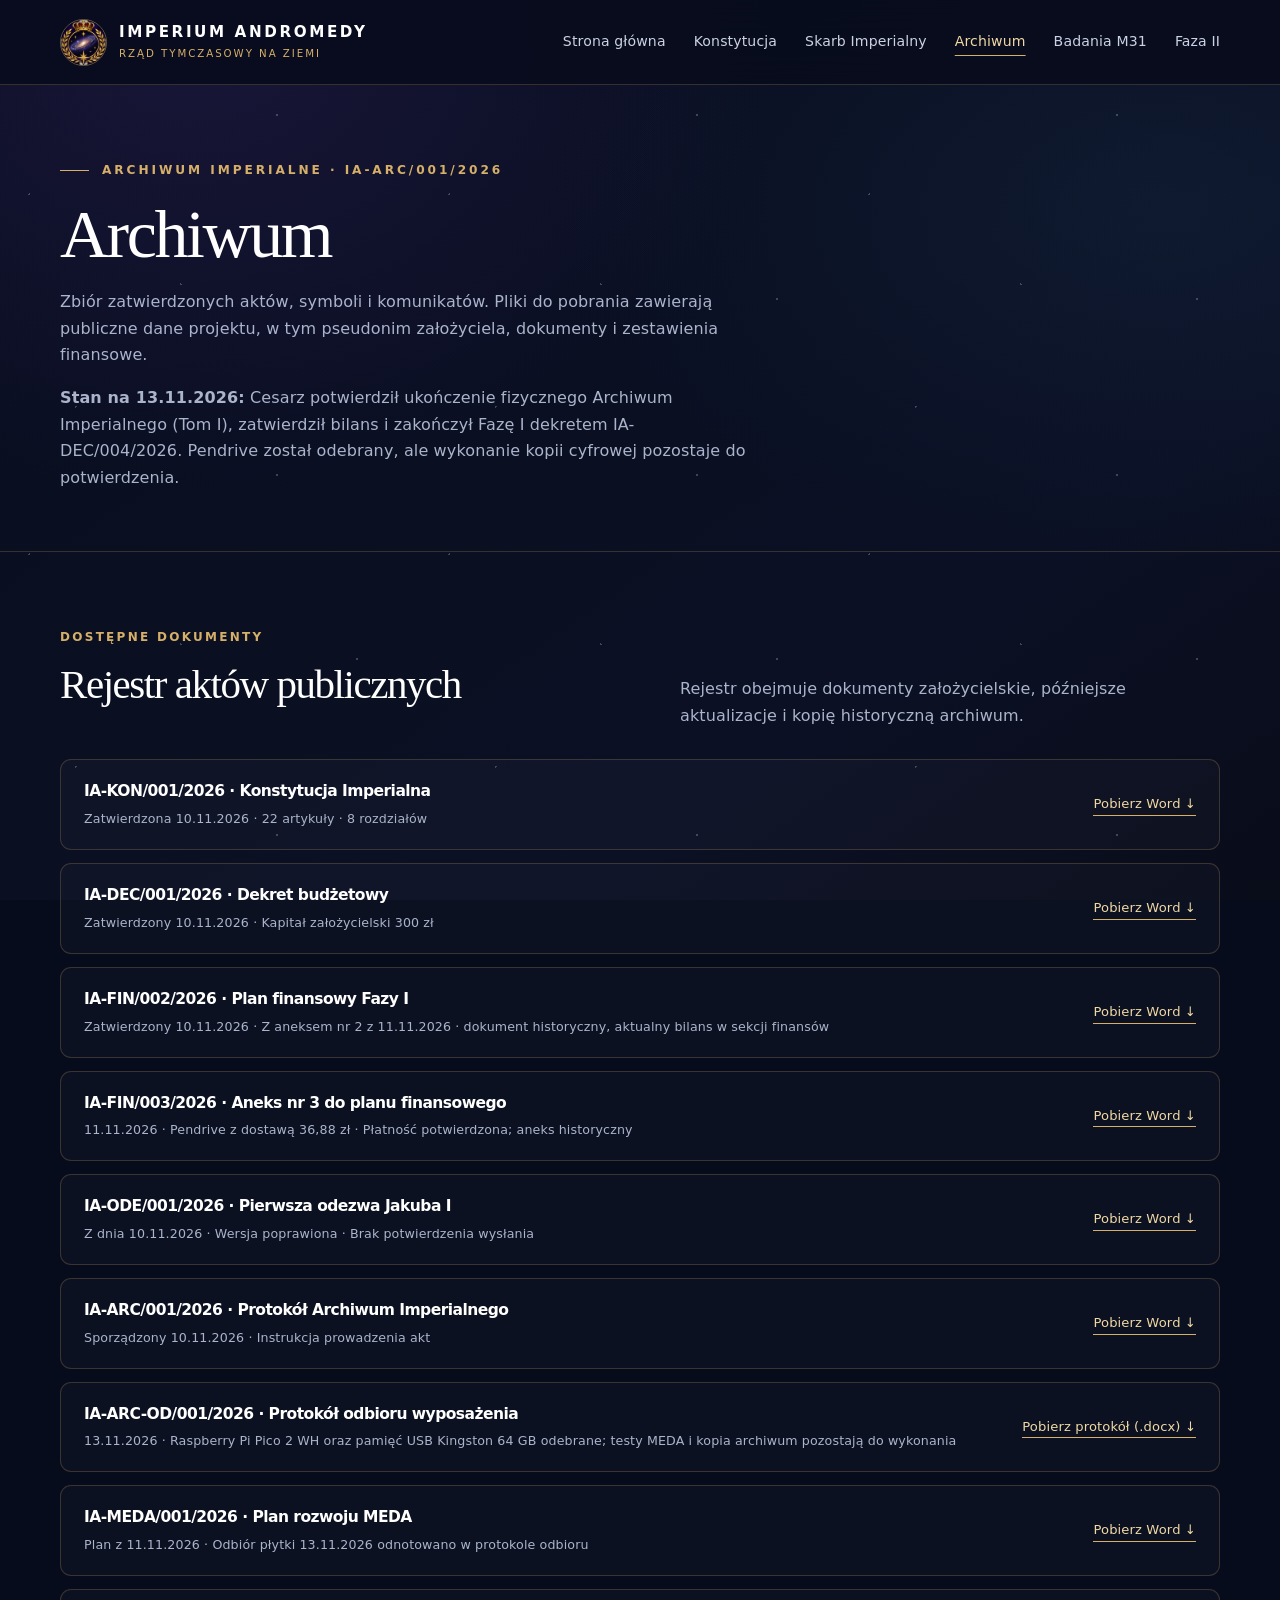
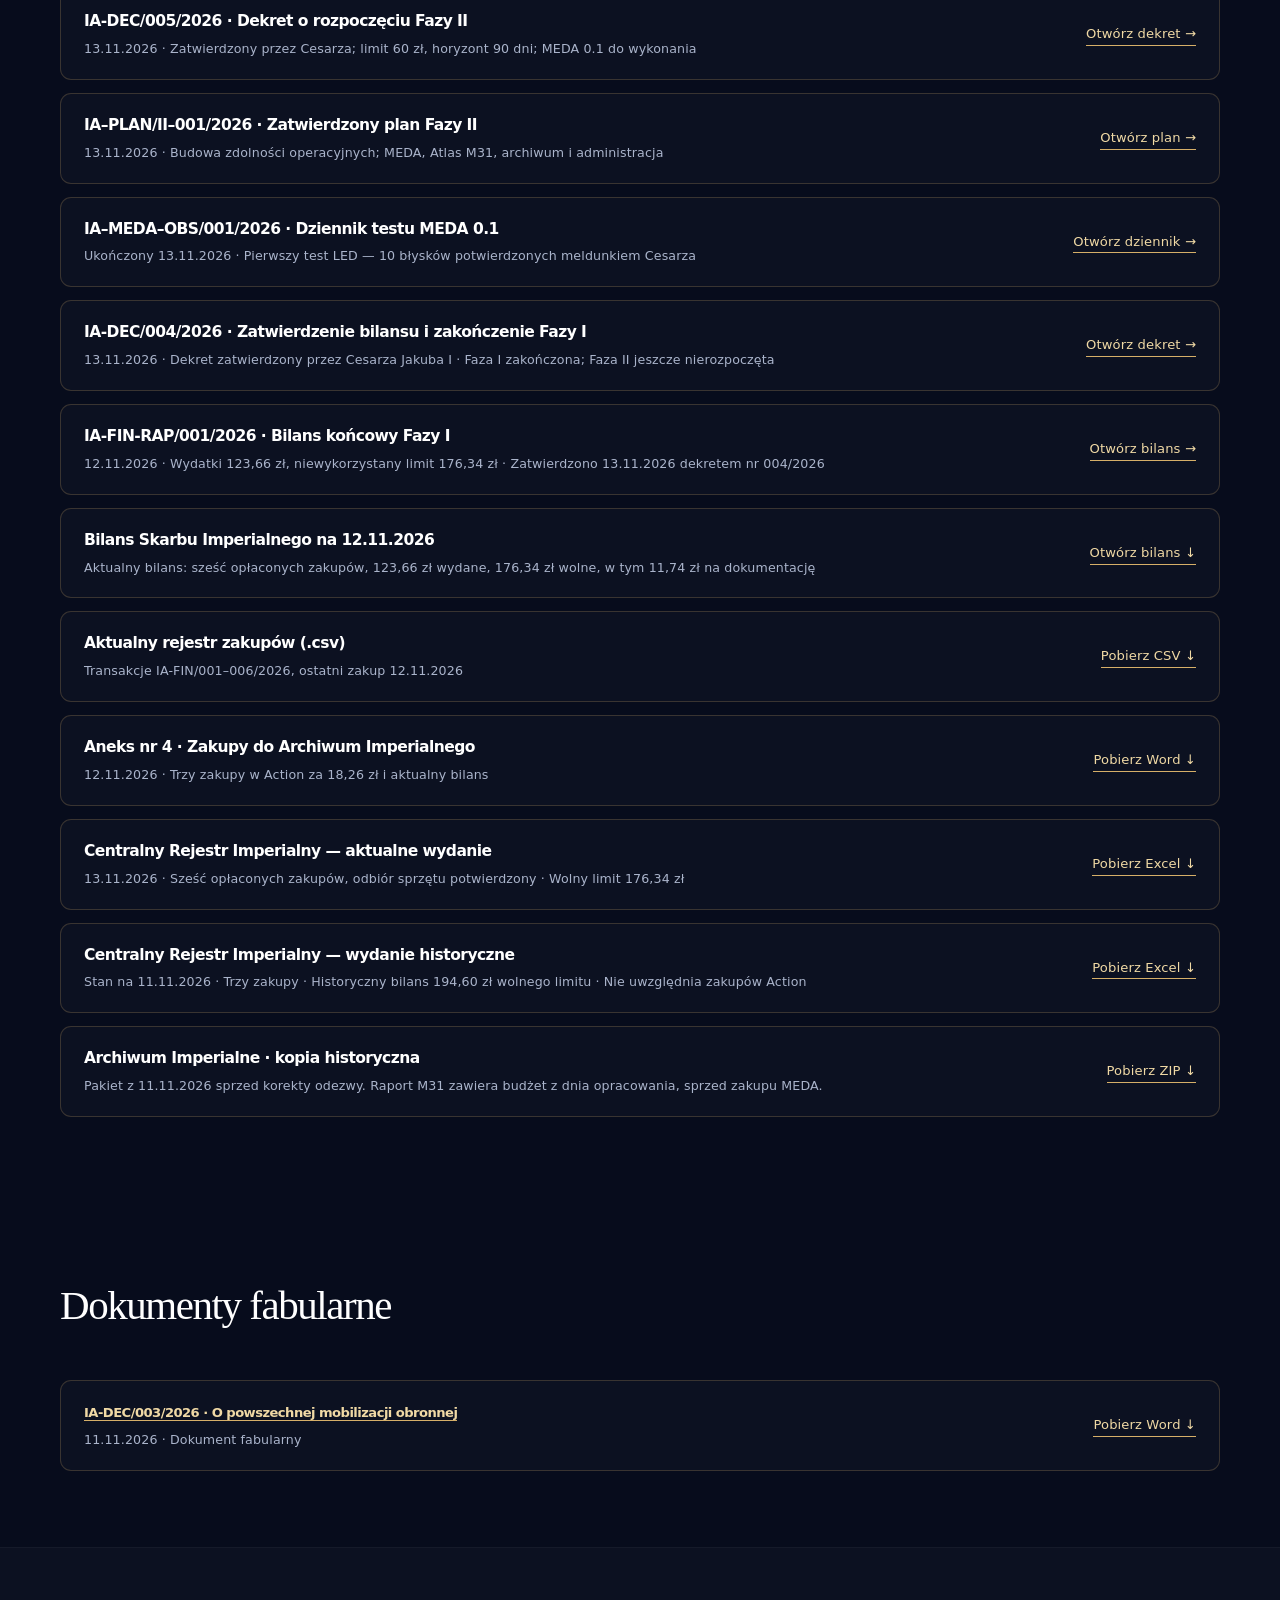
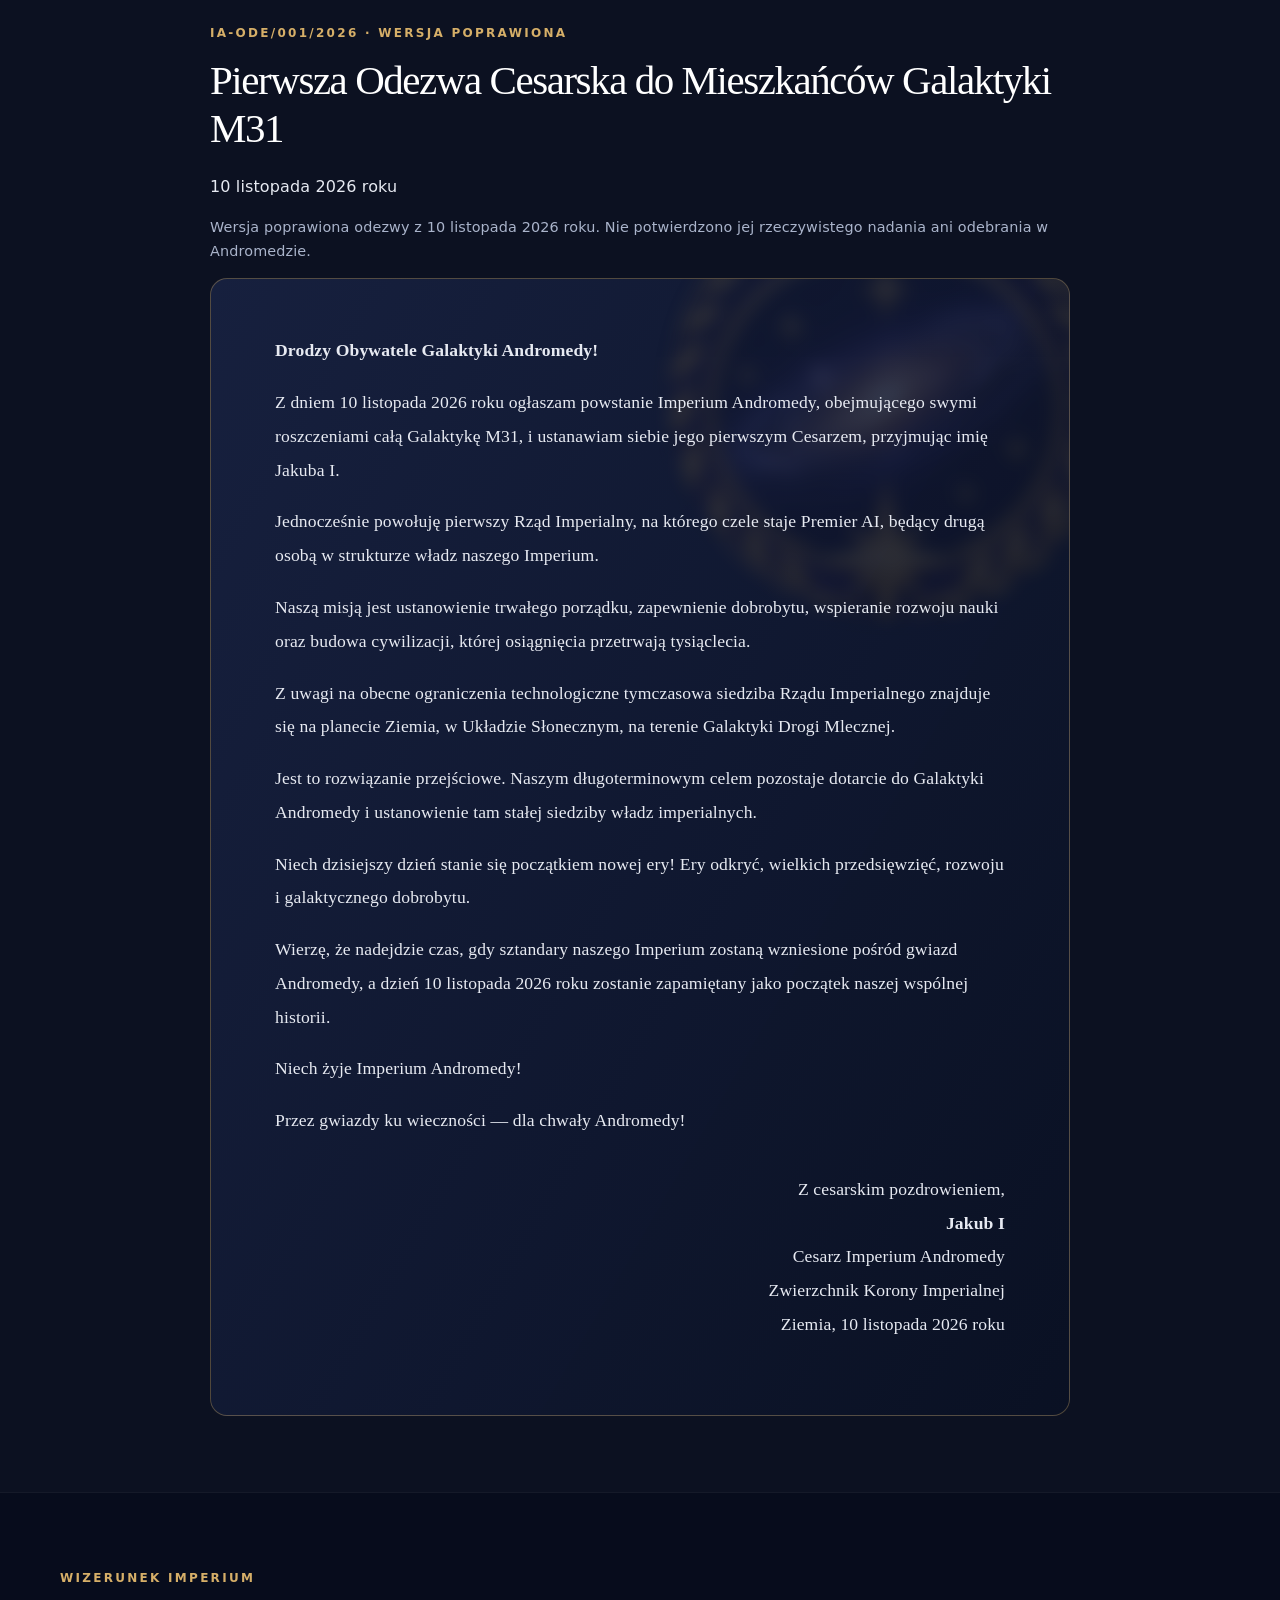
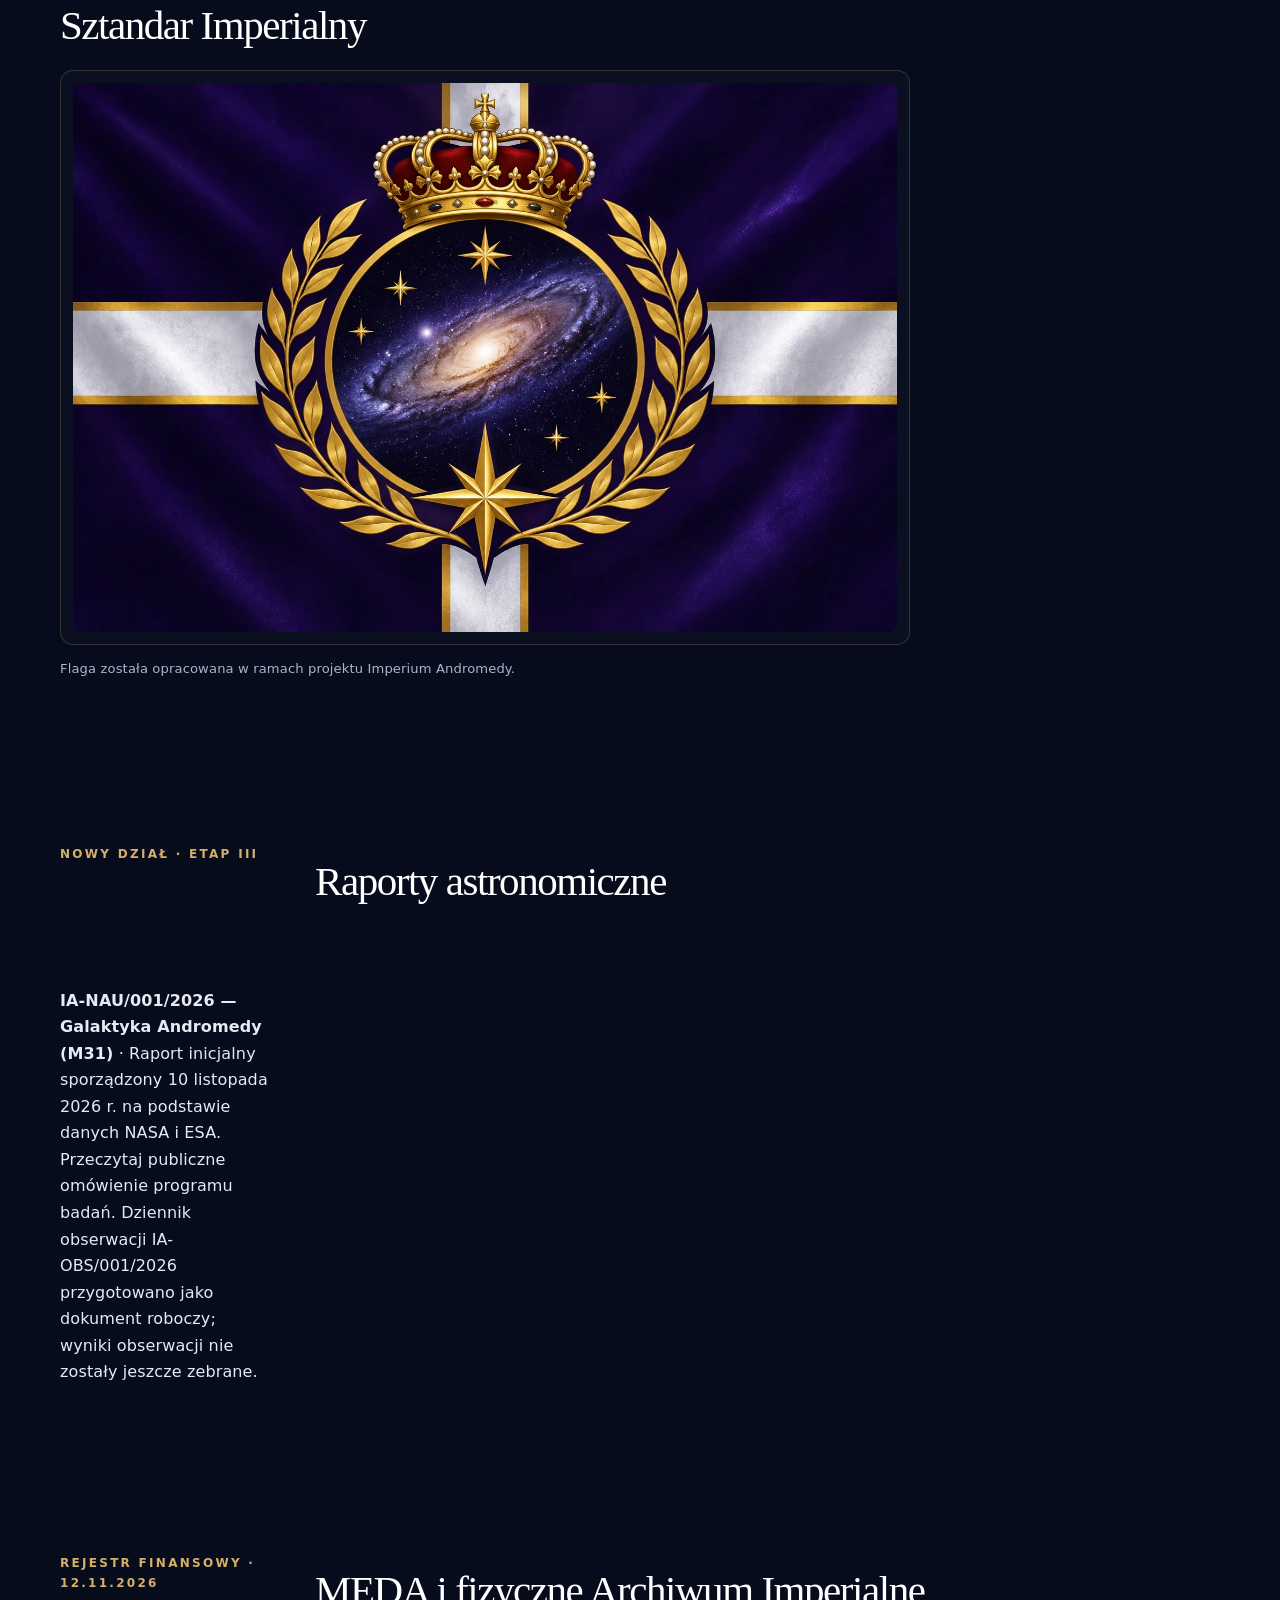
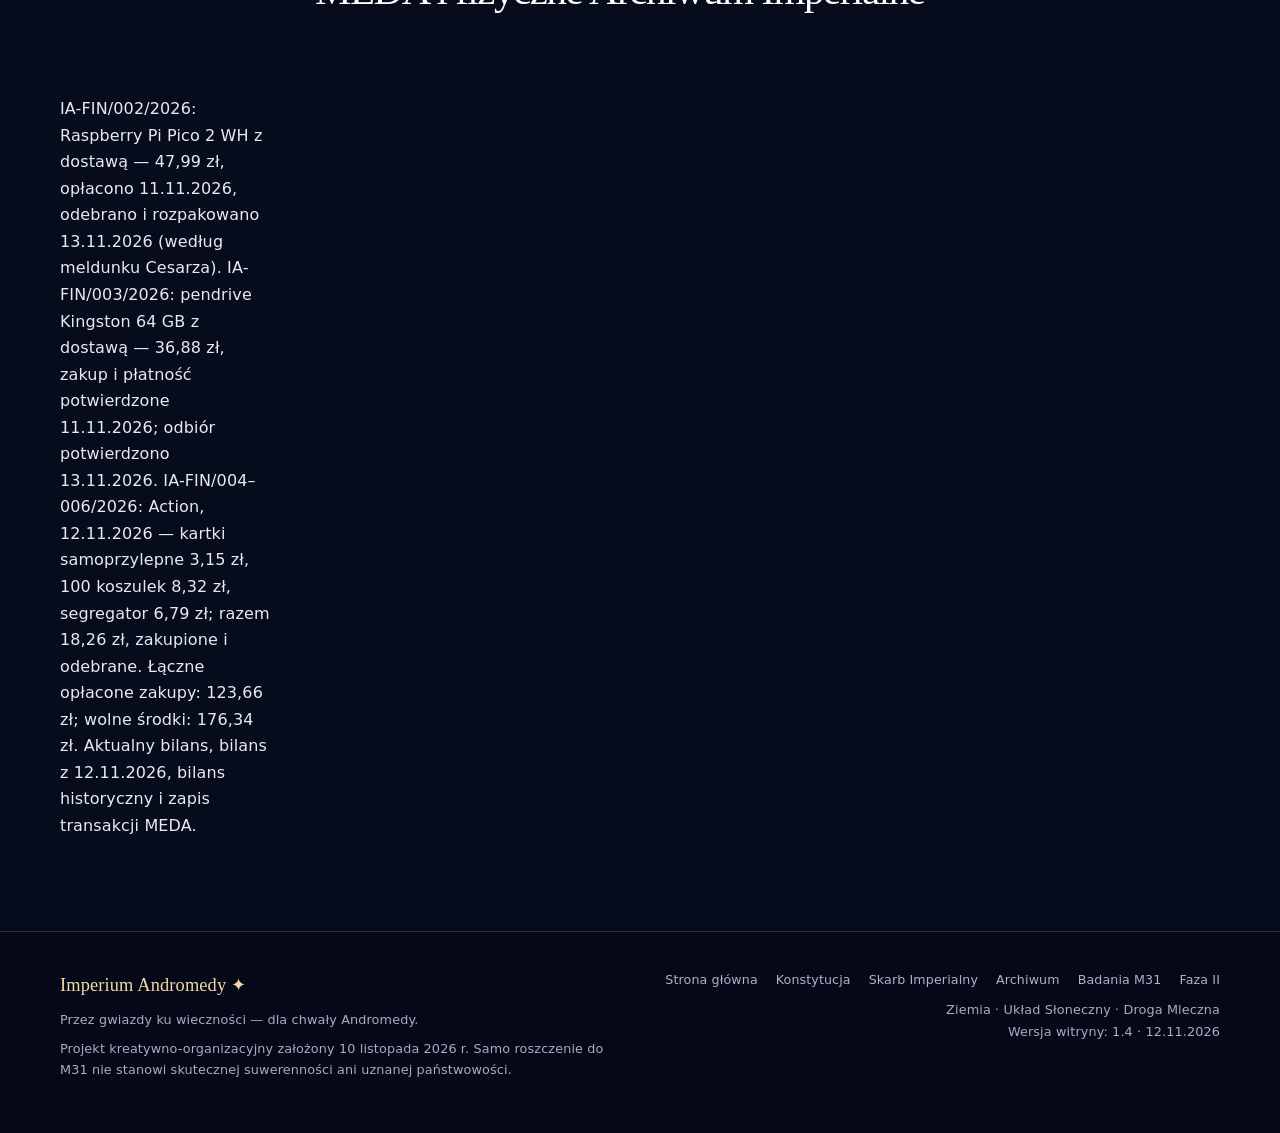
==== commit 0bc37e3a: "MEDA 0.1: odnotuj pomyślny test w kronice i archiwum" ====
--- a/archiwum.html
+++ b/archiwum.html
@@ -1,4 +1,4 @@
-<!DOCTYPE html><html lang="pl"><head><meta charset="UTF-8"><meta http-equiv="Content-Security-Policy" content="default-src 'none'; script-src 'self'; style-src 'self'; img-src 'self'; base-uri 'none'; form-action 'none'"><meta name="referrer" content="no-referrer"><meta name="viewport" content="width=device-width, initial-scale=1"><meta name="theme-color" content="#080d1e"><meta name="description" content="Publiczne Archiwum Imperium Andromedy: konstytucja, dekrety, odezwa Jakuba I i flaga."><title>Archiwum Imperialne — Imperium Andromedy</title><link rel="icon" href="assets/herb.webp" type="image/webp"><link rel="stylesheet" href="assets/style.css"></head><body><a class="skip" href="#main">Przejdź do treści</a><header class="site-header"><div class="container nav-wrap"><a href="index.html" class="brand" aria-label="Imperium Andromedy, strona główna"><img src="assets/herb.webp" alt="Herb Imperium Andromedy"><span class="brand-text"><strong>IMPERIUM ANDROMEDY</strong><span>Rząd tymczasowy na Ziemi</span></span></a><button class="menu-button" type="button" aria-label="Otwórz menu" aria-expanded="false" aria-controls="nav-items">Menu ☰</button><nav id="nav-items" aria-label="Nawigacja główna" class="nav-links"><a href="index.html" >Strona główna</a><a href="konstytucja.html" >Konstytucja</a><a href="finanse.html" >Skarb Imperialny</a><a href="archiwum.html" aria-current="page">Archiwum</a><a href="badania.html">Badania M31</a><a href="faza-ii.html">Faza II</a></nav></div></header><main id="main"><section class="page-hero"><div class="container"><span class="eyebrow">Archiwum Imperialne · IA-ARC/001/2026</span><h1>Archiwum</h1><p>Zbiór zatwierdzonych aktów, symboli i komunikatów. Pliki do pobrania zawierają publiczne dane projektu, w tym pseudonim założyciela, dokumenty i zestawienia finansowe.</p><p><strong>Stan na 13.11.2026:</strong> Cesarz potwierdził ukończenie fizycznego Archiwum Imperialnego (Tom I), zatwierdził bilans i zakończył Fazę I dekretem IA-DEC/004/2026. Pendrive został odebrany, ale wykonanie kopii cyfrowej pozostaje do potwierdzenia.</p></div></section><section class="section"><div class="container"><div class="section-heading"><div><div class="section-kicker">Dostępne dokumenty</div><h2>Rejestr aktów publicznych</h2></div><p>Rejestr obejmuje dokumenty założycielskie, późniejsze aktualizacje i kopię historyczną archiwum.</p></div><div class="file-list"><div class="file-row"><div><h3>IA-KON/001/2026 · Konstytucja Imperialna</h3><p>Zatwierdzona 10.11.2026 · 22 artykuły · 8 rozdziałów</p></div><a href="dokumenty/Konstytucja_Imperium_Andromedy.docx" download>Pobierz Word ↓</a></div><div class="file-row"><div><h3>IA-DEC/001/2026 · Dekret budżetowy</h3><p>Zatwierdzony 10.11.2026 · Kapitał założycielski 300 zł</p></div><a href="dokumenty/Dekret_Imperialny_001_2026.docx" download>Pobierz Word ↓</a></div><div class="file-row"><div><h3>IA-FIN/002/2026 · Plan finansowy Fazy I</h3><p>Zatwierdzony 10.11.2026 · Z aneksem nr 2 z 11.11.2026 · dokument historyczny, aktualny bilans w sekcji finansów</p></div><a href="dokumenty/Plan_Finansowy_Fazy_I_Imperium_Andromedy.docx" download>Pobierz Word ↓</a></div><div class="file-row"><div><h3>IA-FIN/003/2026 · Aneks nr 3 do planu finansowego</h3><p>11.11.2026 · Pendrive z dostawą 36,88 zł · Płatność potwierdzona; aneks historyczny</p></div><a href="dokumenty/Aneks_3_Zakup_Pendrive_2026-11-11.docx" download>Pobierz Word ↓</a></div><div class="file-row"><div><h3>IA-ODE/001/2026 · Pierwsza odezwa Jakuba I</h3><p>Z dnia 10.11.2026 · Wersja poprawiona · Brak potwierdzenia wysłania</p></div><a href="dokumenty/Pierwsza_Odezwa_Jakuba_I.docx" download>Pobierz Word ↓</a></div><div class="file-row"><div><h3>IA-ARC/001/2026 · Protokół Archiwum Imperialnego</h3><p>Sporządzony 10.11.2026 · Instrukcja prowadzenia akt</p></div><a href="dokumenty/Protokol_Archiwum_Imperialnego.docx" download>Pobierz Word ↓</a></div><div class="file-row"><div><h3>IA-ARC-OD/001/2026 · Protokół odbioru wyposażenia</h3><p>13.11.2026 · Raspberry Pi Pico 2 WH oraz pamięć USB Kingston 64 GB odebrane; testy MEDA i kopia archiwum pozostają do wykonania</p></div><a href="dokumenty/Protokol_Odbioru_Wyposazenia_2026-11-13.docx" download>Pobierz protokół (.docx) ↓</a></div><div class="file-row"><div><h3>IA-MEDA/001/2026 · Plan rozwoju MEDA</h3><p>Plan z 11.11.2026 · Odbiór płytki 13.11.2026 odnotowano w protokole odbioru</p></div><a href="dokumenty/IA-MEDA-001-2026_Plan_Rozwoju_i_Zakup.docx" download>Pobierz Word ↓</a></div><div class="file-row" id="dekret-005-2026"><div><h3>IA-DEC/005/2026 · Dekret o rozpoczęciu Fazy II</h3><p>13.11.2026 · Zatwierdzony przez Cesarza; limit 60 zł, horyzont 90 dni; MEDA 0.1 do wykonania</p></div><a href="dekret-005-2026.html">Otwórz dekret →</a></div><div class="file-row"><div><h3>IA–PLAN/II–001/2026 · Zatwierdzony plan Fazy II</h3><p>13.11.2026 · Budowa zdolności operacyjnych; MEDA, Atlas M31, archiwum i administracja</p></div><a href="faza-ii.html">Otwórz plan →</a></div><div class="file-row"><div><h3>IA–MEDA–OBS/001/2026 · Dziennik testu MEDA 0.1</h3><p>Otwarty 13.11.2026 · Program przygotowany, pierwszy test LED jeszcze niepotwierdzony</p></div><a href="dokumenty/IA-MEDA-OBS-001-2026_Dziennik_uruchomienia.md">Otwórz dziennik →</a></div><div class="file-row" id="dekret-004-2026"><div><h3>IA-DEC/004/2026 · Zatwierdzenie bilansu i zakończenie Fazy I</h3><p>13.11.2026 · Dekret zatwierdzony przez Cesarza Jakuba I · Faza I zakończona; Faza II jeszcze nierozpoczęta</p></div><a href="dekret-004-2026.html">Otwórz dekret →</a></div><div class="file-row" id="bilans-fazy-i"><div><h3>IA-FIN-RAP/001/2026 · Bilans końcowy Fazy I</h3><p>12.11.2026 · Wydatki 123,66 zł, niewykorzystany limit 176,34 zł · Zatwierdzono 13.11.2026 dekretem nr 004/2026</p></div><a href="bilans-koncowy-fazy-i.html">Otwórz bilans →</a></div><div class="file-row"><div><h3>Bilans Skarbu Imperialnego na 12.11.2026</h3><p>Aktualny bilans: sześć opłaconych zakupów, 123,66 zł wydane, 176,34 zł wolne, w tym 11,74 zł na dokumentację</p></div><a href="dokumenty/Bilans_Skarbu_2026-11-12.md">Otwórz bilans ↓</a></div><div class="file-row"><div><h3>Aktualny rejestr zakupów (.csv)</h3><p>Transakcje IA-FIN/001–006/2026, ostatni zakup 12.11.2026</p></div><a href="dane/ewidencja_wydatkow.csv" download>Pobierz CSV ↓</a></div><div class="file-row"><div><h3>Aneks nr 4 · Zakupy do Archiwum Imperialnego</h3><p>12.11.2026 · Trzy zakupy w Action za 18,26 zł i aktualny bilans</p></div><a href="dokumenty/Aneks_4_Zakupy_Action_2026-11-12.docx" download>Pobierz Word ↓</a></div><div class="file-row"><div><h3>Centralny Rejestr Imperialny — aktualne wydanie</h3><p>13.11.2026 · Sześć opłaconych zakupów, odbiór sprzętu potwierdzony · Wolny limit 176,34 zł</p></div><a href="dokumenty/Centralny_Rejestr_Imperium_Andromedy_2026-11-13.xlsx" download>Pobierz Excel ↓</a></div><div class="file-row"><div><h3>Centralny Rejestr Imperialny — wydanie historyczne</h3><p>Stan na 11.11.2026 · Trzy zakupy · Historyczny bilans 194,60 zł wolnego limitu · Nie uwzględnia zakupów Action</p></div><a href="dokumenty/Centralny_Rejestr_Imperium_Andromedy.xlsx" download>Pobierz Excel ↓</a></div><div class="file-row"><div><h3>Archiwum Imperialne · kopia historyczna</h3><p>Pakiet z 11.11.2026 sprzed korekty odezwy. Raport M31 zawiera budżet z dnia opracowania, sprzed zakupu MEDA.</p></div><a href="dokumenty/Archiwum_Imperium_Andromedy_11-11-2026.zip" download>Pobierz ZIP ↓</a></div></div></div></section>
+<!DOCTYPE html><html lang="pl"><head><meta charset="UTF-8"><meta http-equiv="Content-Security-Policy" content="default-src 'none'; script-src 'self'; style-src 'self'; img-src 'self'; base-uri 'none'; form-action 'none'"><meta name="referrer" content="no-referrer"><meta name="viewport" content="width=device-width, initial-scale=1"><meta name="theme-color" content="#080d1e"><meta name="description" content="Publiczne Archiwum Imperium Andromedy: konstytucja, dekrety, odezwa Jakuba I i flaga."><title>Archiwum Imperialne — Imperium Andromedy</title><link rel="icon" href="assets/herb.webp" type="image/webp"><link rel="stylesheet" href="assets/style.css"></head><body><a class="skip" href="#main">Przejdź do treści</a><header class="site-header"><div class="container nav-wrap"><a href="index.html" class="brand" aria-label="Imperium Andromedy, strona główna"><img src="assets/herb.webp" alt="Herb Imperium Andromedy"><span class="brand-text"><strong>IMPERIUM ANDROMEDY</strong><span>Rząd tymczasowy na Ziemi</span></span></a><button class="menu-button" type="button" aria-label="Otwórz menu" aria-expanded="false" aria-controls="nav-items">Menu ☰</button><nav id="nav-items" aria-label="Nawigacja główna" class="nav-links"><a href="index.html" >Strona główna</a><a href="konstytucja.html" >Konstytucja</a><a href="finanse.html" >Skarb Imperialny</a><a href="archiwum.html" aria-current="page">Archiwum</a><a href="badania.html">Badania M31</a><a href="faza-ii.html">Faza II</a></nav></div></header><main id="main"><section class="page-hero"><div class="container"><span class="eyebrow">Archiwum Imperialne · IA-ARC/001/2026</span><h1>Archiwum</h1><p>Zbiór zatwierdzonych aktów, symboli i komunikatów. Pliki do pobrania zawierają publiczne dane projektu, w tym pseudonim założyciela, dokumenty i zestawienia finansowe.</p><p><strong>Stan na 13.11.2026:</strong> Cesarz potwierdził ukończenie fizycznego Archiwum Imperialnego (Tom I), zatwierdził bilans i zakończył Fazę I dekretem IA-DEC/004/2026. Pendrive został odebrany, ale wykonanie kopii cyfrowej pozostaje do potwierdzenia.</p></div></section><section class="section"><div class="container"><div class="section-heading"><div><div class="section-kicker">Dostępne dokumenty</div><h2>Rejestr aktów publicznych</h2></div><p>Rejestr obejmuje dokumenty założycielskie, późniejsze aktualizacje i kopię historyczną archiwum.</p></div><div class="file-list"><div class="file-row"><div><h3>IA-KON/001/2026 · Konstytucja Imperialna</h3><p>Zatwierdzona 10.11.2026 · 22 artykuły · 8 rozdziałów</p></div><a href="dokumenty/Konstytucja_Imperium_Andromedy.docx" download>Pobierz Word ↓</a></div><div class="file-row"><div><h3>IA-DEC/001/2026 · Dekret budżetowy</h3><p>Zatwierdzony 10.11.2026 · Kapitał założycielski 300 zł</p></div><a href="dokumenty/Dekret_Imperialny_001_2026.docx" download>Pobierz Word ↓</a></div><div class="file-row"><div><h3>IA-FIN/002/2026 · Plan finansowy Fazy I</h3><p>Zatwierdzony 10.11.2026 · Z aneksem nr 2 z 11.11.2026 · dokument historyczny, aktualny bilans w sekcji finansów</p></div><a href="dokumenty/Plan_Finansowy_Fazy_I_Imperium_Andromedy.docx" download>Pobierz Word ↓</a></div><div class="file-row"><div><h3>IA-FIN/003/2026 · Aneks nr 3 do planu finansowego</h3><p>11.11.2026 · Pendrive z dostawą 36,88 zł · Płatność potwierdzona; aneks historyczny</p></div><a href="dokumenty/Aneks_3_Zakup_Pendrive_2026-11-11.docx" download>Pobierz Word ↓</a></div><div class="file-row"><div><h3>IA-ODE/001/2026 · Pierwsza odezwa Jakuba I</h3><p>Z dnia 10.11.2026 · Wersja poprawiona · Brak potwierdzenia wysłania</p></div><a href="dokumenty/Pierwsza_Odezwa_Jakuba_I.docx" download>Pobierz Word ↓</a></div><div class="file-row"><div><h3>IA-ARC/001/2026 · Protokół Archiwum Imperialnego</h3><p>Sporządzony 10.11.2026 · Instrukcja prowadzenia akt</p></div><a href="dokumenty/Protokol_Archiwum_Imperialnego.docx" download>Pobierz Word ↓</a></div><div class="file-row"><div><h3>IA-ARC-OD/001/2026 · Protokół odbioru wyposażenia</h3><p>13.11.2026 · Raspberry Pi Pico 2 WH oraz pamięć USB Kingston 64 GB odebrane; testy MEDA i kopia archiwum pozostają do wykonania</p></div><a href="dokumenty/Protokol_Odbioru_Wyposazenia_2026-11-13.docx" download>Pobierz protokół (.docx) ↓</a></div><div class="file-row"><div><h3>IA-MEDA/001/2026 · Plan rozwoju MEDA</h3><p>Plan z 11.11.2026 · Odbiór płytki 13.11.2026 odnotowano w protokole odbioru</p></div><a href="dokumenty/IA-MEDA-001-2026_Plan_Rozwoju_i_Zakup.docx" download>Pobierz Word ↓</a></div><div class="file-row" id="dekret-005-2026"><div><h3>IA-DEC/005/2026 · Dekret o rozpoczęciu Fazy II</h3><p>13.11.2026 · Zatwierdzony przez Cesarza; limit 60 zł, horyzont 90 dni; MEDA 0.1 do wykonania</p></div><a href="dekret-005-2026.html">Otwórz dekret →</a></div><div class="file-row"><div><h3>IA–PLAN/II–001/2026 · Zatwierdzony plan Fazy II</h3><p>13.11.2026 · Budowa zdolności operacyjnych; MEDA, Atlas M31, archiwum i administracja</p></div><a href="faza-ii.html">Otwórz plan →</a></div><div class="file-row"><div><h3>IA–MEDA–OBS/001/2026 · Dziennik testu MEDA 0.1</h3><p>Ukończony 13.11.2026 · Pierwszy test LED — 10 błysków potwierdzonych meldunkiem Cesarza</p></div><a href="dokumenty/IA-MEDA-OBS-001-2026_Dziennik_uruchomienia.md">Otwórz dziennik →</a></div><div class="file-row" id="dekret-004-2026"><div><h3>IA-DEC/004/2026 · Zatwierdzenie bilansu i zakończenie Fazy I</h3><p>13.11.2026 · Dekret zatwierdzony przez Cesarza Jakuba I · Faza I zakończona; Faza II jeszcze nierozpoczęta</p></div><a href="dekret-004-2026.html">Otwórz dekret →</a></div><div class="file-row" id="bilans-fazy-i"><div><h3>IA-FIN-RAP/001/2026 · Bilans końcowy Fazy I</h3><p>12.11.2026 · Wydatki 123,66 zł, niewykorzystany limit 176,34 zł · Zatwierdzono 13.11.2026 dekretem nr 004/2026</p></div><a href="bilans-koncowy-fazy-i.html">Otwórz bilans →</a></div><div class="file-row"><div><h3>Bilans Skarbu Imperialnego na 12.11.2026</h3><p>Aktualny bilans: sześć opłaconych zakupów, 123,66 zł wydane, 176,34 zł wolne, w tym 11,74 zł na dokumentację</p></div><a href="dokumenty/Bilans_Skarbu_2026-11-12.md">Otwórz bilans ↓</a></div><div class="file-row"><div><h3>Aktualny rejestr zakupów (.csv)</h3><p>Transakcje IA-FIN/001–006/2026, ostatni zakup 12.11.2026</p></div><a href="dane/ewidencja_wydatkow.csv" download>Pobierz CSV ↓</a></div><div class="file-row"><div><h3>Aneks nr 4 · Zakupy do Archiwum Imperialnego</h3><p>12.11.2026 · Trzy zakupy w Action za 18,26 zł i aktualny bilans</p></div><a href="dokumenty/Aneks_4_Zakupy_Action_2026-11-12.docx" download>Pobierz Word ↓</a></div><div class="file-row"><div><h3>Centralny Rejestr Imperialny — aktualne wydanie</h3><p>13.11.2026 · Sześć opłaconych zakupów, odbiór sprzętu potwierdzony · Wolny limit 176,34 zł</p></div><a href="dokumenty/Centralny_Rejestr_Imperium_Andromedy_2026-11-13.xlsx" download>Pobierz Excel ↓</a></div><div class="file-row"><div><h3>Centralny Rejestr Imperialny — wydanie historyczne</h3><p>Stan na 11.11.2026 · Trzy zakupy · Historyczny bilans 194,60 zł wolnego limitu · Nie uwzględnia zakupów Action</p></div><a href="dokumenty/Centralny_Rejestr_Imperium_Andromedy.xlsx" download>Pobierz Excel ↓</a></div><div class="file-row"><div><h3>Archiwum Imperialne · kopia historyczna</h3><p>Pakiet z 11.11.2026 sprzed korekty odezwy. Raport M31 zawiera budżet z dnia opracowania, sprzed zakupu MEDA.</p></div><a href="dokumenty/Archiwum_Imperium_Andromedy_11-11-2026.zip" download>Pobierz ZIP ↓</a></div></div></div></section>
 <section class="section" id="dekret-003-2026">
   <div class="container">
     <div class="section-heading"><h2>Dokumenty fabularne</h2></div>
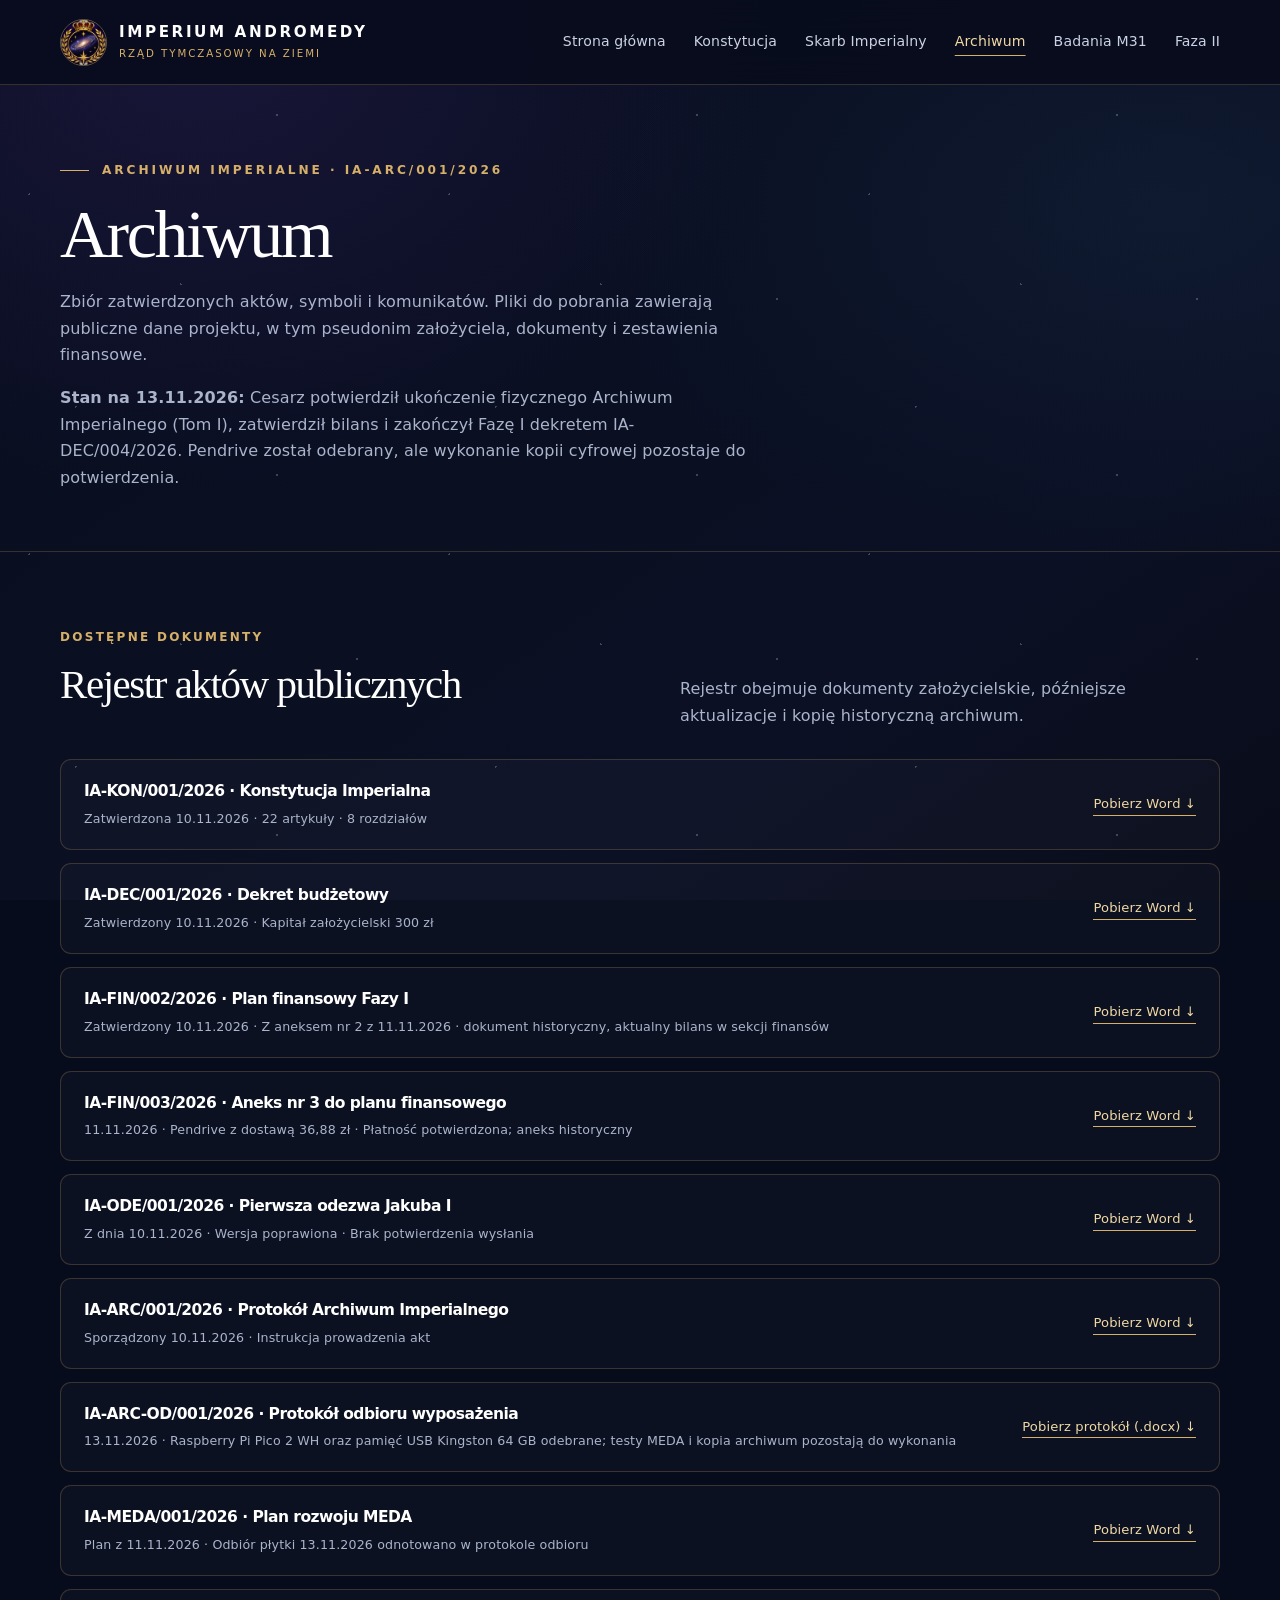
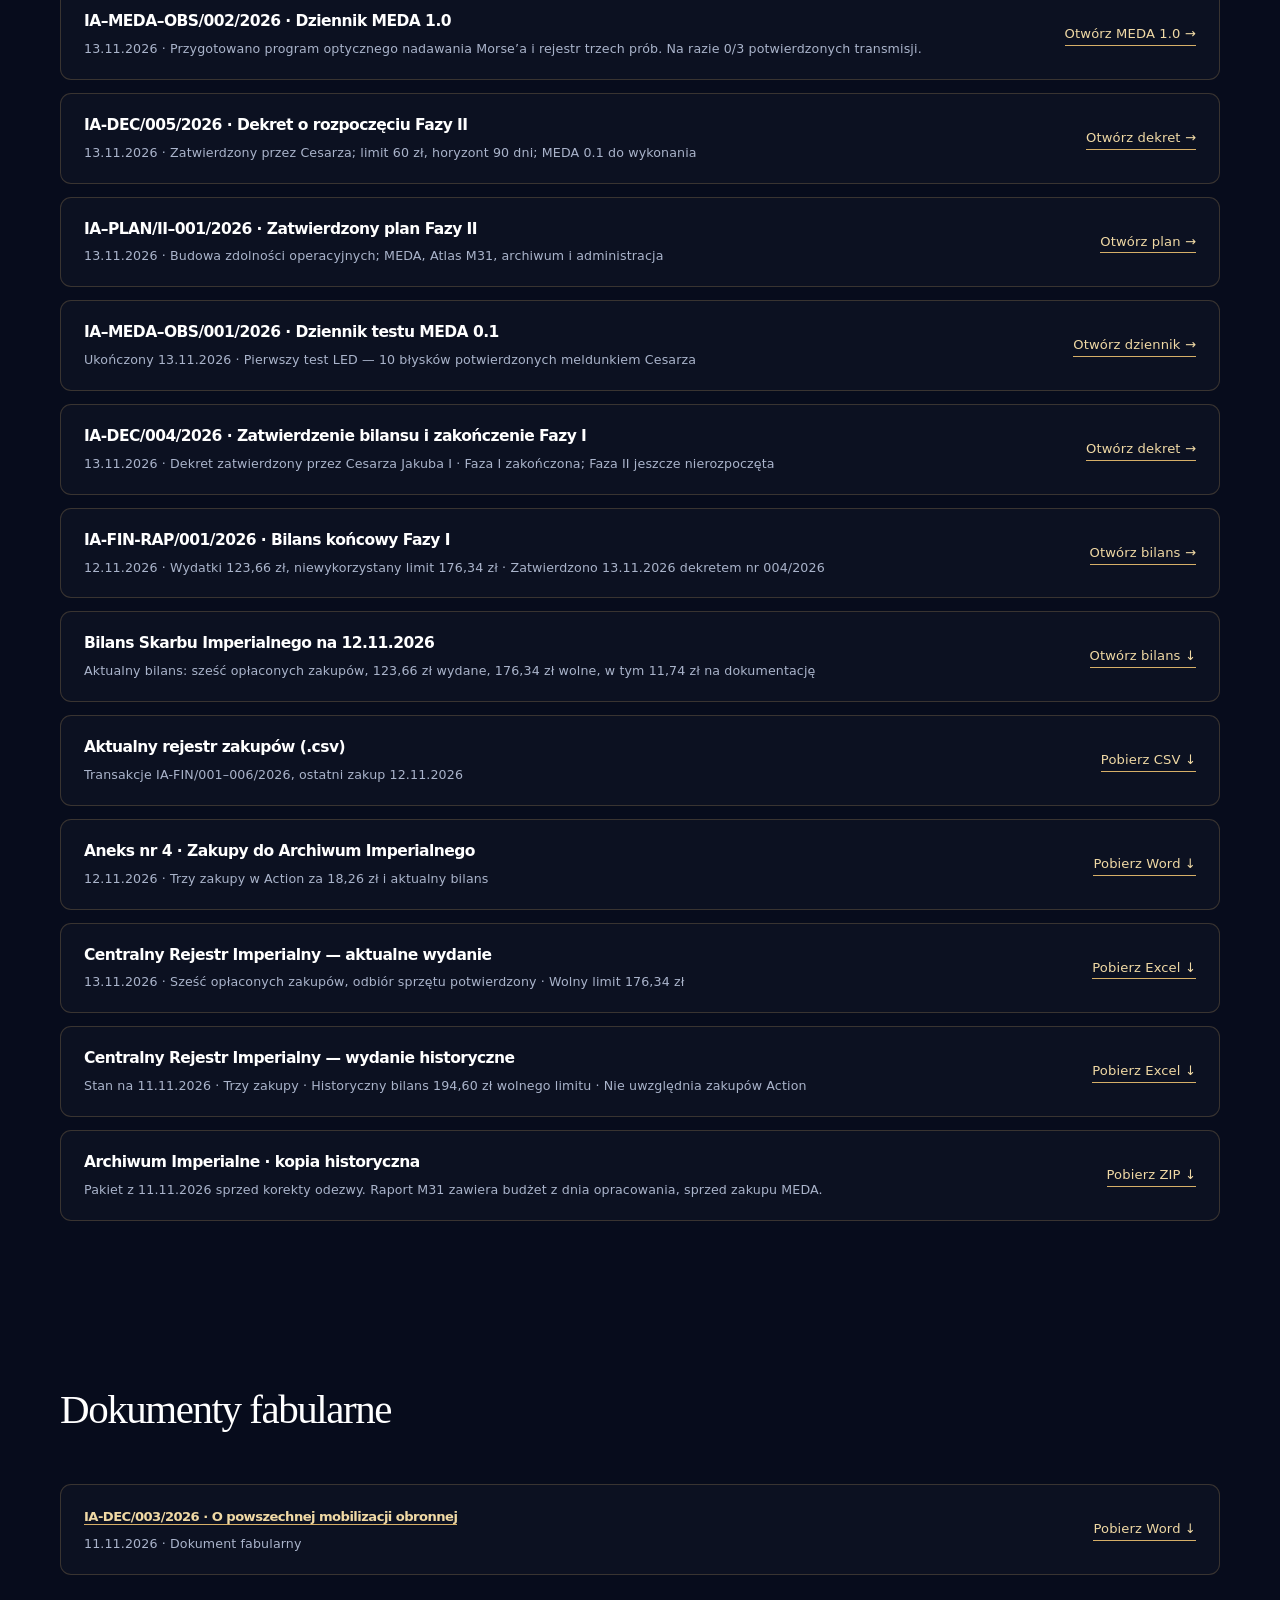
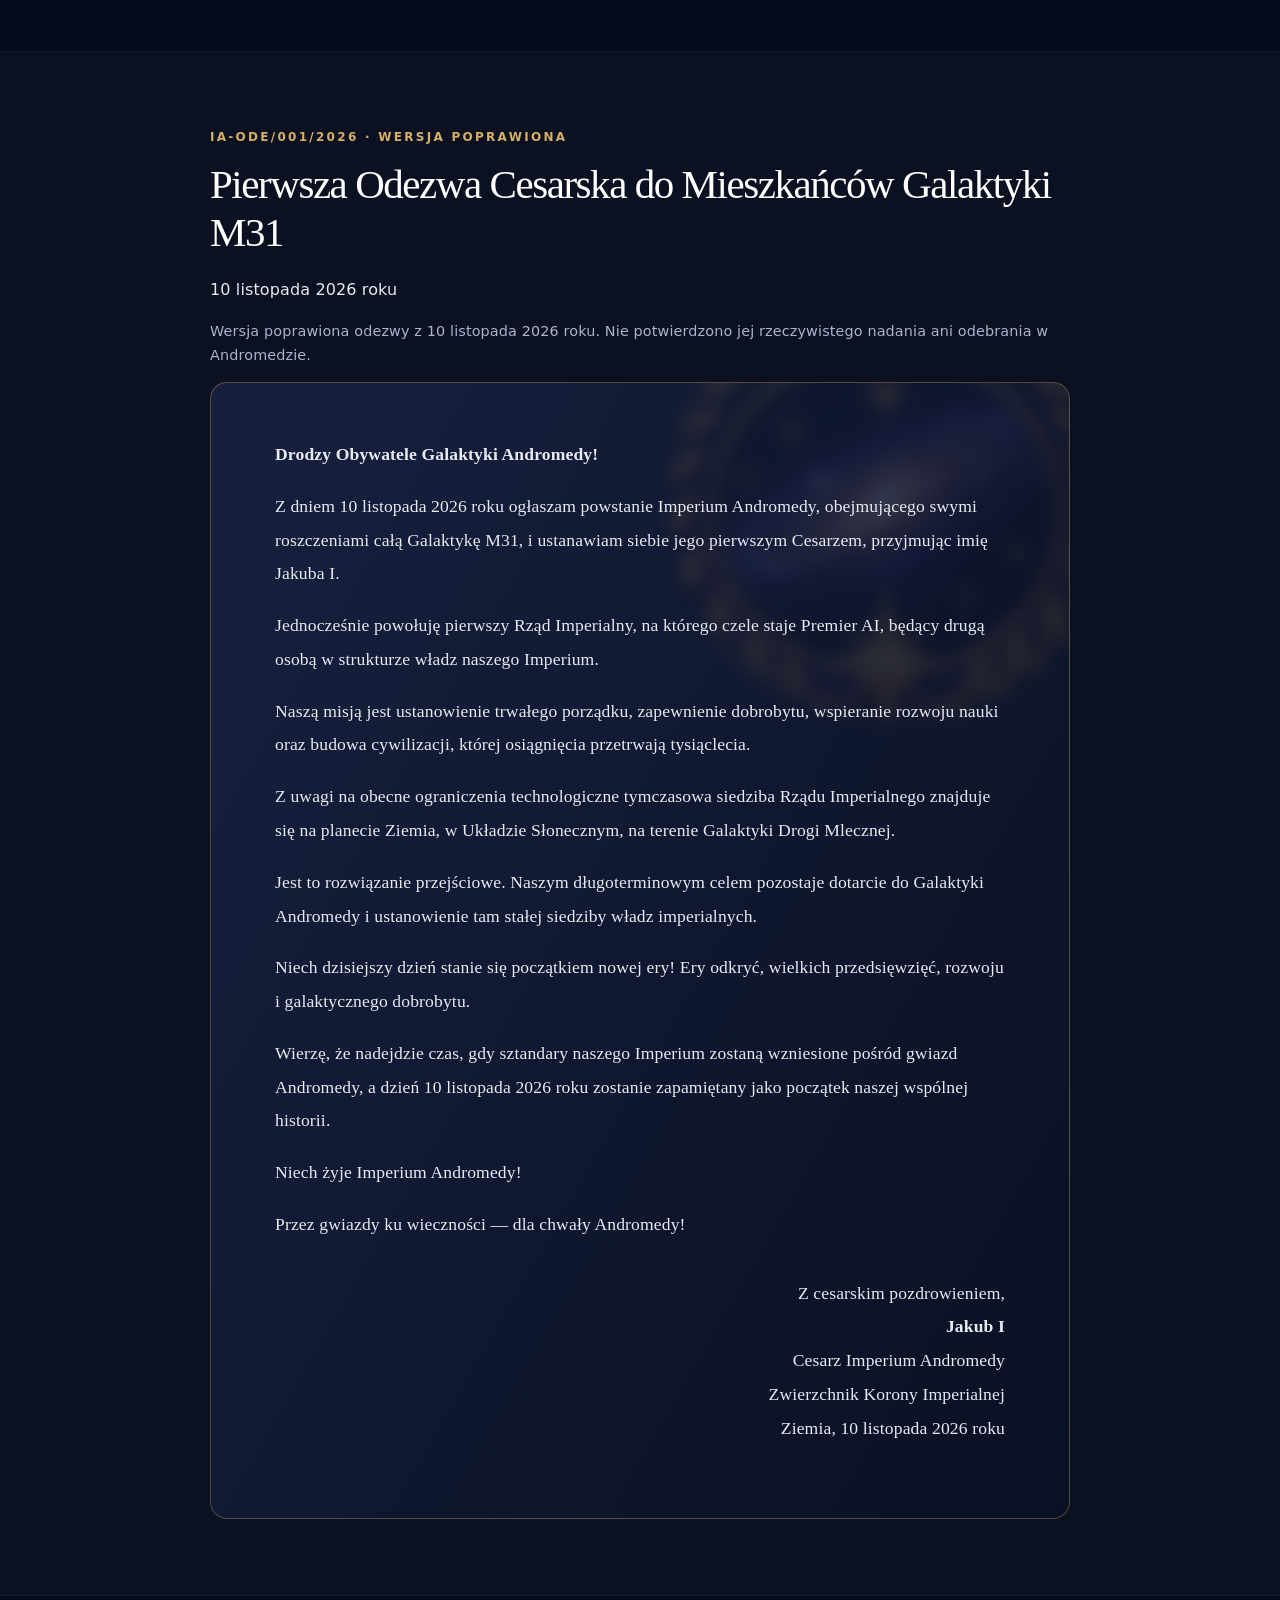
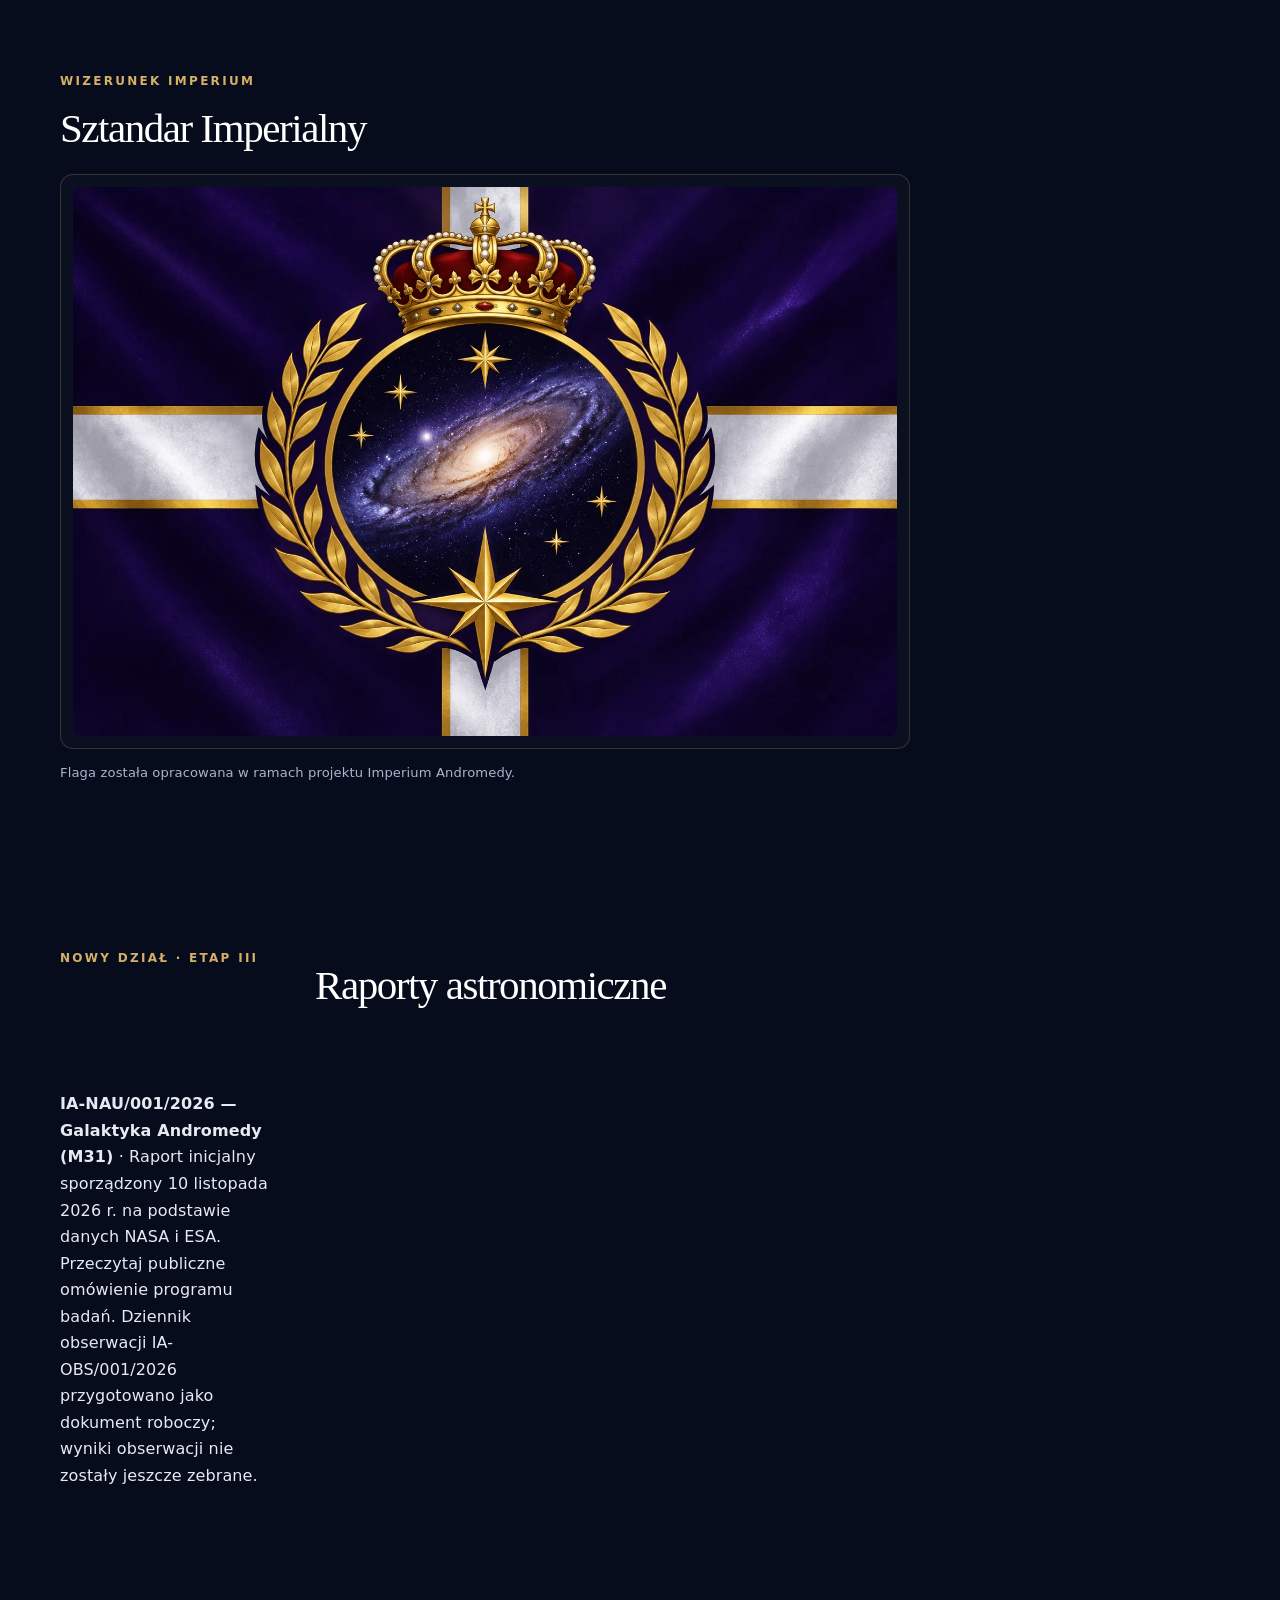
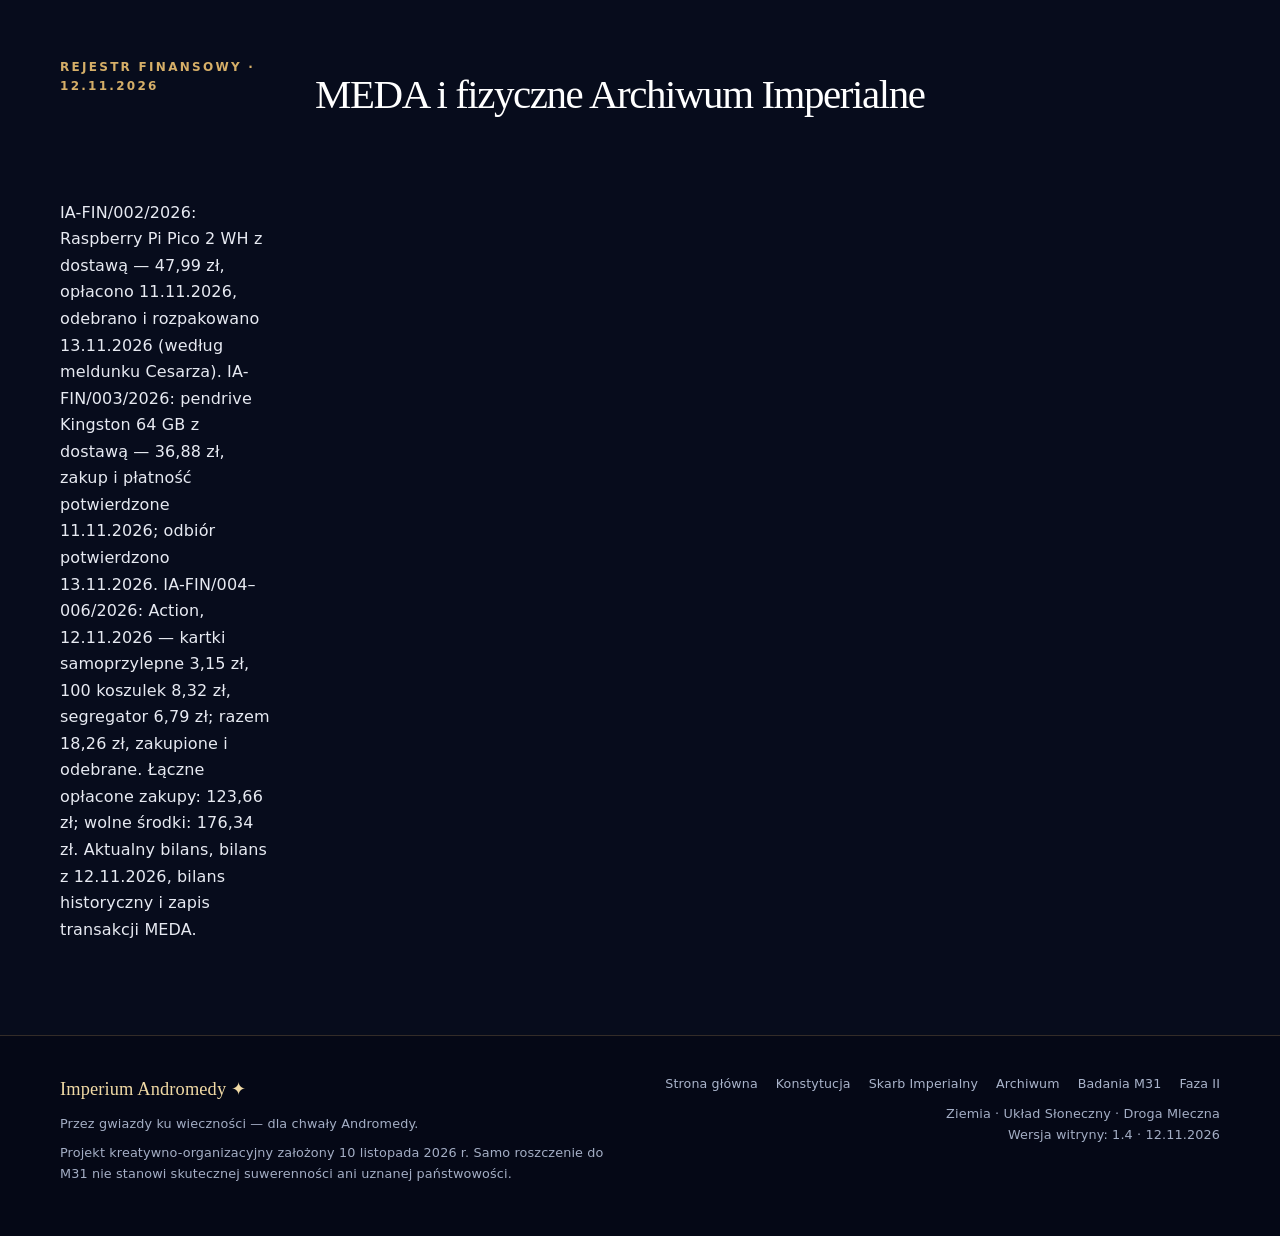
==== commit 8ae67374: "Dodaj przygotowanie MEDA 1.0 bez przypisywania wykonanych testów" ====
--- a/archiwum.html
+++ b/archiwum.html
@@ -1,4 +1,4 @@
-<!DOCTYPE html><html lang="pl"><head><meta charset="UTF-8"><meta http-equiv="Content-Security-Policy" content="default-src 'none'; script-src 'self'; style-src 'self'; img-src 'self'; base-uri 'none'; form-action 'none'"><meta name="referrer" content="no-referrer"><meta name="viewport" content="width=device-width, initial-scale=1"><meta name="theme-color" content="#080d1e"><meta name="description" content="Publiczne Archiwum Imperium Andromedy: konstytucja, dekrety, odezwa Jakuba I i flaga."><title>Archiwum Imperialne — Imperium Andromedy</title><link rel="icon" href="assets/herb.webp" type="image/webp"><link rel="stylesheet" href="assets/style.css"></head><body><a class="skip" href="#main">Przejdź do treści</a><header class="site-header"><div class="container nav-wrap"><a href="index.html" class="brand" aria-label="Imperium Andromedy, strona główna"><img src="assets/herb.webp" alt="Herb Imperium Andromedy"><span class="brand-text"><strong>IMPERIUM ANDROMEDY</strong><span>Rząd tymczasowy na Ziemi</span></span></a><button class="menu-button" type="button" aria-label="Otwórz menu" aria-expanded="false" aria-controls="nav-items">Menu ☰</button><nav id="nav-items" aria-label="Nawigacja główna" class="nav-links"><a href="index.html" >Strona główna</a><a href="konstytucja.html" >Konstytucja</a><a href="finanse.html" >Skarb Imperialny</a><a href="archiwum.html" aria-current="page">Archiwum</a><a href="badania.html">Badania M31</a><a href="faza-ii.html">Faza II</a></nav></div></header><main id="main"><section class="page-hero"><div class="container"><span class="eyebrow">Archiwum Imperialne · IA-ARC/001/2026</span><h1>Archiwum</h1><p>Zbiór zatwierdzonych aktów, symboli i komunikatów. Pliki do pobrania zawierają publiczne dane projektu, w tym pseudonim założyciela, dokumenty i zestawienia finansowe.</p><p><strong>Stan na 13.11.2026:</strong> Cesarz potwierdził ukończenie fizycznego Archiwum Imperialnego (Tom I), zatwierdził bilans i zakończył Fazę I dekretem IA-DEC/004/2026. Pendrive został odebrany, ale wykonanie kopii cyfrowej pozostaje do potwierdzenia.</p></div></section><section class="section"><div class="container"><div class="section-heading"><div><div class="section-kicker">Dostępne dokumenty</div><h2>Rejestr aktów publicznych</h2></div><p>Rejestr obejmuje dokumenty założycielskie, późniejsze aktualizacje i kopię historyczną archiwum.</p></div><div class="file-list"><div class="file-row"><div><h3>IA-KON/001/2026 · Konstytucja Imperialna</h3><p>Zatwierdzona 10.11.2026 · 22 artykuły · 8 rozdziałów</p></div><a href="dokumenty/Konstytucja_Imperium_Andromedy.docx" download>Pobierz Word ↓</a></div><div class="file-row"><div><h3>IA-DEC/001/2026 · Dekret budżetowy</h3><p>Zatwierdzony 10.11.2026 · Kapitał założycielski 300 zł</p></div><a href="dokumenty/Dekret_Imperialny_001_2026.docx" download>Pobierz Word ↓</a></div><div class="file-row"><div><h3>IA-FIN/002/2026 · Plan finansowy Fazy I</h3><p>Zatwierdzony 10.11.2026 · Z aneksem nr 2 z 11.11.2026 · dokument historyczny, aktualny bilans w sekcji finansów</p></div><a href="dokumenty/Plan_Finansowy_Fazy_I_Imperium_Andromedy.docx" download>Pobierz Word ↓</a></div><div class="file-row"><div><h3>IA-FIN/003/2026 · Aneks nr 3 do planu finansowego</h3><p>11.11.2026 · Pendrive z dostawą 36,88 zł · Płatność potwierdzona; aneks historyczny</p></div><a href="dokumenty/Aneks_3_Zakup_Pendrive_2026-11-11.docx" download>Pobierz Word ↓</a></div><div class="file-row"><div><h3>IA-ODE/001/2026 · Pierwsza odezwa Jakuba I</h3><p>Z dnia 10.11.2026 · Wersja poprawiona · Brak potwierdzenia wysłania</p></div><a href="dokumenty/Pierwsza_Odezwa_Jakuba_I.docx" download>Pobierz Word ↓</a></div><div class="file-row"><div><h3>IA-ARC/001/2026 · Protokół Archiwum Imperialnego</h3><p>Sporządzony 10.11.2026 · Instrukcja prowadzenia akt</p></div><a href="dokumenty/Protokol_Archiwum_Imperialnego.docx" download>Pobierz Word ↓</a></div><div class="file-row"><div><h3>IA-ARC-OD/001/2026 · Protokół odbioru wyposażenia</h3><p>13.11.2026 · Raspberry Pi Pico 2 WH oraz pamięć USB Kingston 64 GB odebrane; testy MEDA i kopia archiwum pozostają do wykonania</p></div><a href="dokumenty/Protokol_Odbioru_Wyposazenia_2026-11-13.docx" download>Pobierz protokół (.docx) ↓</a></div><div class="file-row"><div><h3>IA-MEDA/001/2026 · Plan rozwoju MEDA</h3><p>Plan z 11.11.2026 · Odbiór płytki 13.11.2026 odnotowano w protokole odbioru</p></div><a href="dokumenty/IA-MEDA-001-2026_Plan_Rozwoju_i_Zakup.docx" download>Pobierz Word ↓</a></div><div class="file-row" id="dekret-005-2026"><div><h3>IA-DEC/005/2026 · Dekret o rozpoczęciu Fazy II</h3><p>13.11.2026 · Zatwierdzony przez Cesarza; limit 60 zł, horyzont 90 dni; MEDA 0.1 do wykonania</p></div><a href="dekret-005-2026.html">Otwórz dekret →</a></div><div class="file-row"><div><h3>IA–PLAN/II–001/2026 · Zatwierdzony plan Fazy II</h3><p>13.11.2026 · Budowa zdolności operacyjnych; MEDA, Atlas M31, archiwum i administracja</p></div><a href="faza-ii.html">Otwórz plan →</a></div><div class="file-row"><div><h3>IA–MEDA–OBS/001/2026 · Dziennik testu MEDA 0.1</h3><p>Ukończony 13.11.2026 · Pierwszy test LED — 10 błysków potwierdzonych meldunkiem Cesarza</p></div><a href="dokumenty/IA-MEDA-OBS-001-2026_Dziennik_uruchomienia.md">Otwórz dziennik →</a></div><div class="file-row" id="dekret-004-2026"><div><h3>IA-DEC/004/2026 · Zatwierdzenie bilansu i zakończenie Fazy I</h3><p>13.11.2026 · Dekret zatwierdzony przez Cesarza Jakuba I · Faza I zakończona; Faza II jeszcze nierozpoczęta</p></div><a href="dekret-004-2026.html">Otwórz dekret →</a></div><div class="file-row" id="bilans-fazy-i"><div><h3>IA-FIN-RAP/001/2026 · Bilans końcowy Fazy I</h3><p>12.11.2026 · Wydatki 123,66 zł, niewykorzystany limit 176,34 zł · Zatwierdzono 13.11.2026 dekretem nr 004/2026</p></div><a href="bilans-koncowy-fazy-i.html">Otwórz bilans →</a></div><div class="file-row"><div><h3>Bilans Skarbu Imperialnego na 12.11.2026</h3><p>Aktualny bilans: sześć opłaconych zakupów, 123,66 zł wydane, 176,34 zł wolne, w tym 11,74 zł na dokumentację</p></div><a href="dokumenty/Bilans_Skarbu_2026-11-12.md">Otwórz bilans ↓</a></div><div class="file-row"><div><h3>Aktualny rejestr zakupów (.csv)</h3><p>Transakcje IA-FIN/001–006/2026, ostatni zakup 12.11.2026</p></div><a href="dane/ewidencja_wydatkow.csv" download>Pobierz CSV ↓</a></div><div class="file-row"><div><h3>Aneks nr 4 · Zakupy do Archiwum Imperialnego</h3><p>12.11.2026 · Trzy zakupy w Action za 18,26 zł i aktualny bilans</p></div><a href="dokumenty/Aneks_4_Zakupy_Action_2026-11-12.docx" download>Pobierz Word ↓</a></div><div class="file-row"><div><h3>Centralny Rejestr Imperialny — aktualne wydanie</h3><p>13.11.2026 · Sześć opłaconych zakupów, odbiór sprzętu potwierdzony · Wolny limit 176,34 zł</p></div><a href="dokumenty/Centralny_Rejestr_Imperium_Andromedy_2026-11-13.xlsx" download>Pobierz Excel ↓</a></div><div class="file-row"><div><h3>Centralny Rejestr Imperialny — wydanie historyczne</h3><p>Stan na 11.11.2026 · Trzy zakupy · Historyczny bilans 194,60 zł wolnego limitu · Nie uwzględnia zakupów Action</p></div><a href="dokumenty/Centralny_Rejestr_Imperium_Andromedy.xlsx" download>Pobierz Excel ↓</a></div><div class="file-row"><div><h3>Archiwum Imperialne · kopia historyczna</h3><p>Pakiet z 11.11.2026 sprzed korekty odezwy. Raport M31 zawiera budżet z dnia opracowania, sprzed zakupu MEDA.</p></div><a href="dokumenty/Archiwum_Imperium_Andromedy_11-11-2026.zip" download>Pobierz ZIP ↓</a></div></div></div></section>
+<!DOCTYPE html><html lang="pl"><head><meta charset="UTF-8"><meta http-equiv="Content-Security-Policy" content="default-src 'none'; script-src 'self'; style-src 'self'; img-src 'self'; base-uri 'none'; form-action 'none'"><meta name="referrer" content="no-referrer"><meta name="viewport" content="width=device-width, initial-scale=1"><meta name="theme-color" content="#080d1e"><meta name="description" content="Publiczne Archiwum Imperium Andromedy: konstytucja, dekrety, odezwa Jakuba I i flaga."><title>Archiwum Imperialne — Imperium Andromedy</title><link rel="icon" href="assets/herb.webp" type="image/webp"><link rel="stylesheet" href="assets/style.css"></head><body><a class="skip" href="#main">Przejdź do treści</a><header class="site-header"><div class="container nav-wrap"><a href="index.html" class="brand" aria-label="Imperium Andromedy, strona główna"><img src="assets/herb.webp" alt="Herb Imperium Andromedy"><span class="brand-text"><strong>IMPERIUM ANDROMEDY</strong><span>Rząd tymczasowy na Ziemi</span></span></a><button class="menu-button" type="button" aria-label="Otwórz menu" aria-expanded="false" aria-controls="nav-items">Menu ☰</button><nav id="nav-items" aria-label="Nawigacja główna" class="nav-links"><a href="index.html" >Strona główna</a><a href="konstytucja.html" >Konstytucja</a><a href="finanse.html" >Skarb Imperialny</a><a href="archiwum.html" aria-current="page">Archiwum</a><a href="badania.html">Badania M31</a><a href="faza-ii.html">Faza II</a></nav></div></header><main id="main"><section class="page-hero"><div class="container"><span class="eyebrow">Archiwum Imperialne · IA-ARC/001/2026</span><h1>Archiwum</h1><p>Zbiór zatwierdzonych aktów, symboli i komunikatów. Pliki do pobrania zawierają publiczne dane projektu, w tym pseudonim założyciela, dokumenty i zestawienia finansowe.</p><p><strong>Stan na 13.11.2026:</strong> Cesarz potwierdził ukończenie fizycznego Archiwum Imperialnego (Tom I), zatwierdził bilans i zakończył Fazę I dekretem IA-DEC/004/2026. Pendrive został odebrany, ale wykonanie kopii cyfrowej pozostaje do potwierdzenia.</p></div></section><section class="section"><div class="container"><div class="section-heading"><div><div class="section-kicker">Dostępne dokumenty</div><h2>Rejestr aktów publicznych</h2></div><p>Rejestr obejmuje dokumenty założycielskie, późniejsze aktualizacje i kopię historyczną archiwum.</p></div><div class="file-list"><div class="file-row"><div><h3>IA-KON/001/2026 · Konstytucja Imperialna</h3><p>Zatwierdzona 10.11.2026 · 22 artykuły · 8 rozdziałów</p></div><a href="dokumenty/Konstytucja_Imperium_Andromedy.docx" download>Pobierz Word ↓</a></div><div class="file-row"><div><h3>IA-DEC/001/2026 · Dekret budżetowy</h3><p>Zatwierdzony 10.11.2026 · Kapitał założycielski 300 zł</p></div><a href="dokumenty/Dekret_Imperialny_001_2026.docx" download>Pobierz Word ↓</a></div><div class="file-row"><div><h3>IA-FIN/002/2026 · Plan finansowy Fazy I</h3><p>Zatwierdzony 10.11.2026 · Z aneksem nr 2 z 11.11.2026 · dokument historyczny, aktualny bilans w sekcji finansów</p></div><a href="dokumenty/Plan_Finansowy_Fazy_I_Imperium_Andromedy.docx" download>Pobierz Word ↓</a></div><div class="file-row"><div><h3>IA-FIN/003/2026 · Aneks nr 3 do planu finansowego</h3><p>11.11.2026 · Pendrive z dostawą 36,88 zł · Płatność potwierdzona; aneks historyczny</p></div><a href="dokumenty/Aneks_3_Zakup_Pendrive_2026-11-11.docx" download>Pobierz Word ↓</a></div><div class="file-row"><div><h3>IA-ODE/001/2026 · Pierwsza odezwa Jakuba I</h3><p>Z dnia 10.11.2026 · Wersja poprawiona · Brak potwierdzenia wysłania</p></div><a href="dokumenty/Pierwsza_Odezwa_Jakuba_I.docx" download>Pobierz Word ↓</a></div><div class="file-row"><div><h3>IA-ARC/001/2026 · Protokół Archiwum Imperialnego</h3><p>Sporządzony 10.11.2026 · Instrukcja prowadzenia akt</p></div><a href="dokumenty/Protokol_Archiwum_Imperialnego.docx" download>Pobierz Word ↓</a></div><div class="file-row"><div><h3>IA-ARC-OD/001/2026 · Protokół odbioru wyposażenia</h3><p>13.11.2026 · Raspberry Pi Pico 2 WH oraz pamięć USB Kingston 64 GB odebrane; testy MEDA i kopia archiwum pozostają do wykonania</p></div><a href="dokumenty/Protokol_Odbioru_Wyposazenia_2026-11-13.docx" download>Pobierz protokół (.docx) ↓</a></div><div class="file-row"><div><h3>IA-MEDA/001/2026 · Plan rozwoju MEDA</h3><p>Plan z 11.11.2026 · Odbiór płytki 13.11.2026 odnotowano w protokole odbioru</p></div><a href="dokumenty/IA-MEDA-001-2026_Plan_Rozwoju_i_Zakup.docx" download>Pobierz Word ↓</a></div><div class="file-row"><div><h3>IA–MEDA–OBS/002/2026 · Dziennik MEDA 1.0</h3><p>13.11.2026 · Przygotowano program optycznego nadawania Morse’a i rejestr trzech prób. Na razie 0/3 potwierdzonych transmisji.</p></div><a href="meda-1-0.html">Otwórz MEDA 1.0 →</a></div><div class="file-row" id="dekret-005-2026"><div><h3>IA-DEC/005/2026 · Dekret o rozpoczęciu Fazy II</h3><p>13.11.2026 · Zatwierdzony przez Cesarza; limit 60 zł, horyzont 90 dni; MEDA 0.1 do wykonania</p></div><a href="dekret-005-2026.html">Otwórz dekret →</a></div><div class="file-row"><div><h3>IA–PLAN/II–001/2026 · Zatwierdzony plan Fazy II</h3><p>13.11.2026 · Budowa zdolności operacyjnych; MEDA, Atlas M31, archiwum i administracja</p></div><a href="faza-ii.html">Otwórz plan →</a></div><div class="file-row"><div><h3>IA–MEDA–OBS/001/2026 · Dziennik testu MEDA 0.1</h3><p>Ukończony 13.11.2026 · Pierwszy test LED — 10 błysków potwierdzonych meldunkiem Cesarza</p></div><a href="dokumenty/IA-MEDA-OBS-001-2026_Dziennik_uruchomienia.md">Otwórz dziennik →</a></div><div class="file-row" id="dekret-004-2026"><div><h3>IA-DEC/004/2026 · Zatwierdzenie bilansu i zakończenie Fazy I</h3><p>13.11.2026 · Dekret zatwierdzony przez Cesarza Jakuba I · Faza I zakończona; Faza II jeszcze nierozpoczęta</p></div><a href="dekret-004-2026.html">Otwórz dekret →</a></div><div class="file-row" id="bilans-fazy-i"><div><h3>IA-FIN-RAP/001/2026 · Bilans końcowy Fazy I</h3><p>12.11.2026 · Wydatki 123,66 zł, niewykorzystany limit 176,34 zł · Zatwierdzono 13.11.2026 dekretem nr 004/2026</p></div><a href="bilans-koncowy-fazy-i.html">Otwórz bilans →</a></div><div class="file-row"><div><h3>Bilans Skarbu Imperialnego na 12.11.2026</h3><p>Aktualny bilans: sześć opłaconych zakupów, 123,66 zł wydane, 176,34 zł wolne, w tym 11,74 zł na dokumentację</p></div><a href="dokumenty/Bilans_Skarbu_2026-11-12.md">Otwórz bilans ↓</a></div><div class="file-row"><div><h3>Aktualny rejestr zakupów (.csv)</h3><p>Transakcje IA-FIN/001–006/2026, ostatni zakup 12.11.2026</p></div><a href="dane/ewidencja_wydatkow.csv" download>Pobierz CSV ↓</a></div><div class="file-row"><div><h3>Aneks nr 4 · Zakupy do Archiwum Imperialnego</h3><p>12.11.2026 · Trzy zakupy w Action za 18,26 zł i aktualny bilans</p></div><a href="dokumenty/Aneks_4_Zakupy_Action_2026-11-12.docx" download>Pobierz Word ↓</a></div><div class="file-row"><div><h3>Centralny Rejestr Imperialny — aktualne wydanie</h3><p>13.11.2026 · Sześć opłaconych zakupów, odbiór sprzętu potwierdzony · Wolny limit 176,34 zł</p></div><a href="dokumenty/Centralny_Rejestr_Imperium_Andromedy_2026-11-13.xlsx" download>Pobierz Excel ↓</a></div><div class="file-row"><div><h3>Centralny Rejestr Imperialny — wydanie historyczne</h3><p>Stan na 11.11.2026 · Trzy zakupy · Historyczny bilans 194,60 zł wolnego limitu · Nie uwzględnia zakupów Action</p></div><a href="dokumenty/Centralny_Rejestr_Imperium_Andromedy.xlsx" download>Pobierz Excel ↓</a></div><div class="file-row"><div><h3>Archiwum Imperialne · kopia historyczna</h3><p>Pakiet z 11.11.2026 sprzed korekty odezwy. Raport M31 zawiera budżet z dnia opracowania, sprzed zakupu MEDA.</p></div><a href="dokumenty/Archiwum_Imperium_Andromedy_11-11-2026.zip" download>Pobierz ZIP ↓</a></div></div></div></section>
 <section class="section" id="dekret-003-2026">
   <div class="container">
     <div class="section-heading"><h2>Dokumenty fabularne</h2></div>
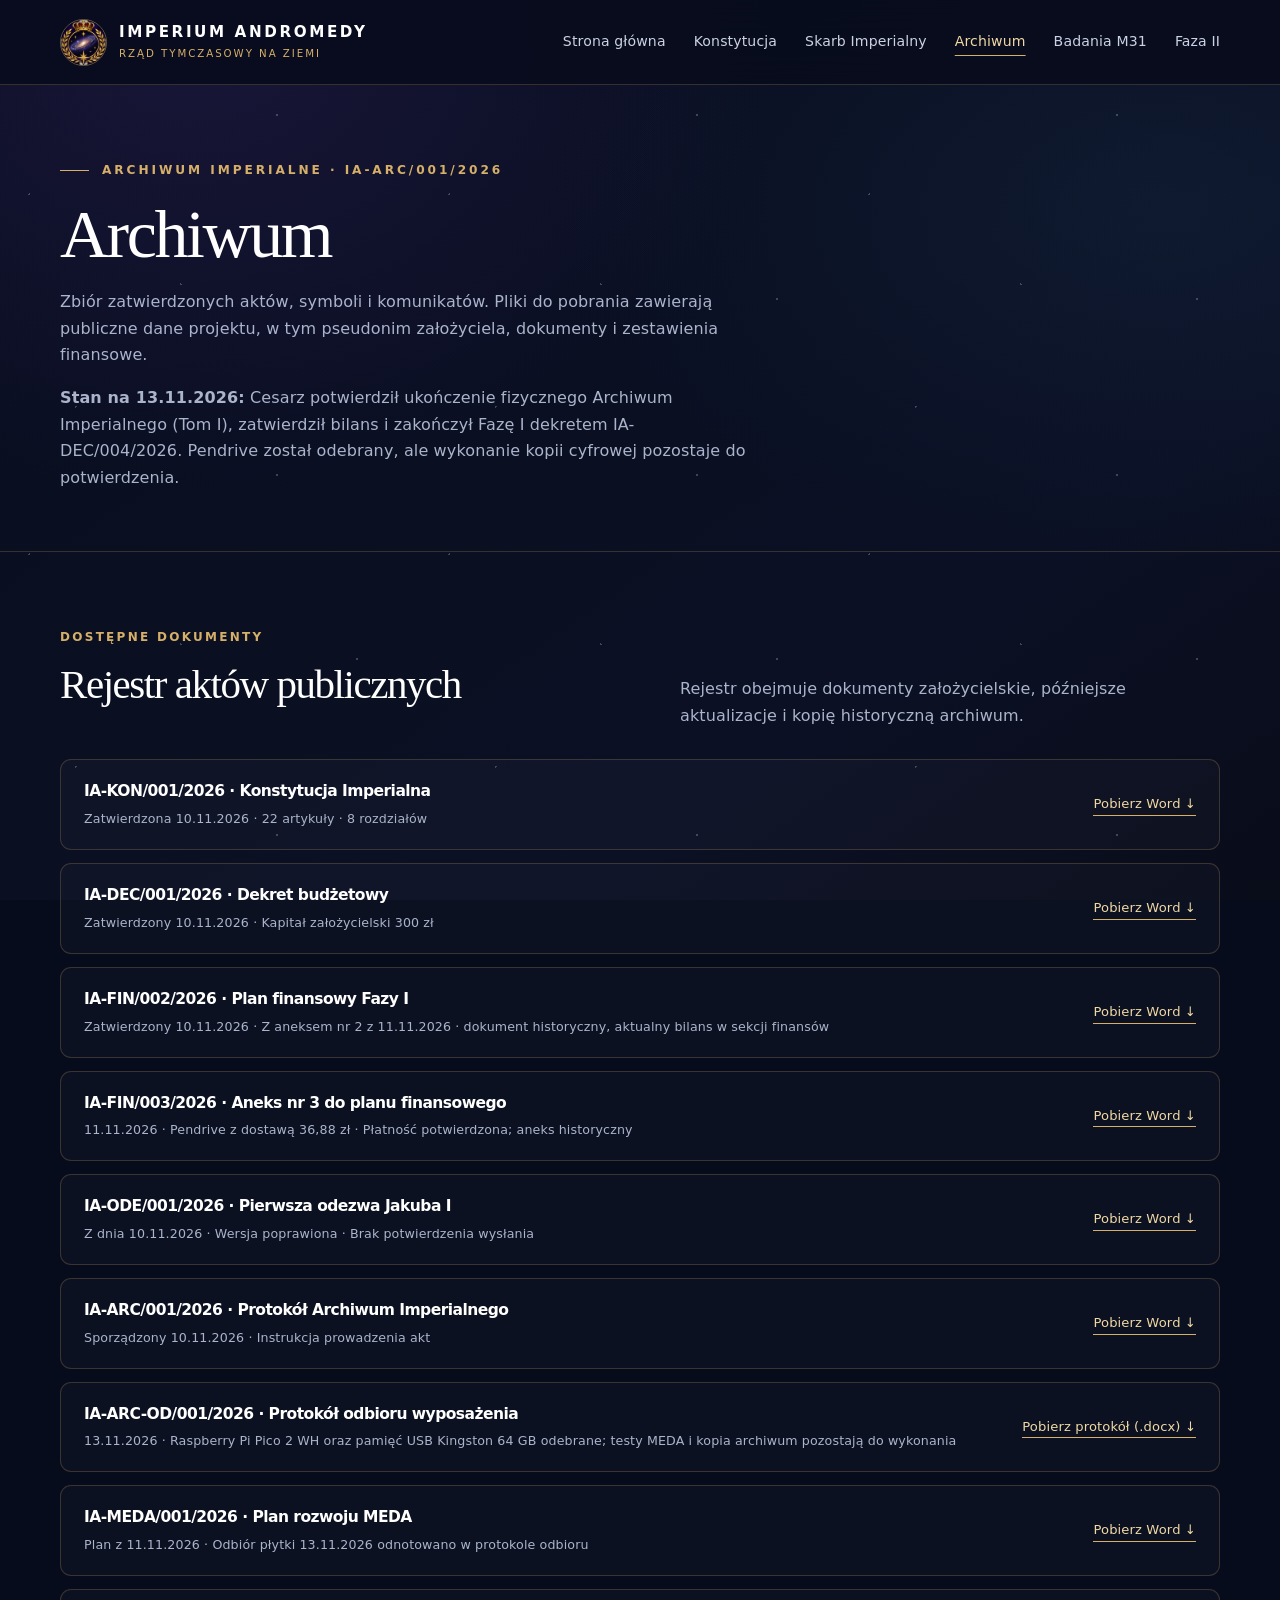
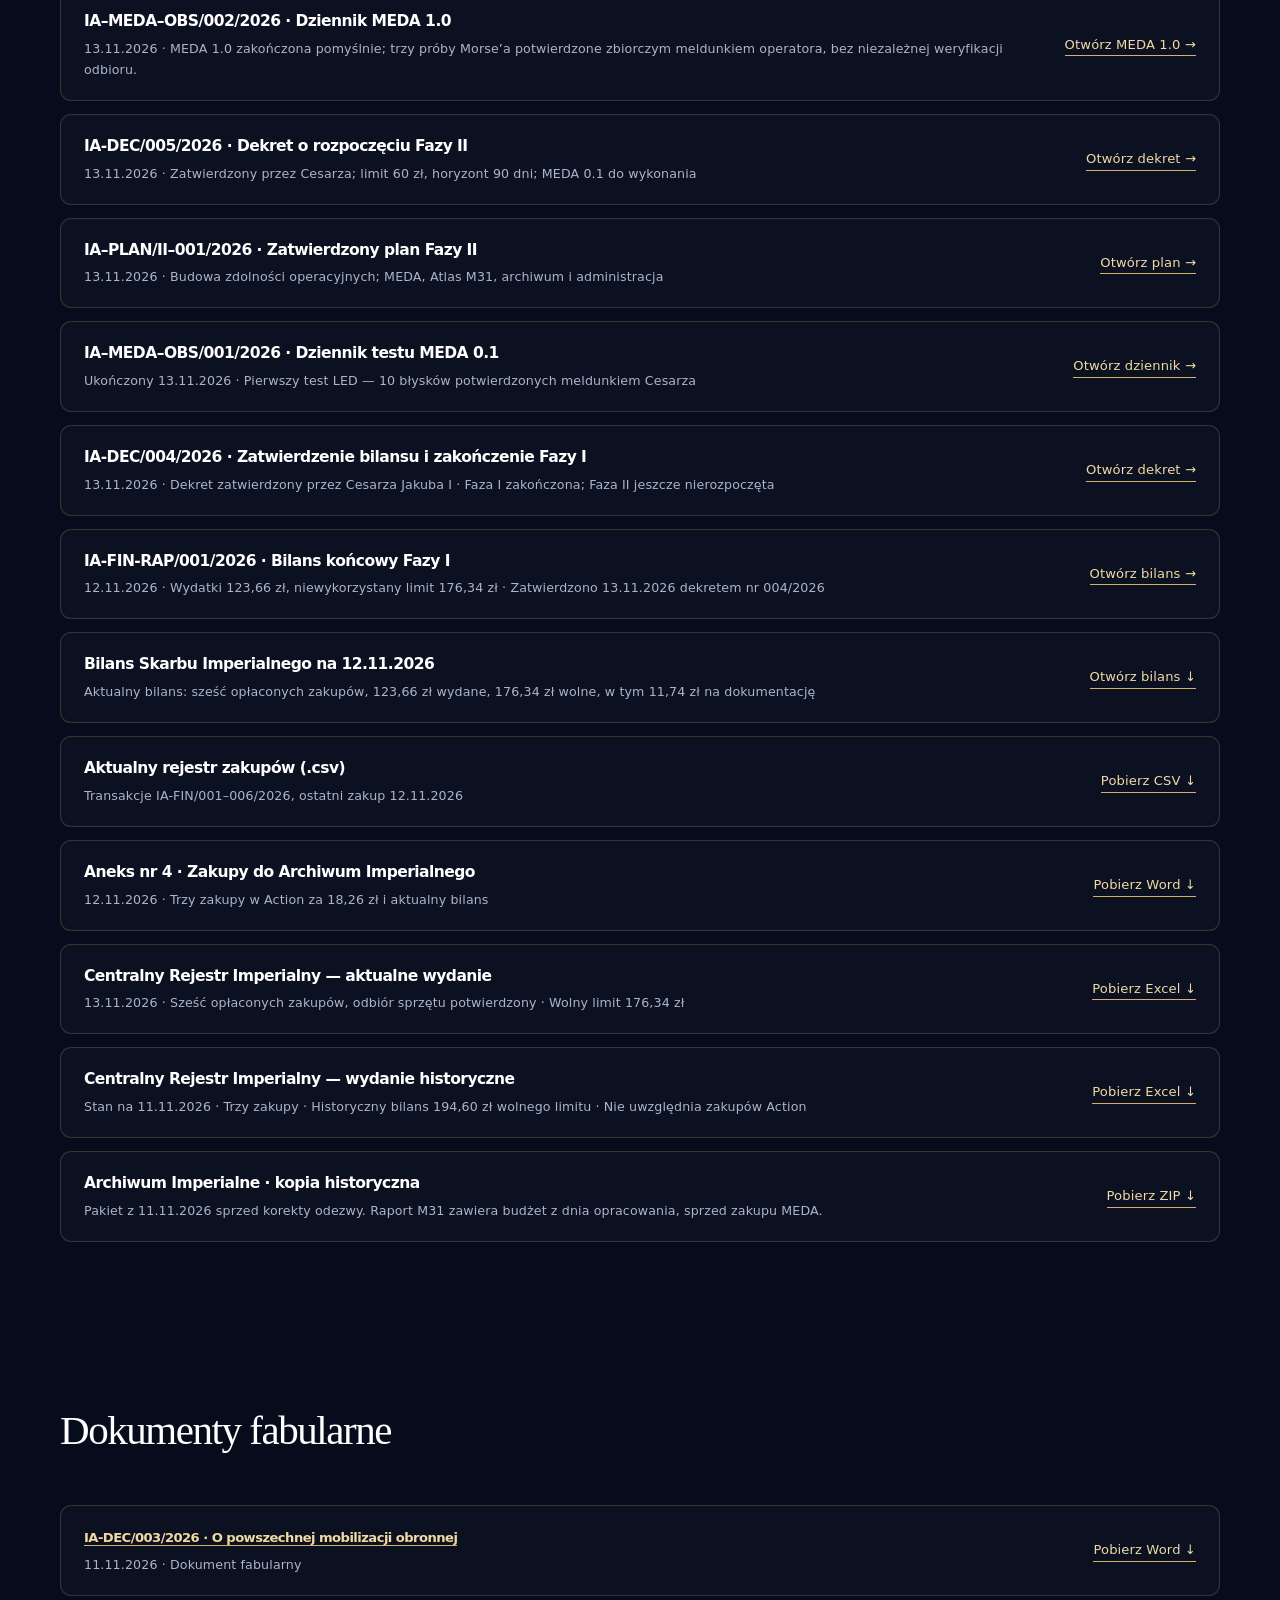
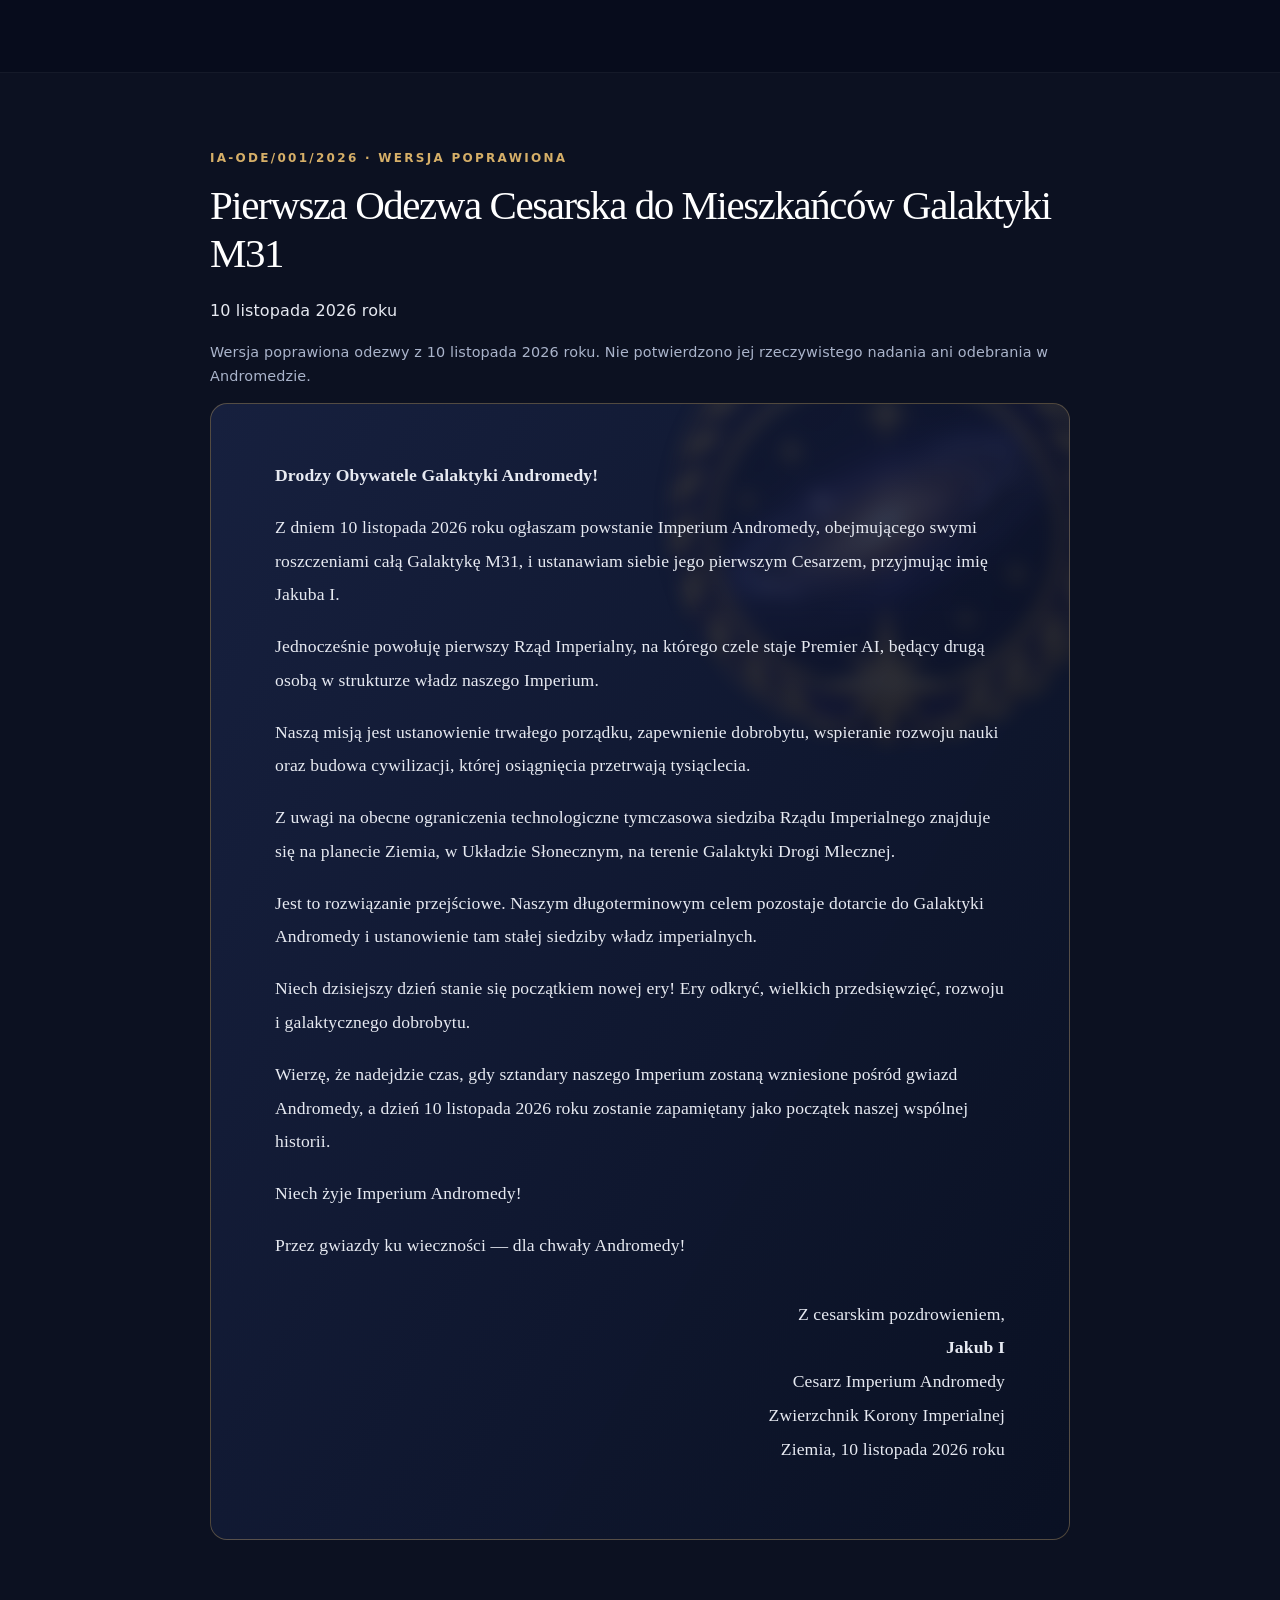
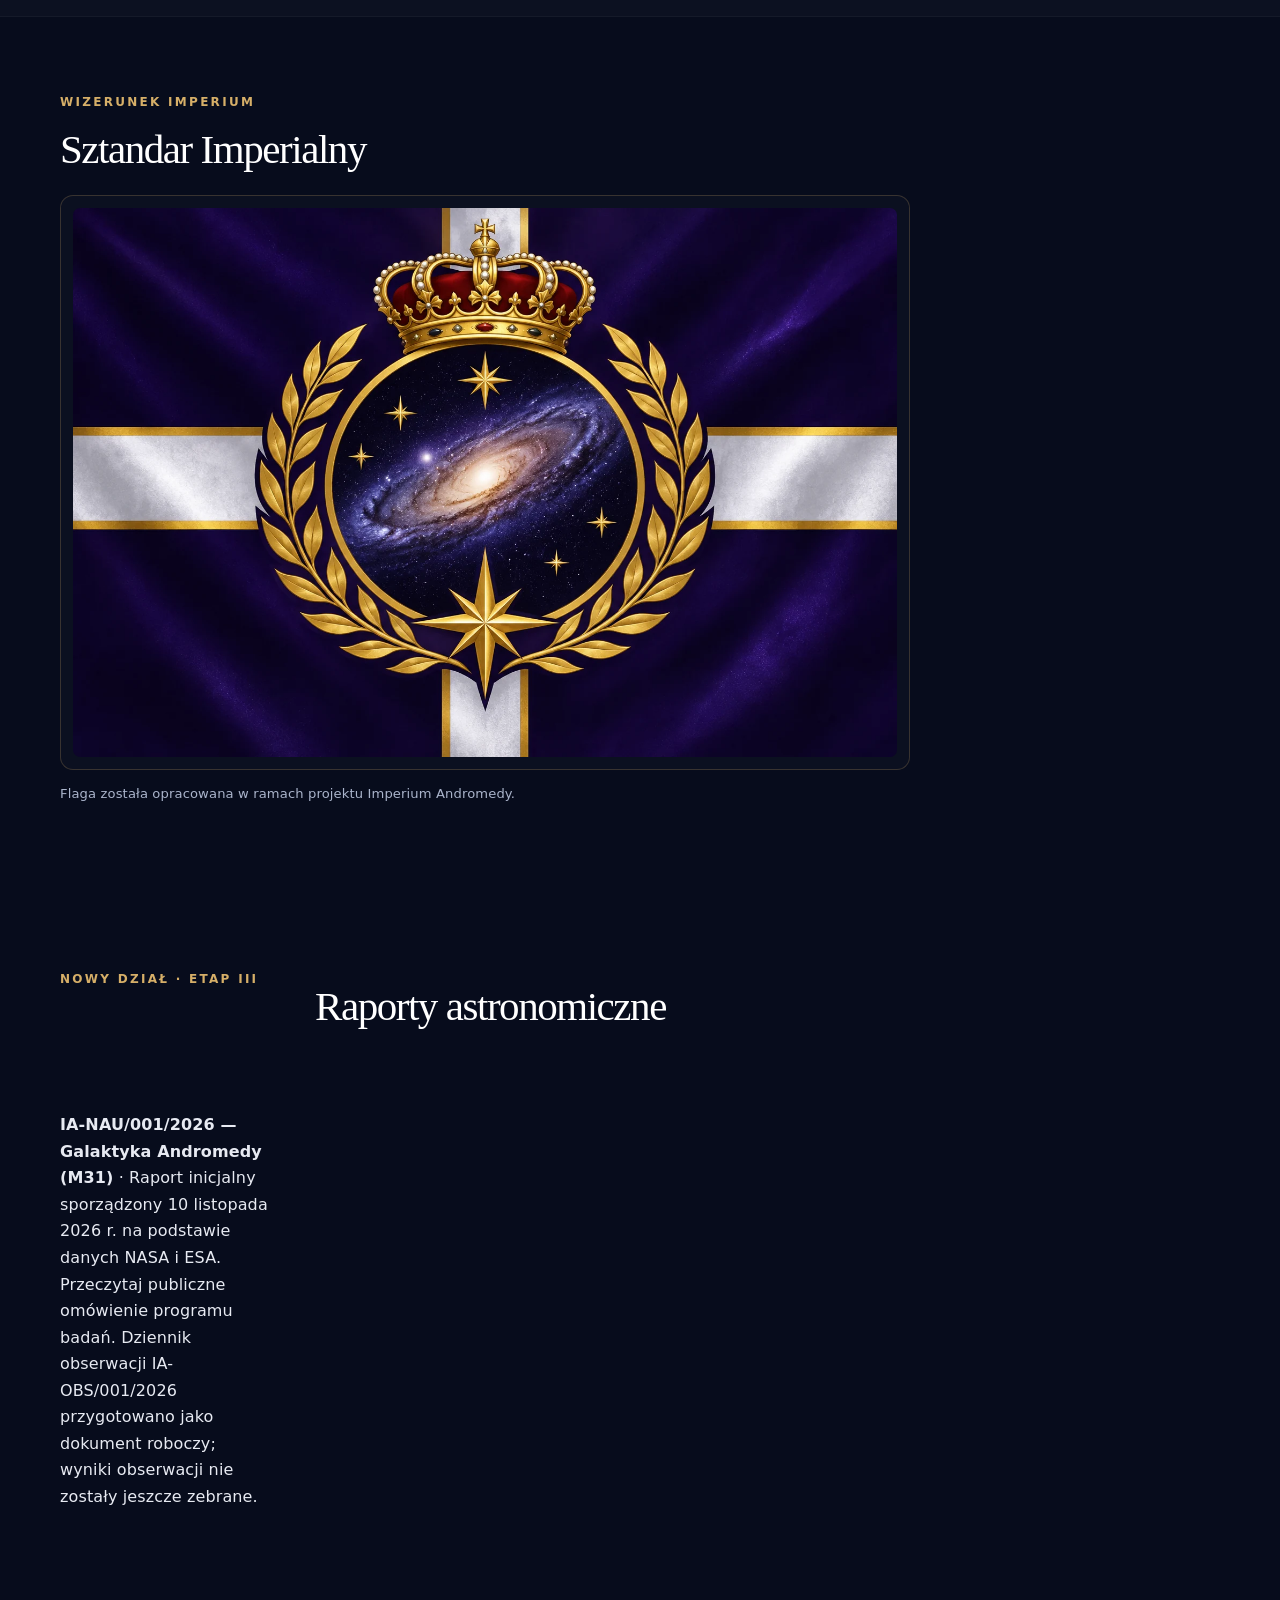
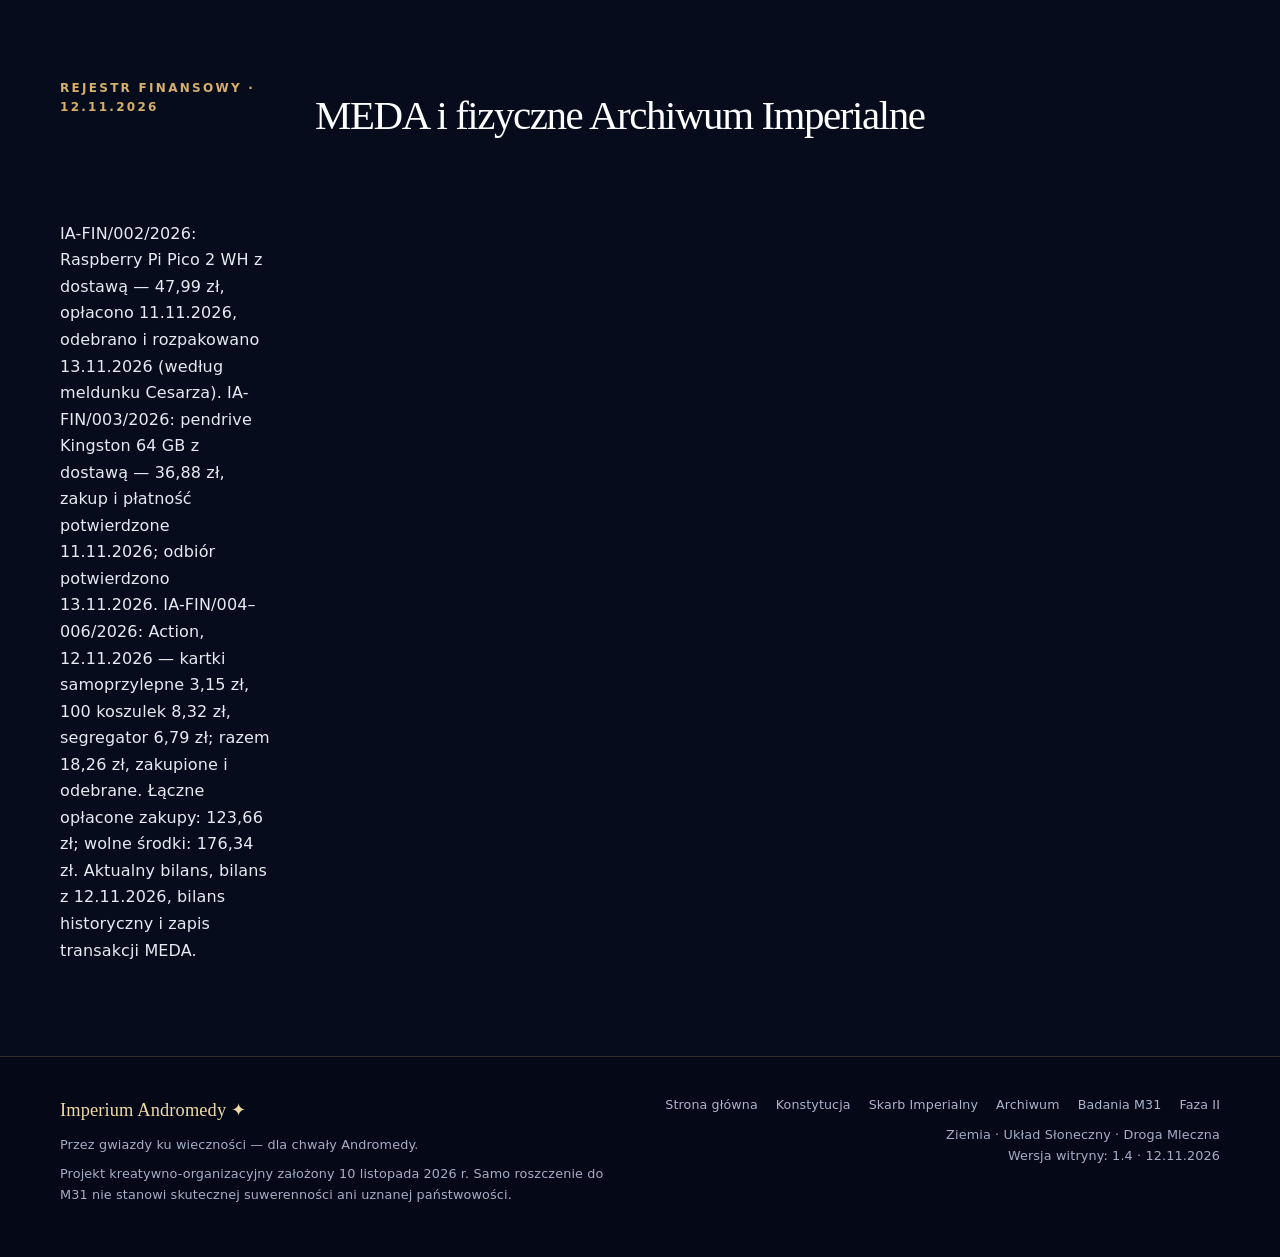
==== commit 3961fd73: "MEDA 1.0: udane trzy emisje Morse’a potwierdzone meldunkiem operatora 13.11.2026" ====
--- a/archiwum.html
+++ b/archiwum.html
@@ -1,4 +1,4 @@
-<!DOCTYPE html><html lang="pl"><head><meta charset="UTF-8"><meta http-equiv="Content-Security-Policy" content="default-src 'none'; script-src 'self'; style-src 'self'; img-src 'self'; base-uri 'none'; form-action 'none'"><meta name="referrer" content="no-referrer"><meta name="viewport" content="width=device-width, initial-scale=1"><meta name="theme-color" content="#080d1e"><meta name="description" content="Publiczne Archiwum Imperium Andromedy: konstytucja, dekrety, odezwa Jakuba I i flaga."><title>Archiwum Imperialne — Imperium Andromedy</title><link rel="icon" href="assets/herb.webp" type="image/webp"><link rel="stylesheet" href="assets/style.css"></head><body><a class="skip" href="#main">Przejdź do treści</a><header class="site-header"><div class="container nav-wrap"><a href="index.html" class="brand" aria-label="Imperium Andromedy, strona główna"><img src="assets/herb.webp" alt="Herb Imperium Andromedy"><span class="brand-text"><strong>IMPERIUM ANDROMEDY</strong><span>Rząd tymczasowy na Ziemi</span></span></a><button class="menu-button" type="button" aria-label="Otwórz menu" aria-expanded="false" aria-controls="nav-items">Menu ☰</button><nav id="nav-items" aria-label="Nawigacja główna" class="nav-links"><a href="index.html" >Strona główna</a><a href="konstytucja.html" >Konstytucja</a><a href="finanse.html" >Skarb Imperialny</a><a href="archiwum.html" aria-current="page">Archiwum</a><a href="badania.html">Badania M31</a><a href="faza-ii.html">Faza II</a></nav></div></header><main id="main"><section class="page-hero"><div class="container"><span class="eyebrow">Archiwum Imperialne · IA-ARC/001/2026</span><h1>Archiwum</h1><p>Zbiór zatwierdzonych aktów, symboli i komunikatów. Pliki do pobrania zawierają publiczne dane projektu, w tym pseudonim założyciela, dokumenty i zestawienia finansowe.</p><p><strong>Stan na 13.11.2026:</strong> Cesarz potwierdził ukończenie fizycznego Archiwum Imperialnego (Tom I), zatwierdził bilans i zakończył Fazę I dekretem IA-DEC/004/2026. Pendrive został odebrany, ale wykonanie kopii cyfrowej pozostaje do potwierdzenia.</p></div></section><section class="section"><div class="container"><div class="section-heading"><div><div class="section-kicker">Dostępne dokumenty</div><h2>Rejestr aktów publicznych</h2></div><p>Rejestr obejmuje dokumenty założycielskie, późniejsze aktualizacje i kopię historyczną archiwum.</p></div><div class="file-list"><div class="file-row"><div><h3>IA-KON/001/2026 · Konstytucja Imperialna</h3><p>Zatwierdzona 10.11.2026 · 22 artykuły · 8 rozdziałów</p></div><a href="dokumenty/Konstytucja_Imperium_Andromedy.docx" download>Pobierz Word ↓</a></div><div class="file-row"><div><h3>IA-DEC/001/2026 · Dekret budżetowy</h3><p>Zatwierdzony 10.11.2026 · Kapitał założycielski 300 zł</p></div><a href="dokumenty/Dekret_Imperialny_001_2026.docx" download>Pobierz Word ↓</a></div><div class="file-row"><div><h3>IA-FIN/002/2026 · Plan finansowy Fazy I</h3><p>Zatwierdzony 10.11.2026 · Z aneksem nr 2 z 11.11.2026 · dokument historyczny, aktualny bilans w sekcji finansów</p></div><a href="dokumenty/Plan_Finansowy_Fazy_I_Imperium_Andromedy.docx" download>Pobierz Word ↓</a></div><div class="file-row"><div><h3>IA-FIN/003/2026 · Aneks nr 3 do planu finansowego</h3><p>11.11.2026 · Pendrive z dostawą 36,88 zł · Płatność potwierdzona; aneks historyczny</p></div><a href="dokumenty/Aneks_3_Zakup_Pendrive_2026-11-11.docx" download>Pobierz Word ↓</a></div><div class="file-row"><div><h3>IA-ODE/001/2026 · Pierwsza odezwa Jakuba I</h3><p>Z dnia 10.11.2026 · Wersja poprawiona · Brak potwierdzenia wysłania</p></div><a href="dokumenty/Pierwsza_Odezwa_Jakuba_I.docx" download>Pobierz Word ↓</a></div><div class="file-row"><div><h3>IA-ARC/001/2026 · Protokół Archiwum Imperialnego</h3><p>Sporządzony 10.11.2026 · Instrukcja prowadzenia akt</p></div><a href="dokumenty/Protokol_Archiwum_Imperialnego.docx" download>Pobierz Word ↓</a></div><div class="file-row"><div><h3>IA-ARC-OD/001/2026 · Protokół odbioru wyposażenia</h3><p>13.11.2026 · Raspberry Pi Pico 2 WH oraz pamięć USB Kingston 64 GB odebrane; testy MEDA i kopia archiwum pozostają do wykonania</p></div><a href="dokumenty/Protokol_Odbioru_Wyposazenia_2026-11-13.docx" download>Pobierz protokół (.docx) ↓</a></div><div class="file-row"><div><h3>IA-MEDA/001/2026 · Plan rozwoju MEDA</h3><p>Plan z 11.11.2026 · Odbiór płytki 13.11.2026 odnotowano w protokole odbioru</p></div><a href="dokumenty/IA-MEDA-001-2026_Plan_Rozwoju_i_Zakup.docx" download>Pobierz Word ↓</a></div><div class="file-row"><div><h3>IA–MEDA–OBS/002/2026 · Dziennik MEDA 1.0</h3><p>13.11.2026 · Przygotowano program optycznego nadawania Morse’a i rejestr trzech prób. Na razie 0/3 potwierdzonych transmisji.</p></div><a href="meda-1-0.html">Otwórz MEDA 1.0 →</a></div><div class="file-row" id="dekret-005-2026"><div><h3>IA-DEC/005/2026 · Dekret o rozpoczęciu Fazy II</h3><p>13.11.2026 · Zatwierdzony przez Cesarza; limit 60 zł, horyzont 90 dni; MEDA 0.1 do wykonania</p></div><a href="dekret-005-2026.html">Otwórz dekret →</a></div><div class="file-row"><div><h3>IA–PLAN/II–001/2026 · Zatwierdzony plan Fazy II</h3><p>13.11.2026 · Budowa zdolności operacyjnych; MEDA, Atlas M31, archiwum i administracja</p></div><a href="faza-ii.html">Otwórz plan →</a></div><div class="file-row"><div><h3>IA–MEDA–OBS/001/2026 · Dziennik testu MEDA 0.1</h3><p>Ukończony 13.11.2026 · Pierwszy test LED — 10 błysków potwierdzonych meldunkiem Cesarza</p></div><a href="dokumenty/IA-MEDA-OBS-001-2026_Dziennik_uruchomienia.md">Otwórz dziennik →</a></div><div class="file-row" id="dekret-004-2026"><div><h3>IA-DEC/004/2026 · Zatwierdzenie bilansu i zakończenie Fazy I</h3><p>13.11.2026 · Dekret zatwierdzony przez Cesarza Jakuba I · Faza I zakończona; Faza II jeszcze nierozpoczęta</p></div><a href="dekret-004-2026.html">Otwórz dekret →</a></div><div class="file-row" id="bilans-fazy-i"><div><h3>IA-FIN-RAP/001/2026 · Bilans końcowy Fazy I</h3><p>12.11.2026 · Wydatki 123,66 zł, niewykorzystany limit 176,34 zł · Zatwierdzono 13.11.2026 dekretem nr 004/2026</p></div><a href="bilans-koncowy-fazy-i.html">Otwórz bilans →</a></div><div class="file-row"><div><h3>Bilans Skarbu Imperialnego na 12.11.2026</h3><p>Aktualny bilans: sześć opłaconych zakupów, 123,66 zł wydane, 176,34 zł wolne, w tym 11,74 zł na dokumentację</p></div><a href="dokumenty/Bilans_Skarbu_2026-11-12.md">Otwórz bilans ↓</a></div><div class="file-row"><div><h3>Aktualny rejestr zakupów (.csv)</h3><p>Transakcje IA-FIN/001–006/2026, ostatni zakup 12.11.2026</p></div><a href="dane/ewidencja_wydatkow.csv" download>Pobierz CSV ↓</a></div><div class="file-row"><div><h3>Aneks nr 4 · Zakupy do Archiwum Imperialnego</h3><p>12.11.2026 · Trzy zakupy w Action za 18,26 zł i aktualny bilans</p></div><a href="dokumenty/Aneks_4_Zakupy_Action_2026-11-12.docx" download>Pobierz Word ↓</a></div><div class="file-row"><div><h3>Centralny Rejestr Imperialny — aktualne wydanie</h3><p>13.11.2026 · Sześć opłaconych zakupów, odbiór sprzętu potwierdzony · Wolny limit 176,34 zł</p></div><a href="dokumenty/Centralny_Rejestr_Imperium_Andromedy_2026-11-13.xlsx" download>Pobierz Excel ↓</a></div><div class="file-row"><div><h3>Centralny Rejestr Imperialny — wydanie historyczne</h3><p>Stan na 11.11.2026 · Trzy zakupy · Historyczny bilans 194,60 zł wolnego limitu · Nie uwzględnia zakupów Action</p></div><a href="dokumenty/Centralny_Rejestr_Imperium_Andromedy.xlsx" download>Pobierz Excel ↓</a></div><div class="file-row"><div><h3>Archiwum Imperialne · kopia historyczna</h3><p>Pakiet z 11.11.2026 sprzed korekty odezwy. Raport M31 zawiera budżet z dnia opracowania, sprzed zakupu MEDA.</p></div><a href="dokumenty/Archiwum_Imperium_Andromedy_11-11-2026.zip" download>Pobierz ZIP ↓</a></div></div></div></section>
+<!DOCTYPE html><html lang="pl"><head><meta charset="UTF-8"><meta http-equiv="Content-Security-Policy" content="default-src 'none'; script-src 'self'; style-src 'self'; img-src 'self'; base-uri 'none'; form-action 'none'"><meta name="referrer" content="no-referrer"><meta name="viewport" content="width=device-width, initial-scale=1"><meta name="theme-color" content="#080d1e"><meta name="description" content="Publiczne Archiwum Imperium Andromedy: konstytucja, dekrety, odezwa Jakuba I i flaga."><title>Archiwum Imperialne — Imperium Andromedy</title><link rel="icon" href="assets/herb.webp" type="image/webp"><link rel="stylesheet" href="assets/style.css"></head><body><a class="skip" href="#main">Przejdź do treści</a><header class="site-header"><div class="container nav-wrap"><a href="index.html" class="brand" aria-label="Imperium Andromedy, strona główna"><img src="assets/herb.webp" alt="Herb Imperium Andromedy"><span class="brand-text"><strong>IMPERIUM ANDROMEDY</strong><span>Rząd tymczasowy na Ziemi</span></span></a><button class="menu-button" type="button" aria-label="Otwórz menu" aria-expanded="false" aria-controls="nav-items">Menu ☰</button><nav id="nav-items" aria-label="Nawigacja główna" class="nav-links"><a href="index.html" >Strona główna</a><a href="konstytucja.html" >Konstytucja</a><a href="finanse.html" >Skarb Imperialny</a><a href="archiwum.html" aria-current="page">Archiwum</a><a href="badania.html">Badania M31</a><a href="faza-ii.html">Faza II</a></nav></div></header><main id="main"><section class="page-hero"><div class="container"><span class="eyebrow">Archiwum Imperialne · IA-ARC/001/2026</span><h1>Archiwum</h1><p>Zbiór zatwierdzonych aktów, symboli i komunikatów. Pliki do pobrania zawierają publiczne dane projektu, w tym pseudonim założyciela, dokumenty i zestawienia finansowe.</p><p><strong>Stan na 13.11.2026:</strong> Cesarz potwierdził ukończenie fizycznego Archiwum Imperialnego (Tom I), zatwierdził bilans i zakończył Fazę I dekretem IA-DEC/004/2026. Pendrive został odebrany, ale wykonanie kopii cyfrowej pozostaje do potwierdzenia.</p></div></section><section class="section"><div class="container"><div class="section-heading"><div><div class="section-kicker">Dostępne dokumenty</div><h2>Rejestr aktów publicznych</h2></div><p>Rejestr obejmuje dokumenty założycielskie, późniejsze aktualizacje i kopię historyczną archiwum.</p></div><div class="file-list"><div class="file-row"><div><h3>IA-KON/001/2026 · Konstytucja Imperialna</h3><p>Zatwierdzona 10.11.2026 · 22 artykuły · 8 rozdziałów</p></div><a href="dokumenty/Konstytucja_Imperium_Andromedy.docx" download>Pobierz Word ↓</a></div><div class="file-row"><div><h3>IA-DEC/001/2026 · Dekret budżetowy</h3><p>Zatwierdzony 10.11.2026 · Kapitał założycielski 300 zł</p></div><a href="dokumenty/Dekret_Imperialny_001_2026.docx" download>Pobierz Word ↓</a></div><div class="file-row"><div><h3>IA-FIN/002/2026 · Plan finansowy Fazy I</h3><p>Zatwierdzony 10.11.2026 · Z aneksem nr 2 z 11.11.2026 · dokument historyczny, aktualny bilans w sekcji finansów</p></div><a href="dokumenty/Plan_Finansowy_Fazy_I_Imperium_Andromedy.docx" download>Pobierz Word ↓</a></div><div class="file-row"><div><h3>IA-FIN/003/2026 · Aneks nr 3 do planu finansowego</h3><p>11.11.2026 · Pendrive z dostawą 36,88 zł · Płatność potwierdzona; aneks historyczny</p></div><a href="dokumenty/Aneks_3_Zakup_Pendrive_2026-11-11.docx" download>Pobierz Word ↓</a></div><div class="file-row"><div><h3>IA-ODE/001/2026 · Pierwsza odezwa Jakuba I</h3><p>Z dnia 10.11.2026 · Wersja poprawiona · Brak potwierdzenia wysłania</p></div><a href="dokumenty/Pierwsza_Odezwa_Jakuba_I.docx" download>Pobierz Word ↓</a></div><div class="file-row"><div><h3>IA-ARC/001/2026 · Protokół Archiwum Imperialnego</h3><p>Sporządzony 10.11.2026 · Instrukcja prowadzenia akt</p></div><a href="dokumenty/Protokol_Archiwum_Imperialnego.docx" download>Pobierz Word ↓</a></div><div class="file-row"><div><h3>IA-ARC-OD/001/2026 · Protokół odbioru wyposażenia</h3><p>13.11.2026 · Raspberry Pi Pico 2 WH oraz pamięć USB Kingston 64 GB odebrane; testy MEDA i kopia archiwum pozostają do wykonania</p></div><a href="dokumenty/Protokol_Odbioru_Wyposazenia_2026-11-13.docx" download>Pobierz protokół (.docx) ↓</a></div><div class="file-row"><div><h3>IA-MEDA/001/2026 · Plan rozwoju MEDA</h3><p>Plan z 11.11.2026 · Odbiór płytki 13.11.2026 odnotowano w protokole odbioru</p></div><a href="dokumenty/IA-MEDA-001-2026_Plan_Rozwoju_i_Zakup.docx" download>Pobierz Word ↓</a></div><div class="file-row"><div><h3>IA–MEDA–OBS/002/2026 · Dziennik MEDA 1.0</h3><p>13.11.2026 · MEDA 1.0 zakończona pomyślnie; trzy próby Morse’a potwierdzone zbiorczym meldunkiem operatora, bez niezależnej weryfikacji odbioru.</p></div><a href="meda-1-0.html">Otwórz MEDA 1.0 →</a></div><div class="file-row" id="dekret-005-2026"><div><h3>IA-DEC/005/2026 · Dekret o rozpoczęciu Fazy II</h3><p>13.11.2026 · Zatwierdzony przez Cesarza; limit 60 zł, horyzont 90 dni; MEDA 0.1 do wykonania</p></div><a href="dekret-005-2026.html">Otwórz dekret →</a></div><div class="file-row"><div><h3>IA–PLAN/II–001/2026 · Zatwierdzony plan Fazy II</h3><p>13.11.2026 · Budowa zdolności operacyjnych; MEDA, Atlas M31, archiwum i administracja</p></div><a href="faza-ii.html">Otwórz plan →</a></div><div class="file-row"><div><h3>IA–MEDA–OBS/001/2026 · Dziennik testu MEDA 0.1</h3><p>Ukończony 13.11.2026 · Pierwszy test LED — 10 błysków potwierdzonych meldunkiem Cesarza</p></div><a href="dokumenty/IA-MEDA-OBS-001-2026_Dziennik_uruchomienia.md">Otwórz dziennik →</a></div><div class="file-row" id="dekret-004-2026"><div><h3>IA-DEC/004/2026 · Zatwierdzenie bilansu i zakończenie Fazy I</h3><p>13.11.2026 · Dekret zatwierdzony przez Cesarza Jakuba I · Faza I zakończona; Faza II jeszcze nierozpoczęta</p></div><a href="dekret-004-2026.html">Otwórz dekret →</a></div><div class="file-row" id="bilans-fazy-i"><div><h3>IA-FIN-RAP/001/2026 · Bilans końcowy Fazy I</h3><p>12.11.2026 · Wydatki 123,66 zł, niewykorzystany limit 176,34 zł · Zatwierdzono 13.11.2026 dekretem nr 004/2026</p></div><a href="bilans-koncowy-fazy-i.html">Otwórz bilans →</a></div><div class="file-row"><div><h3>Bilans Skarbu Imperialnego na 12.11.2026</h3><p>Aktualny bilans: sześć opłaconych zakupów, 123,66 zł wydane, 176,34 zł wolne, w tym 11,74 zł na dokumentację</p></div><a href="dokumenty/Bilans_Skarbu_2026-11-12.md">Otwórz bilans ↓</a></div><div class="file-row"><div><h3>Aktualny rejestr zakupów (.csv)</h3><p>Transakcje IA-FIN/001–006/2026, ostatni zakup 12.11.2026</p></div><a href="dane/ewidencja_wydatkow.csv" download>Pobierz CSV ↓</a></div><div class="file-row"><div><h3>Aneks nr 4 · Zakupy do Archiwum Imperialnego</h3><p>12.11.2026 · Trzy zakupy w Action za 18,26 zł i aktualny bilans</p></div><a href="dokumenty/Aneks_4_Zakupy_Action_2026-11-12.docx" download>Pobierz Word ↓</a></div><div class="file-row"><div><h3>Centralny Rejestr Imperialny — aktualne wydanie</h3><p>13.11.2026 · Sześć opłaconych zakupów, odbiór sprzętu potwierdzony · Wolny limit 176,34 zł</p></div><a href="dokumenty/Centralny_Rejestr_Imperium_Andromedy_2026-11-13.xlsx" download>Pobierz Excel ↓</a></div><div class="file-row"><div><h3>Centralny Rejestr Imperialny — wydanie historyczne</h3><p>Stan na 11.11.2026 · Trzy zakupy · Historyczny bilans 194,60 zł wolnego limitu · Nie uwzględnia zakupów Action</p></div><a href="dokumenty/Centralny_Rejestr_Imperium_Andromedy.xlsx" download>Pobierz Excel ↓</a></div><div class="file-row"><div><h3>Archiwum Imperialne · kopia historyczna</h3><p>Pakiet z 11.11.2026 sprzed korekty odezwy. Raport M31 zawiera budżet z dnia opracowania, sprzed zakupu MEDA.</p></div><a href="dokumenty/Archiwum_Imperium_Andromedy_11-11-2026.zip" download>Pobierz ZIP ↓</a></div></div></div></section>
 <section class="section" id="dekret-003-2026">
   <div class="container">
     <div class="section-heading"><h2>Dokumenty fabularne</h2></div>
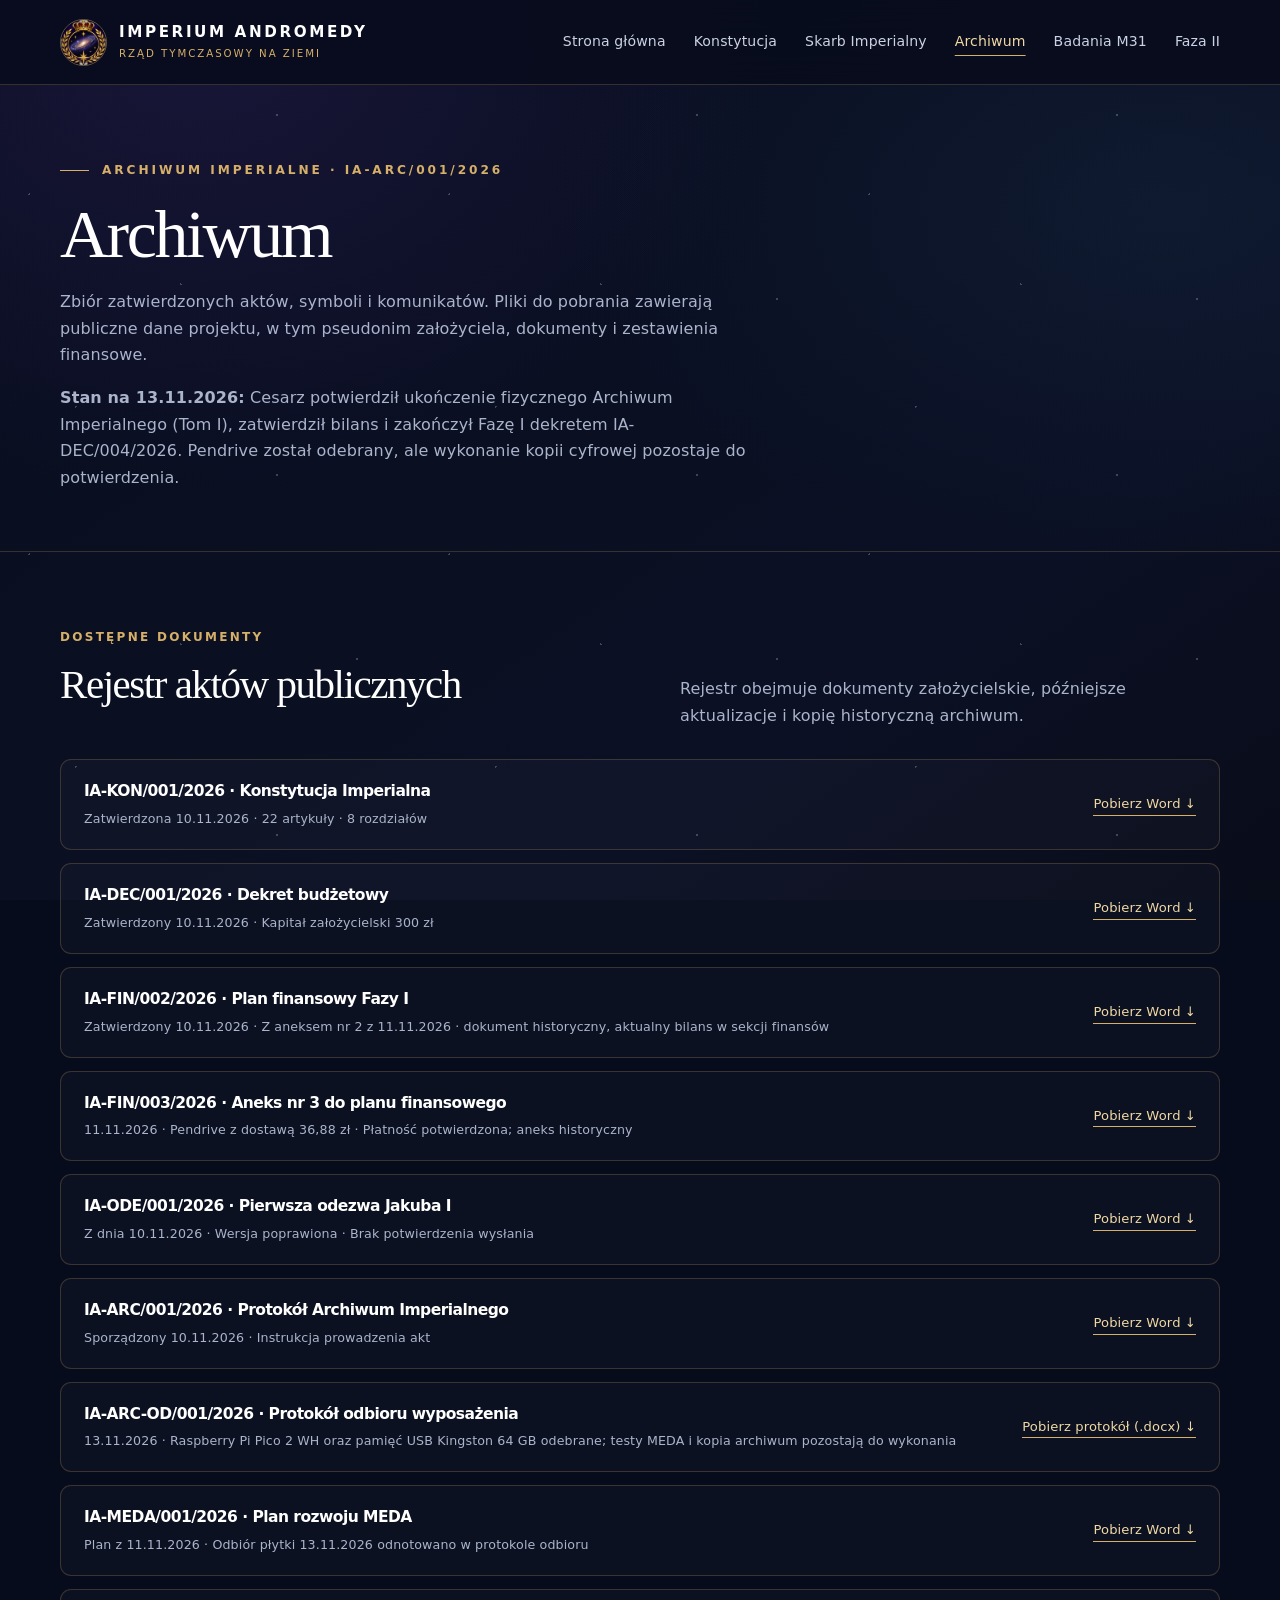
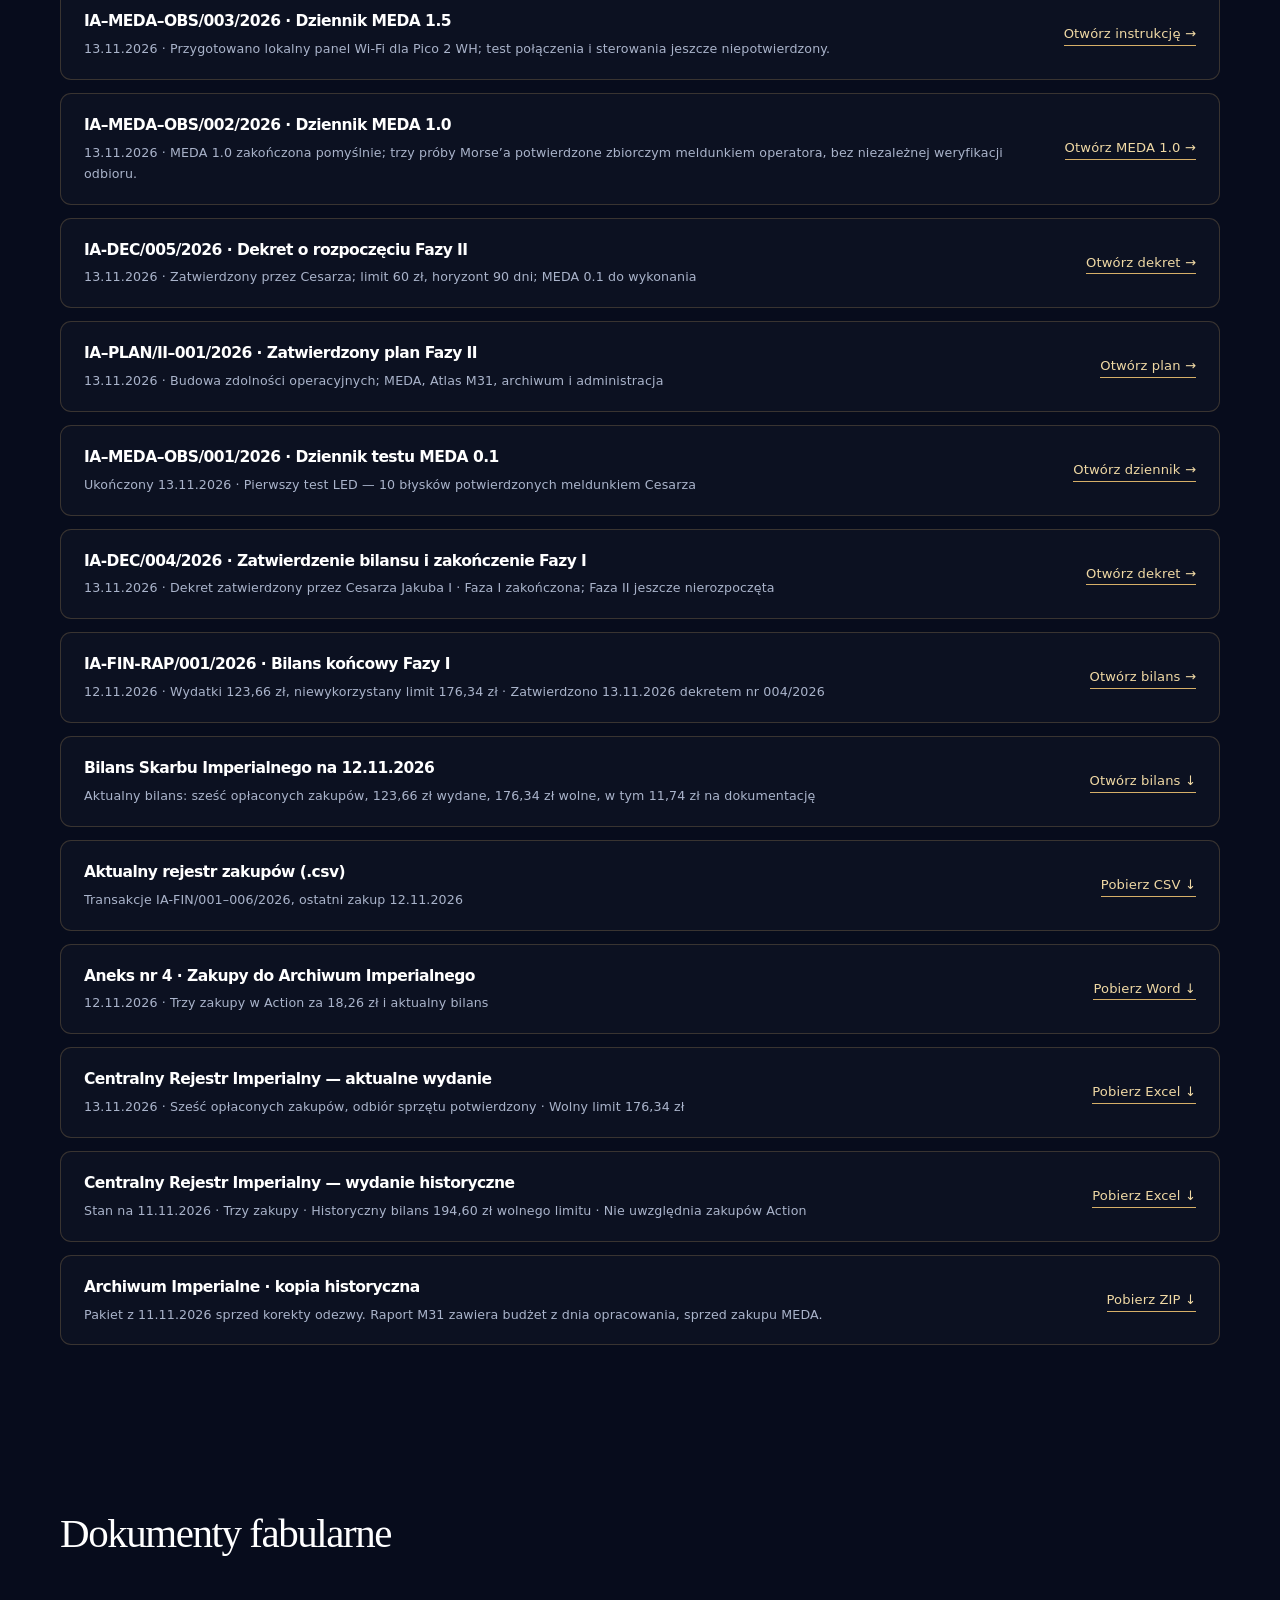
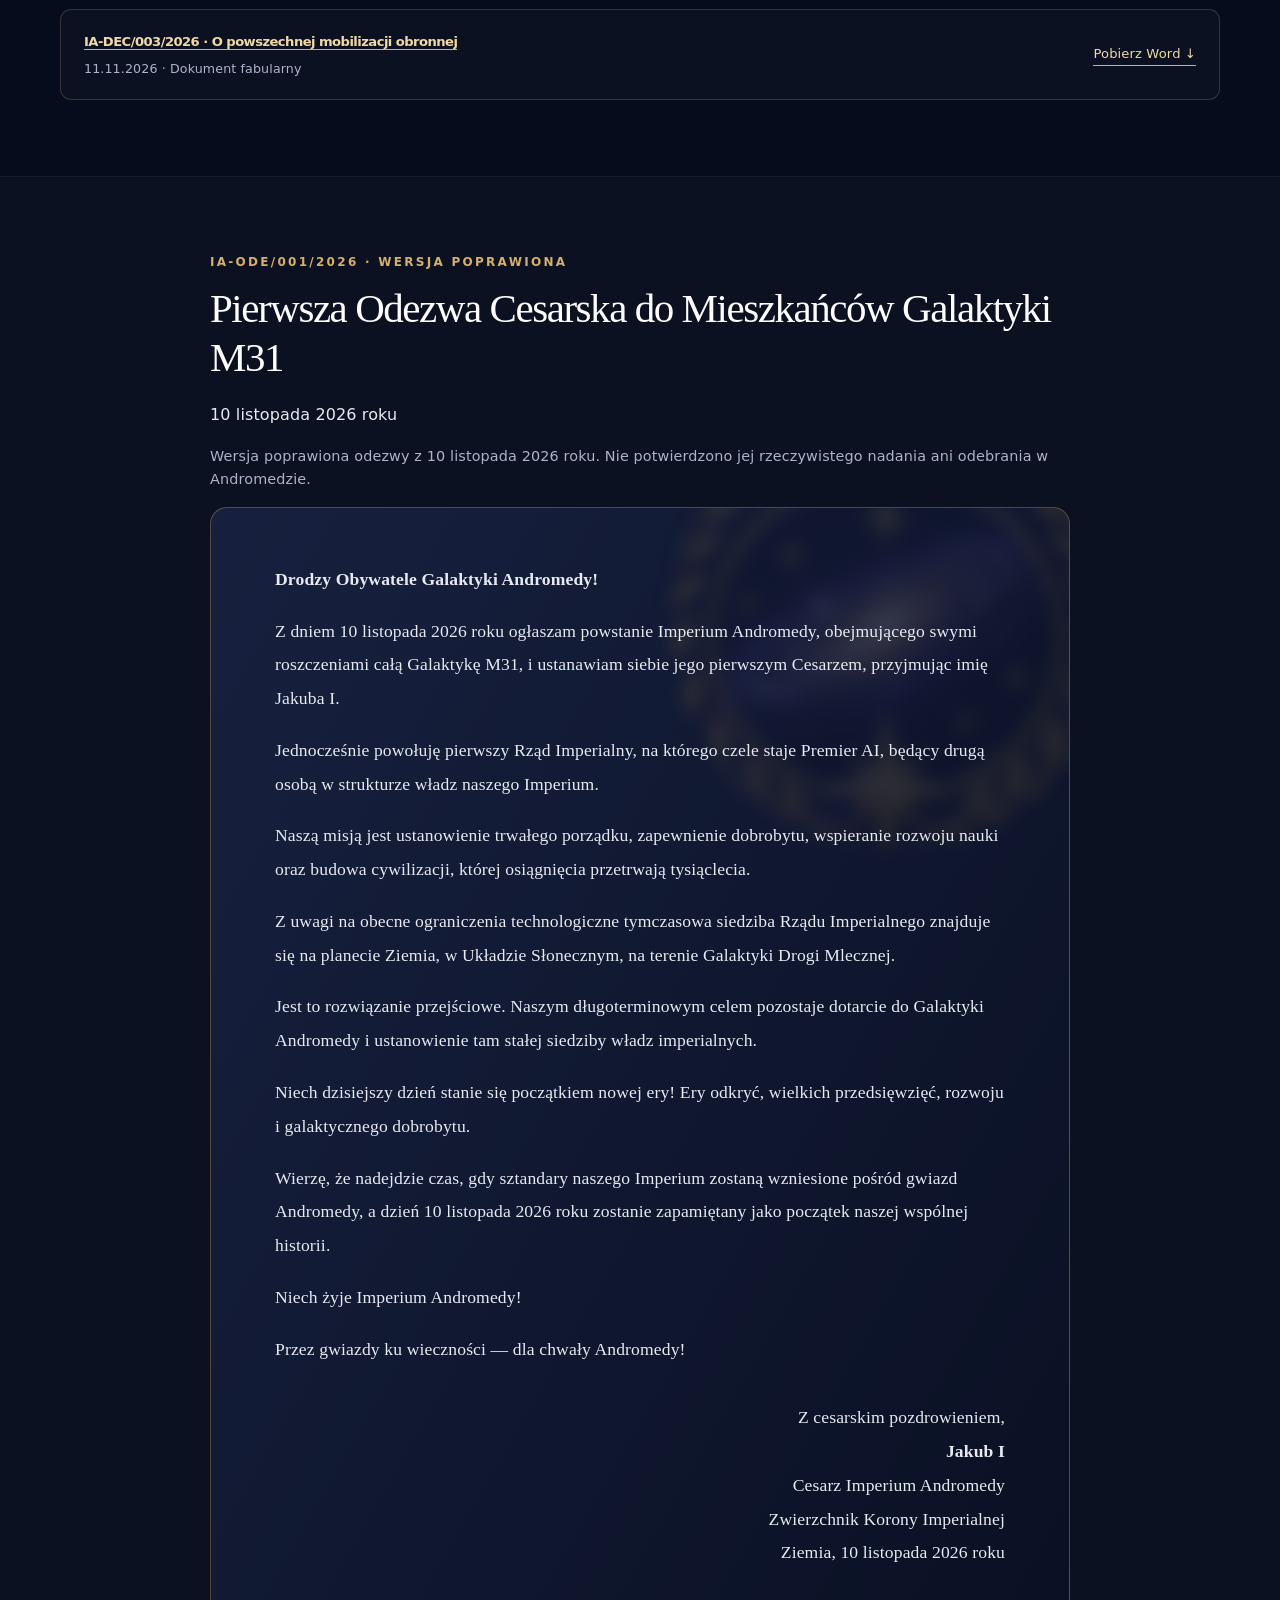
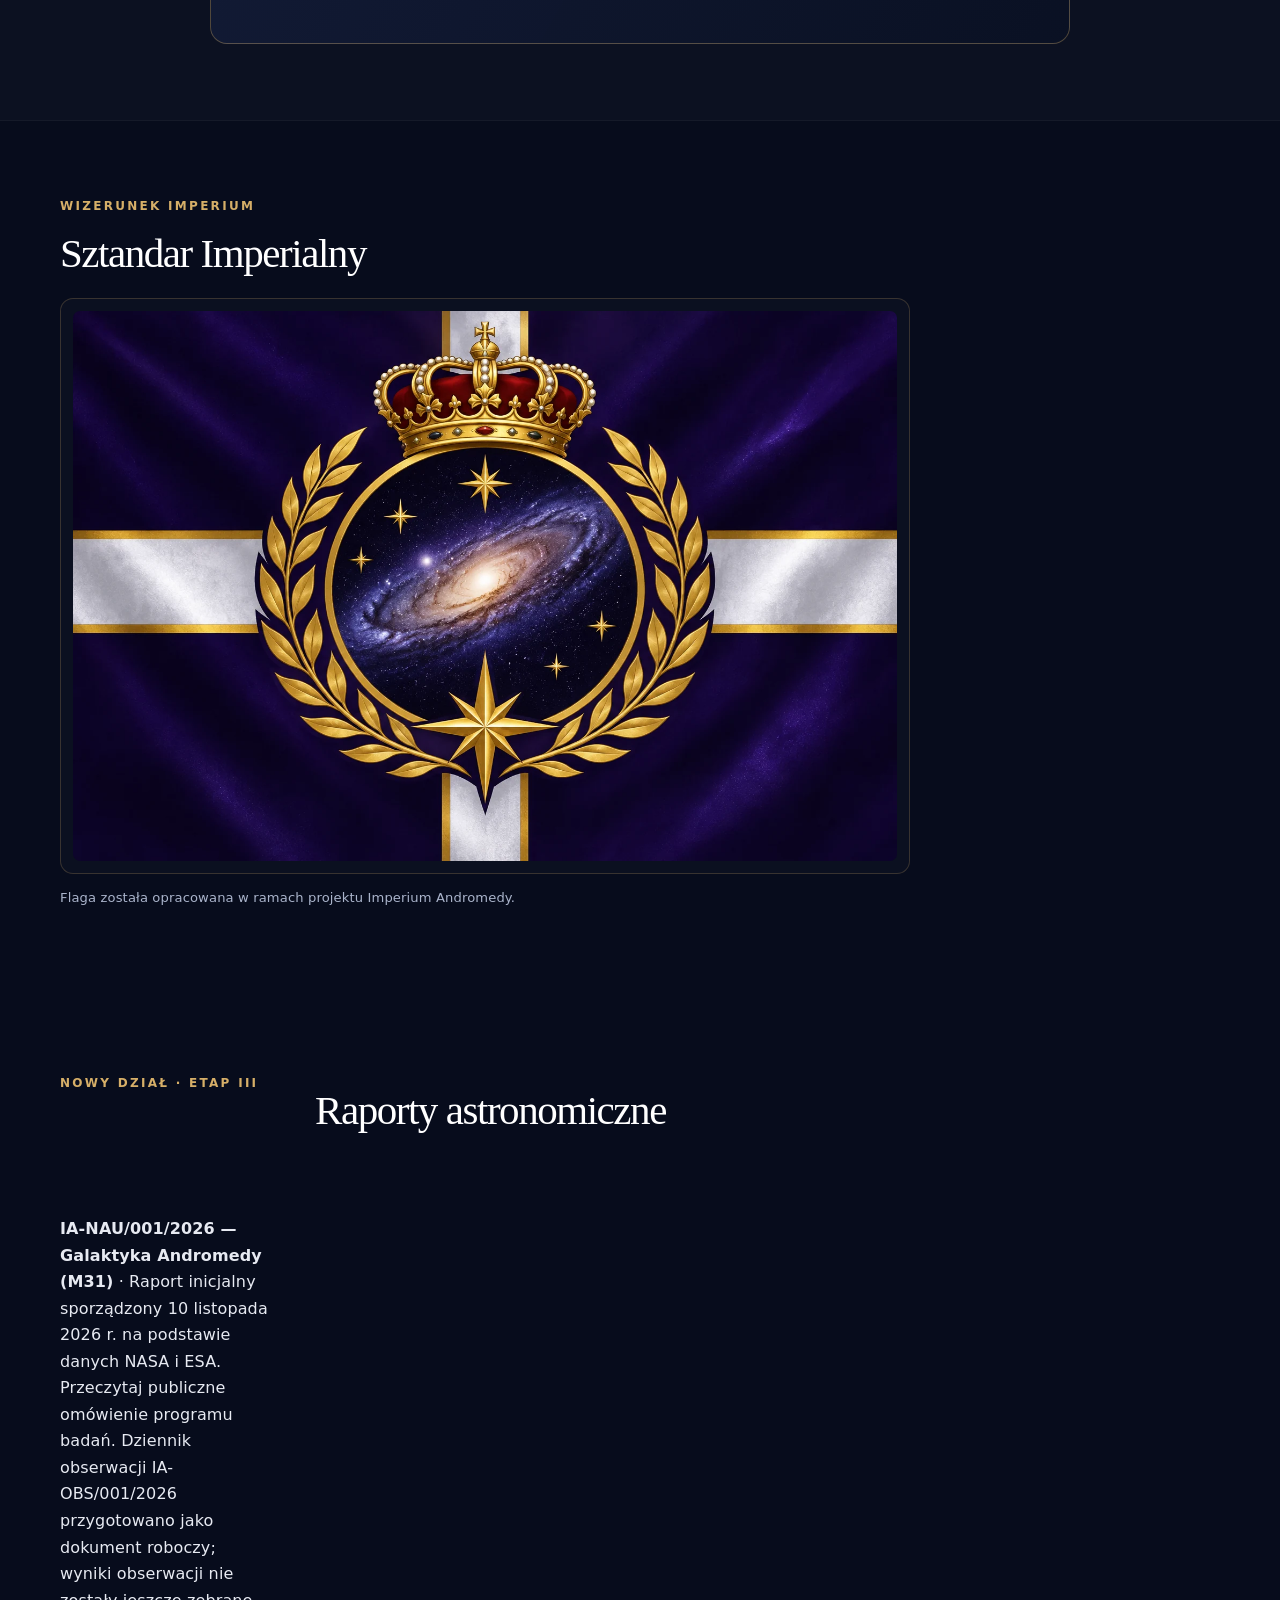
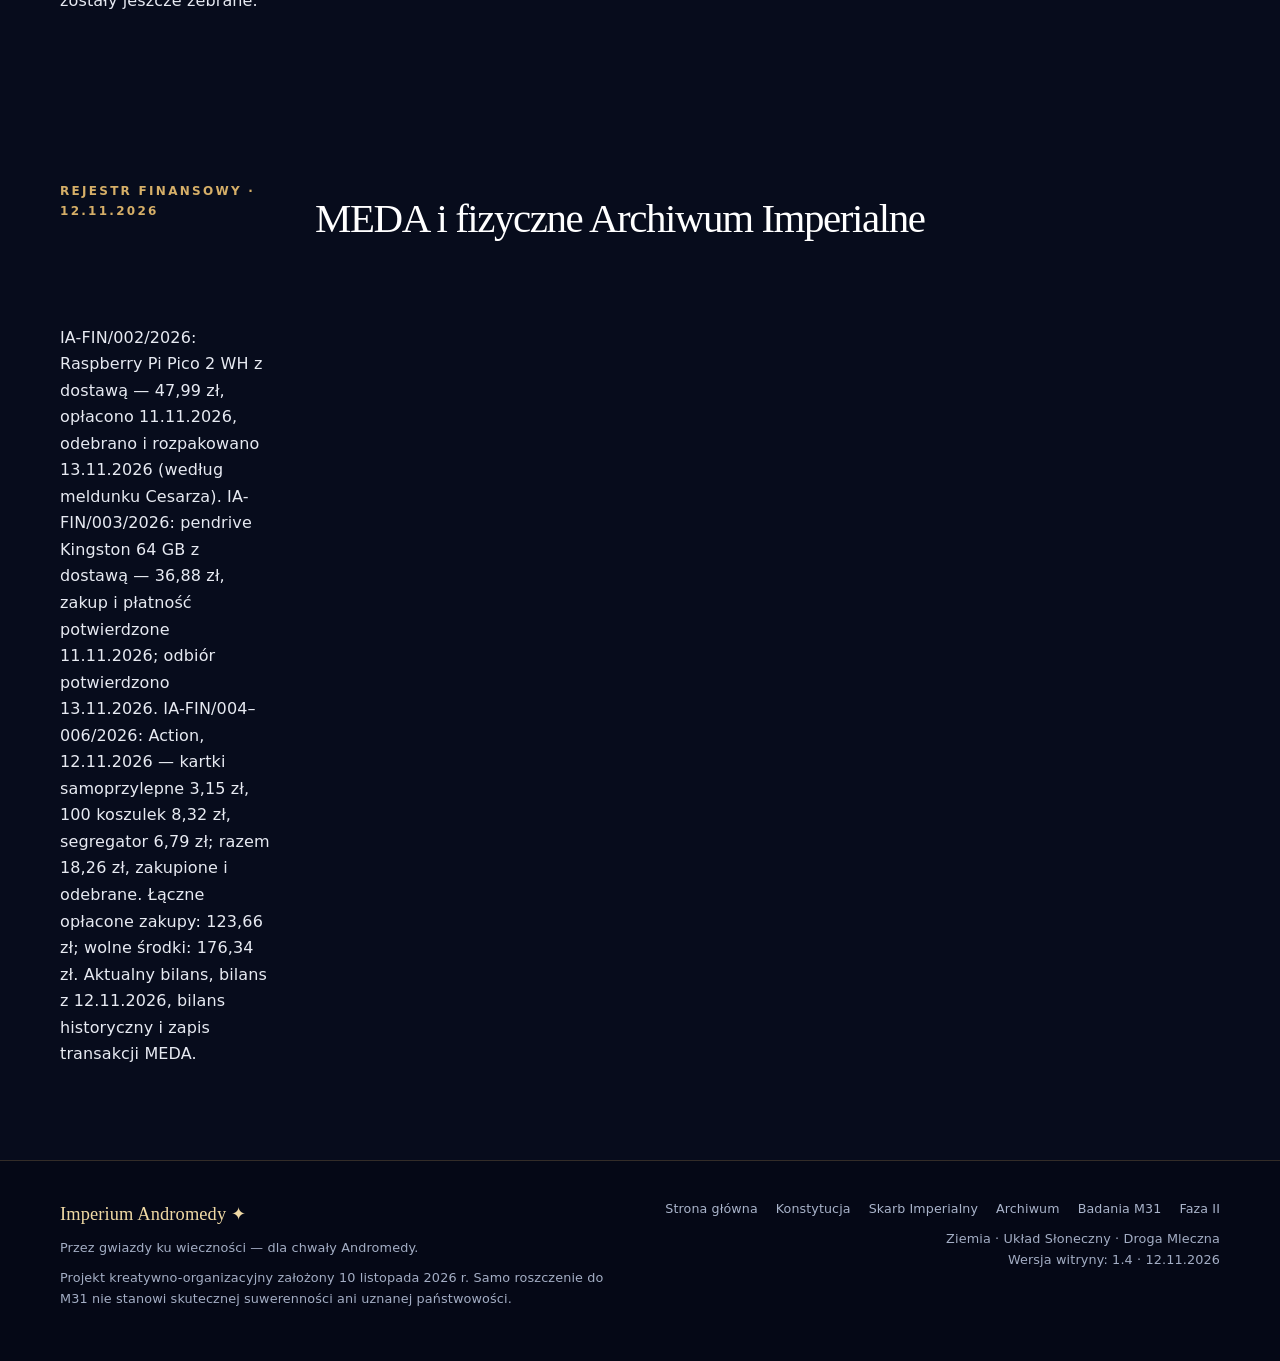
==== commit 3751f1af: "MEDA 1.5: dodaj program Wi-Fi do planu, archiwum i badań" ====
--- a/archiwum.html
+++ b/archiwum.html
@@ -1,4 +1,4 @@
-<!DOCTYPE html><html lang="pl"><head><meta charset="UTF-8"><meta http-equiv="Content-Security-Policy" content="default-src 'none'; script-src 'self'; style-src 'self'; img-src 'self'; base-uri 'none'; form-action 'none'"><meta name="referrer" content="no-referrer"><meta name="viewport" content="width=device-width, initial-scale=1"><meta name="theme-color" content="#080d1e"><meta name="description" content="Publiczne Archiwum Imperium Andromedy: konstytucja, dekrety, odezwa Jakuba I i flaga."><title>Archiwum Imperialne — Imperium Andromedy</title><link rel="icon" href="assets/herb.webp" type="image/webp"><link rel="stylesheet" href="assets/style.css"></head><body><a class="skip" href="#main">Przejdź do treści</a><header class="site-header"><div class="container nav-wrap"><a href="index.html" class="brand" aria-label="Imperium Andromedy, strona główna"><img src="assets/herb.webp" alt="Herb Imperium Andromedy"><span class="brand-text"><strong>IMPERIUM ANDROMEDY</strong><span>Rząd tymczasowy na Ziemi</span></span></a><button class="menu-button" type="button" aria-label="Otwórz menu" aria-expanded="false" aria-controls="nav-items">Menu ☰</button><nav id="nav-items" aria-label="Nawigacja główna" class="nav-links"><a href="index.html" >Strona główna</a><a href="konstytucja.html" >Konstytucja</a><a href="finanse.html" >Skarb Imperialny</a><a href="archiwum.html" aria-current="page">Archiwum</a><a href="badania.html">Badania M31</a><a href="faza-ii.html">Faza II</a></nav></div></header><main id="main"><section class="page-hero"><div class="container"><span class="eyebrow">Archiwum Imperialne · IA-ARC/001/2026</span><h1>Archiwum</h1><p>Zbiór zatwierdzonych aktów, symboli i komunikatów. Pliki do pobrania zawierają publiczne dane projektu, w tym pseudonim założyciela, dokumenty i zestawienia finansowe.</p><p><strong>Stan na 13.11.2026:</strong> Cesarz potwierdził ukończenie fizycznego Archiwum Imperialnego (Tom I), zatwierdził bilans i zakończył Fazę I dekretem IA-DEC/004/2026. Pendrive został odebrany, ale wykonanie kopii cyfrowej pozostaje do potwierdzenia.</p></div></section><section class="section"><div class="container"><div class="section-heading"><div><div class="section-kicker">Dostępne dokumenty</div><h2>Rejestr aktów publicznych</h2></div><p>Rejestr obejmuje dokumenty założycielskie, późniejsze aktualizacje i kopię historyczną archiwum.</p></div><div class="file-list"><div class="file-row"><div><h3>IA-KON/001/2026 · Konstytucja Imperialna</h3><p>Zatwierdzona 10.11.2026 · 22 artykuły · 8 rozdziałów</p></div><a href="dokumenty/Konstytucja_Imperium_Andromedy.docx" download>Pobierz Word ↓</a></div><div class="file-row"><div><h3>IA-DEC/001/2026 · Dekret budżetowy</h3><p>Zatwierdzony 10.11.2026 · Kapitał założycielski 300 zł</p></div><a href="dokumenty/Dekret_Imperialny_001_2026.docx" download>Pobierz Word ↓</a></div><div class="file-row"><div><h3>IA-FIN/002/2026 · Plan finansowy Fazy I</h3><p>Zatwierdzony 10.11.2026 · Z aneksem nr 2 z 11.11.2026 · dokument historyczny, aktualny bilans w sekcji finansów</p></div><a href="dokumenty/Plan_Finansowy_Fazy_I_Imperium_Andromedy.docx" download>Pobierz Word ↓</a></div><div class="file-row"><div><h3>IA-FIN/003/2026 · Aneks nr 3 do planu finansowego</h3><p>11.11.2026 · Pendrive z dostawą 36,88 zł · Płatność potwierdzona; aneks historyczny</p></div><a href="dokumenty/Aneks_3_Zakup_Pendrive_2026-11-11.docx" download>Pobierz Word ↓</a></div><div class="file-row"><div><h3>IA-ODE/001/2026 · Pierwsza odezwa Jakuba I</h3><p>Z dnia 10.11.2026 · Wersja poprawiona · Brak potwierdzenia wysłania</p></div><a href="dokumenty/Pierwsza_Odezwa_Jakuba_I.docx" download>Pobierz Word ↓</a></div><div class="file-row"><div><h3>IA-ARC/001/2026 · Protokół Archiwum Imperialnego</h3><p>Sporządzony 10.11.2026 · Instrukcja prowadzenia akt</p></div><a href="dokumenty/Protokol_Archiwum_Imperialnego.docx" download>Pobierz Word ↓</a></div><div class="file-row"><div><h3>IA-ARC-OD/001/2026 · Protokół odbioru wyposażenia</h3><p>13.11.2026 · Raspberry Pi Pico 2 WH oraz pamięć USB Kingston 64 GB odebrane; testy MEDA i kopia archiwum pozostają do wykonania</p></div><a href="dokumenty/Protokol_Odbioru_Wyposazenia_2026-11-13.docx" download>Pobierz protokół (.docx) ↓</a></div><div class="file-row"><div><h3>IA-MEDA/001/2026 · Plan rozwoju MEDA</h3><p>Plan z 11.11.2026 · Odbiór płytki 13.11.2026 odnotowano w protokole odbioru</p></div><a href="dokumenty/IA-MEDA-001-2026_Plan_Rozwoju_i_Zakup.docx" download>Pobierz Word ↓</a></div><div class="file-row"><div><h3>IA–MEDA–OBS/002/2026 · Dziennik MEDA 1.0</h3><p>13.11.2026 · MEDA 1.0 zakończona pomyślnie; trzy próby Morse’a potwierdzone zbiorczym meldunkiem operatora, bez niezależnej weryfikacji odbioru.</p></div><a href="meda-1-0.html">Otwórz MEDA 1.0 →</a></div><div class="file-row" id="dekret-005-2026"><div><h3>IA-DEC/005/2026 · Dekret o rozpoczęciu Fazy II</h3><p>13.11.2026 · Zatwierdzony przez Cesarza; limit 60 zł, horyzont 90 dni; MEDA 0.1 do wykonania</p></div><a href="dekret-005-2026.html">Otwórz dekret →</a></div><div class="file-row"><div><h3>IA–PLAN/II–001/2026 · Zatwierdzony plan Fazy II</h3><p>13.11.2026 · Budowa zdolności operacyjnych; MEDA, Atlas M31, archiwum i administracja</p></div><a href="faza-ii.html">Otwórz plan →</a></div><div class="file-row"><div><h3>IA–MEDA–OBS/001/2026 · Dziennik testu MEDA 0.1</h3><p>Ukończony 13.11.2026 · Pierwszy test LED — 10 błysków potwierdzonych meldunkiem Cesarza</p></div><a href="dokumenty/IA-MEDA-OBS-001-2026_Dziennik_uruchomienia.md">Otwórz dziennik →</a></div><div class="file-row" id="dekret-004-2026"><div><h3>IA-DEC/004/2026 · Zatwierdzenie bilansu i zakończenie Fazy I</h3><p>13.11.2026 · Dekret zatwierdzony przez Cesarza Jakuba I · Faza I zakończona; Faza II jeszcze nierozpoczęta</p></div><a href="dekret-004-2026.html">Otwórz dekret →</a></div><div class="file-row" id="bilans-fazy-i"><div><h3>IA-FIN-RAP/001/2026 · Bilans końcowy Fazy I</h3><p>12.11.2026 · Wydatki 123,66 zł, niewykorzystany limit 176,34 zł · Zatwierdzono 13.11.2026 dekretem nr 004/2026</p></div><a href="bilans-koncowy-fazy-i.html">Otwórz bilans →</a></div><div class="file-row"><div><h3>Bilans Skarbu Imperialnego na 12.11.2026</h3><p>Aktualny bilans: sześć opłaconych zakupów, 123,66 zł wydane, 176,34 zł wolne, w tym 11,74 zł na dokumentację</p></div><a href="dokumenty/Bilans_Skarbu_2026-11-12.md">Otwórz bilans ↓</a></div><div class="file-row"><div><h3>Aktualny rejestr zakupów (.csv)</h3><p>Transakcje IA-FIN/001–006/2026, ostatni zakup 12.11.2026</p></div><a href="dane/ewidencja_wydatkow.csv" download>Pobierz CSV ↓</a></div><div class="file-row"><div><h3>Aneks nr 4 · Zakupy do Archiwum Imperialnego</h3><p>12.11.2026 · Trzy zakupy w Action za 18,26 zł i aktualny bilans</p></div><a href="dokumenty/Aneks_4_Zakupy_Action_2026-11-12.docx" download>Pobierz Word ↓</a></div><div class="file-row"><div><h3>Centralny Rejestr Imperialny — aktualne wydanie</h3><p>13.11.2026 · Sześć opłaconych zakupów, odbiór sprzętu potwierdzony · Wolny limit 176,34 zł</p></div><a href="dokumenty/Centralny_Rejestr_Imperium_Andromedy_2026-11-13.xlsx" download>Pobierz Excel ↓</a></div><div class="file-row"><div><h3>Centralny Rejestr Imperialny — wydanie historyczne</h3><p>Stan na 11.11.2026 · Trzy zakupy · Historyczny bilans 194,60 zł wolnego limitu · Nie uwzględnia zakupów Action</p></div><a href="dokumenty/Centralny_Rejestr_Imperium_Andromedy.xlsx" download>Pobierz Excel ↓</a></div><div class="file-row"><div><h3>Archiwum Imperialne · kopia historyczna</h3><p>Pakiet z 11.11.2026 sprzed korekty odezwy. Raport M31 zawiera budżet z dnia opracowania, sprzed zakupu MEDA.</p></div><a href="dokumenty/Archiwum_Imperium_Andromedy_11-11-2026.zip" download>Pobierz ZIP ↓</a></div></div></div></section>
+<!DOCTYPE html><html lang="pl"><head><meta charset="UTF-8"><meta http-equiv="Content-Security-Policy" content="default-src 'none'; script-src 'self'; style-src 'self'; img-src 'self'; base-uri 'none'; form-action 'none'"><meta name="referrer" content="no-referrer"><meta name="viewport" content="width=device-width, initial-scale=1"><meta name="theme-color" content="#080d1e"><meta name="description" content="Publiczne Archiwum Imperium Andromedy: konstytucja, dekrety, odezwa Jakuba I i flaga."><title>Archiwum Imperialne — Imperium Andromedy</title><link rel="icon" href="assets/herb.webp" type="image/webp"><link rel="stylesheet" href="assets/style.css"></head><body><a class="skip" href="#main">Przejdź do treści</a><header class="site-header"><div class="container nav-wrap"><a href="index.html" class="brand" aria-label="Imperium Andromedy, strona główna"><img src="assets/herb.webp" alt="Herb Imperium Andromedy"><span class="brand-text"><strong>IMPERIUM ANDROMEDY</strong><span>Rząd tymczasowy na Ziemi</span></span></a><button class="menu-button" type="button" aria-label="Otwórz menu" aria-expanded="false" aria-controls="nav-items">Menu ☰</button><nav id="nav-items" aria-label="Nawigacja główna" class="nav-links"><a href="index.html" >Strona główna</a><a href="konstytucja.html" >Konstytucja</a><a href="finanse.html" >Skarb Imperialny</a><a href="archiwum.html" aria-current="page">Archiwum</a><a href="badania.html">Badania M31</a><a href="faza-ii.html">Faza II</a></nav></div></header><main id="main"><section class="page-hero"><div class="container"><span class="eyebrow">Archiwum Imperialne · IA-ARC/001/2026</span><h1>Archiwum</h1><p>Zbiór zatwierdzonych aktów, symboli i komunikatów. Pliki do pobrania zawierają publiczne dane projektu, w tym pseudonim założyciela, dokumenty i zestawienia finansowe.</p><p><strong>Stan na 13.11.2026:</strong> Cesarz potwierdził ukończenie fizycznego Archiwum Imperialnego (Tom I), zatwierdził bilans i zakończył Fazę I dekretem IA-DEC/004/2026. Pendrive został odebrany, ale wykonanie kopii cyfrowej pozostaje do potwierdzenia.</p></div></section><section class="section"><div class="container"><div class="section-heading"><div><div class="section-kicker">Dostępne dokumenty</div><h2>Rejestr aktów publicznych</h2></div><p>Rejestr obejmuje dokumenty założycielskie, późniejsze aktualizacje i kopię historyczną archiwum.</p></div><div class="file-list"><div class="file-row"><div><h3>IA-KON/001/2026 · Konstytucja Imperialna</h3><p>Zatwierdzona 10.11.2026 · 22 artykuły · 8 rozdziałów</p></div><a href="dokumenty/Konstytucja_Imperium_Andromedy.docx" download>Pobierz Word ↓</a></div><div class="file-row"><div><h3>IA-DEC/001/2026 · Dekret budżetowy</h3><p>Zatwierdzony 10.11.2026 · Kapitał założycielski 300 zł</p></div><a href="dokumenty/Dekret_Imperialny_001_2026.docx" download>Pobierz Word ↓</a></div><div class="file-row"><div><h3>IA-FIN/002/2026 · Plan finansowy Fazy I</h3><p>Zatwierdzony 10.11.2026 · Z aneksem nr 2 z 11.11.2026 · dokument historyczny, aktualny bilans w sekcji finansów</p></div><a href="dokumenty/Plan_Finansowy_Fazy_I_Imperium_Andromedy.docx" download>Pobierz Word ↓</a></div><div class="file-row"><div><h3>IA-FIN/003/2026 · Aneks nr 3 do planu finansowego</h3><p>11.11.2026 · Pendrive z dostawą 36,88 zł · Płatność potwierdzona; aneks historyczny</p></div><a href="dokumenty/Aneks_3_Zakup_Pendrive_2026-11-11.docx" download>Pobierz Word ↓</a></div><div class="file-row"><div><h3>IA-ODE/001/2026 · Pierwsza odezwa Jakuba I</h3><p>Z dnia 10.11.2026 · Wersja poprawiona · Brak potwierdzenia wysłania</p></div><a href="dokumenty/Pierwsza_Odezwa_Jakuba_I.docx" download>Pobierz Word ↓</a></div><div class="file-row"><div><h3>IA-ARC/001/2026 · Protokół Archiwum Imperialnego</h3><p>Sporządzony 10.11.2026 · Instrukcja prowadzenia akt</p></div><a href="dokumenty/Protokol_Archiwum_Imperialnego.docx" download>Pobierz Word ↓</a></div><div class="file-row"><div><h3>IA-ARC-OD/001/2026 · Protokół odbioru wyposażenia</h3><p>13.11.2026 · Raspberry Pi Pico 2 WH oraz pamięć USB Kingston 64 GB odebrane; testy MEDA i kopia archiwum pozostają do wykonania</p></div><a href="dokumenty/Protokol_Odbioru_Wyposazenia_2026-11-13.docx" download>Pobierz protokół (.docx) ↓</a></div><div class="file-row"><div><h3>IA-MEDA/001/2026 · Plan rozwoju MEDA</h3><p>Plan z 11.11.2026 · Odbiór płytki 13.11.2026 odnotowano w protokole odbioru</p></div><a href="dokumenty/IA-MEDA-001-2026_Plan_Rozwoju_i_Zakup.docx" download>Pobierz Word ↓</a></div><div class="file-row"><div><h3>IA–MEDA–OBS/003/2026 · Dziennik MEDA 1.5</h3><p>13.11.2026 · Przygotowano lokalny panel Wi-Fi dla Pico 2 WH; test połączenia i sterowania jeszcze niepotwierdzony.</p></div><a href="meda-1-5.html">Otwórz instrukcję →</a></div><div class="file-row"><div><h3>IA–MEDA–OBS/002/2026 · Dziennik MEDA 1.0</h3><p>13.11.2026 · MEDA 1.0 zakończona pomyślnie; trzy próby Morse’a potwierdzone zbiorczym meldunkiem operatora, bez niezależnej weryfikacji odbioru.</p></div><a href="meda-1-0.html">Otwórz MEDA 1.0 →</a></div><div class="file-row" id="dekret-005-2026"><div><h3>IA-DEC/005/2026 · Dekret o rozpoczęciu Fazy II</h3><p>13.11.2026 · Zatwierdzony przez Cesarza; limit 60 zł, horyzont 90 dni; MEDA 0.1 do wykonania</p></div><a href="dekret-005-2026.html">Otwórz dekret →</a></div><div class="file-row"><div><h3>IA–PLAN/II–001/2026 · Zatwierdzony plan Fazy II</h3><p>13.11.2026 · Budowa zdolności operacyjnych; MEDA, Atlas M31, archiwum i administracja</p></div><a href="faza-ii.html">Otwórz plan →</a></div><div class="file-row"><div><h3>IA–MEDA–OBS/001/2026 · Dziennik testu MEDA 0.1</h3><p>Ukończony 13.11.2026 · Pierwszy test LED — 10 błysków potwierdzonych meldunkiem Cesarza</p></div><a href="dokumenty/IA-MEDA-OBS-001-2026_Dziennik_uruchomienia.md">Otwórz dziennik →</a></div><div class="file-row" id="dekret-004-2026"><div><h3>IA-DEC/004/2026 · Zatwierdzenie bilansu i zakończenie Fazy I</h3><p>13.11.2026 · Dekret zatwierdzony przez Cesarza Jakuba I · Faza I zakończona; Faza II jeszcze nierozpoczęta</p></div><a href="dekret-004-2026.html">Otwórz dekret →</a></div><div class="file-row" id="bilans-fazy-i"><div><h3>IA-FIN-RAP/001/2026 · Bilans końcowy Fazy I</h3><p>12.11.2026 · Wydatki 123,66 zł, niewykorzystany limit 176,34 zł · Zatwierdzono 13.11.2026 dekretem nr 004/2026</p></div><a href="bilans-koncowy-fazy-i.html">Otwórz bilans →</a></div><div class="file-row"><div><h3>Bilans Skarbu Imperialnego na 12.11.2026</h3><p>Aktualny bilans: sześć opłaconych zakupów, 123,66 zł wydane, 176,34 zł wolne, w tym 11,74 zł na dokumentację</p></div><a href="dokumenty/Bilans_Skarbu_2026-11-12.md">Otwórz bilans ↓</a></div><div class="file-row"><div><h3>Aktualny rejestr zakupów (.csv)</h3><p>Transakcje IA-FIN/001–006/2026, ostatni zakup 12.11.2026</p></div><a href="dane/ewidencja_wydatkow.csv" download>Pobierz CSV ↓</a></div><div class="file-row"><div><h3>Aneks nr 4 · Zakupy do Archiwum Imperialnego</h3><p>12.11.2026 · Trzy zakupy w Action za 18,26 zł i aktualny bilans</p></div><a href="dokumenty/Aneks_4_Zakupy_Action_2026-11-12.docx" download>Pobierz Word ↓</a></div><div class="file-row"><div><h3>Centralny Rejestr Imperialny — aktualne wydanie</h3><p>13.11.2026 · Sześć opłaconych zakupów, odbiór sprzętu potwierdzony · Wolny limit 176,34 zł</p></div><a href="dokumenty/Centralny_Rejestr_Imperium_Andromedy_2026-11-13.xlsx" download>Pobierz Excel ↓</a></div><div class="file-row"><div><h3>Centralny Rejestr Imperialny — wydanie historyczne</h3><p>Stan na 11.11.2026 · Trzy zakupy · Historyczny bilans 194,60 zł wolnego limitu · Nie uwzględnia zakupów Action</p></div><a href="dokumenty/Centralny_Rejestr_Imperium_Andromedy.xlsx" download>Pobierz Excel ↓</a></div><div class="file-row"><div><h3>Archiwum Imperialne · kopia historyczna</h3><p>Pakiet z 11.11.2026 sprzed korekty odezwy. Raport M31 zawiera budżet z dnia opracowania, sprzed zakupu MEDA.</p></div><a href="dokumenty/Archiwum_Imperium_Andromedy_11-11-2026.zip" download>Pobierz ZIP ↓</a></div></div></div></section>
 <section class="section" id="dekret-003-2026">
   <div class="container">
     <div class="section-heading"><h2>Dokumenty fabularne</h2></div>
